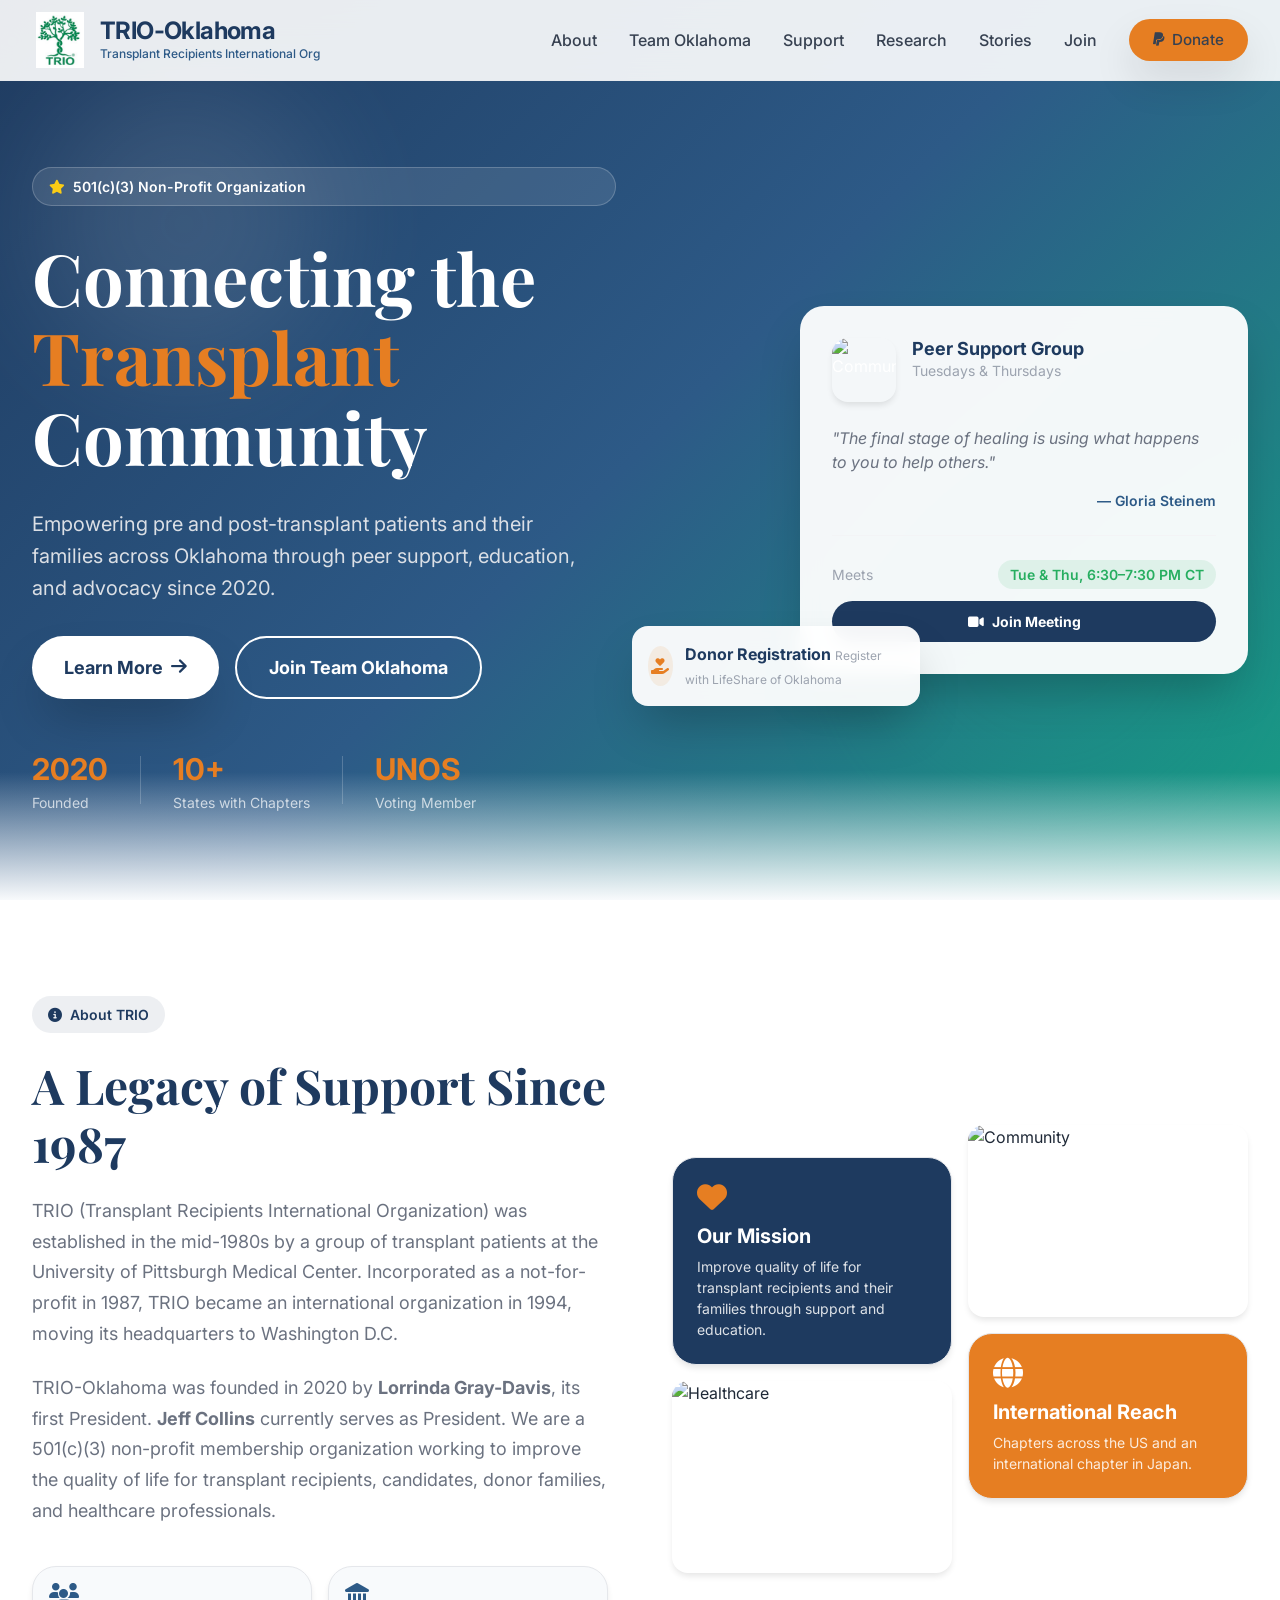
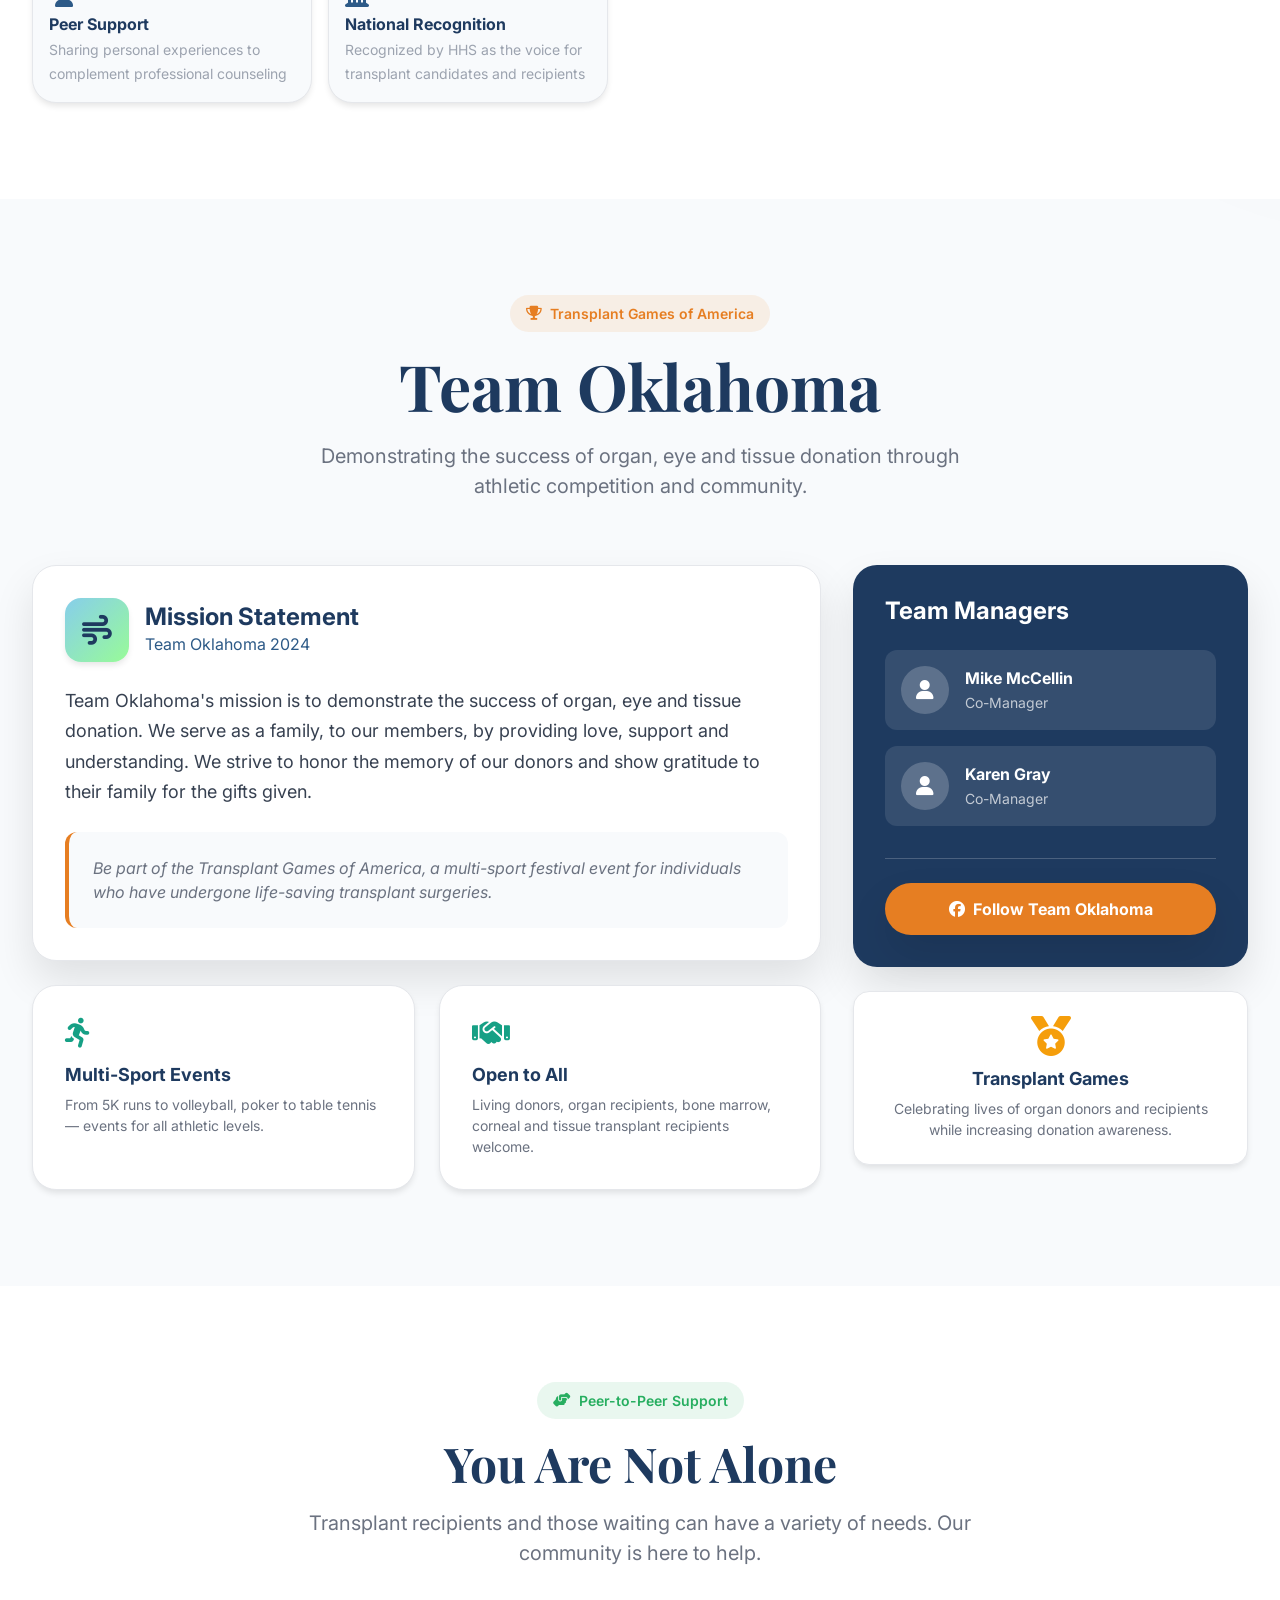
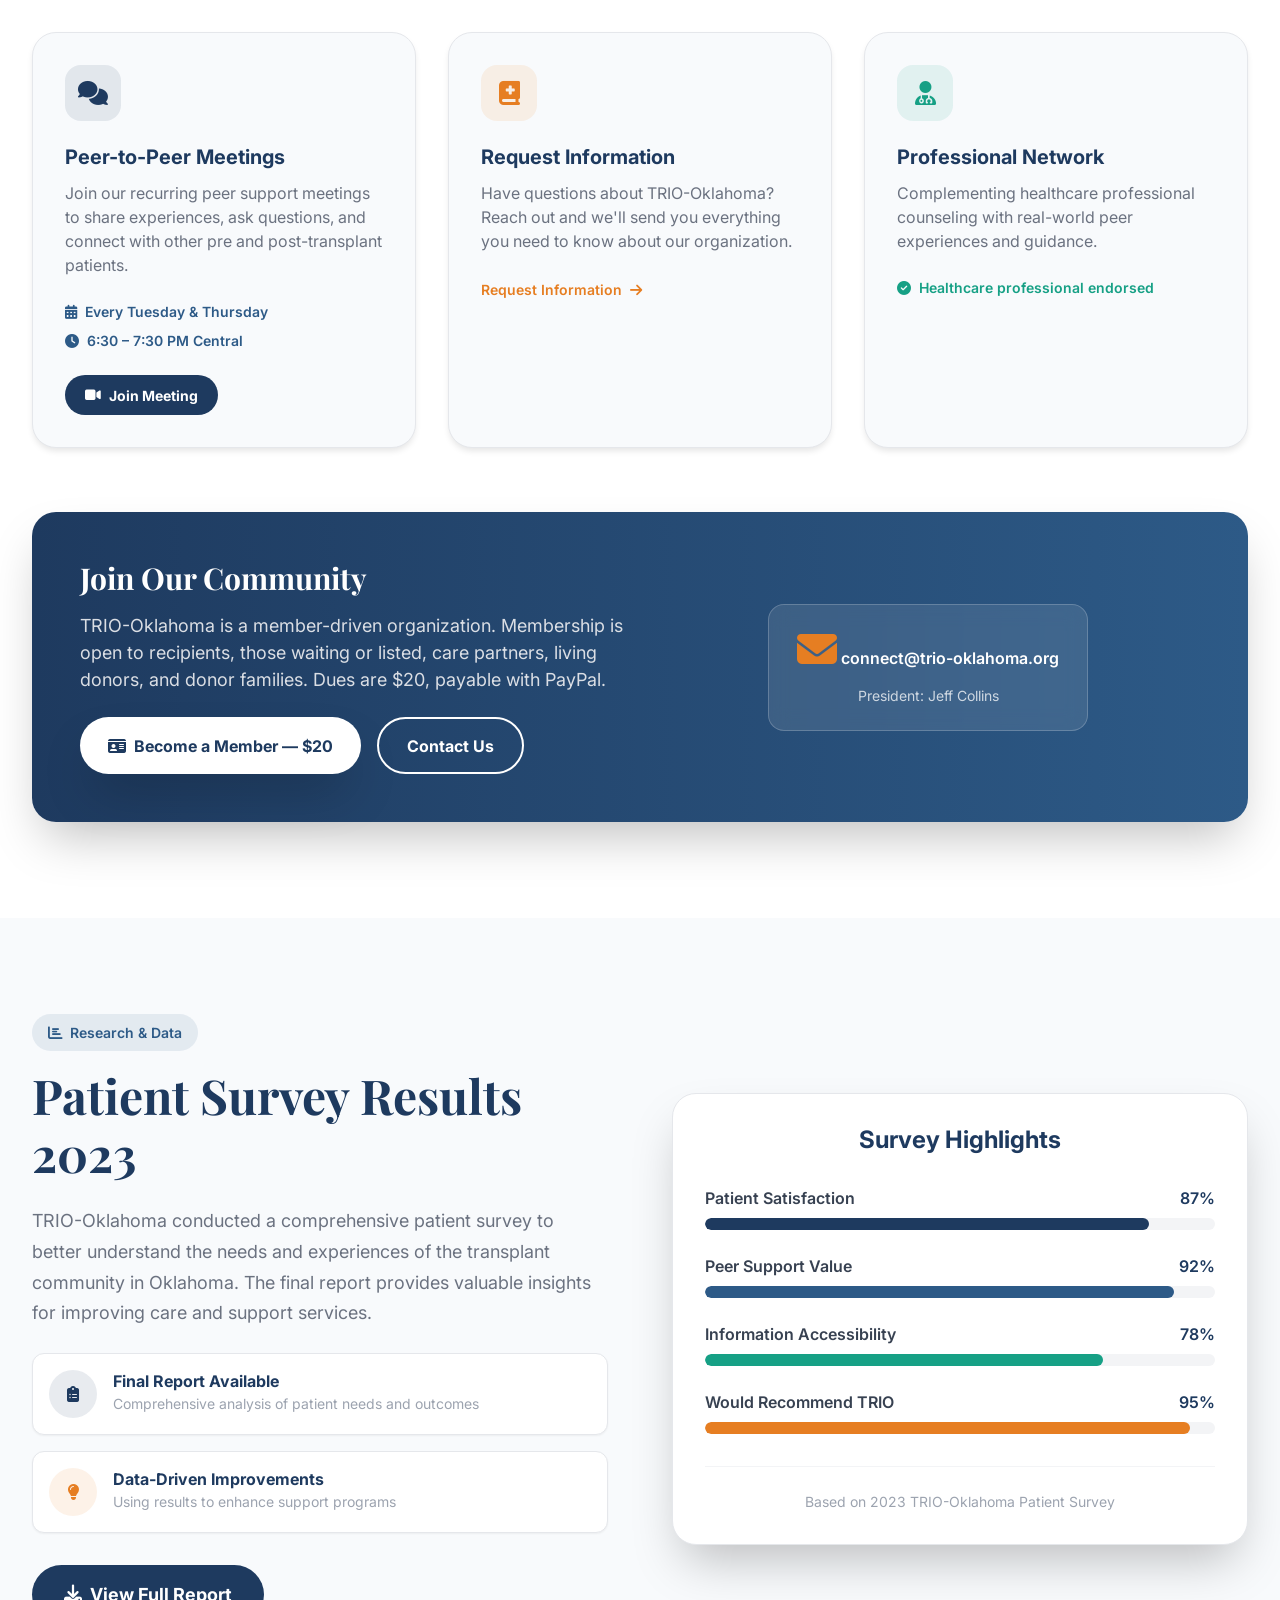
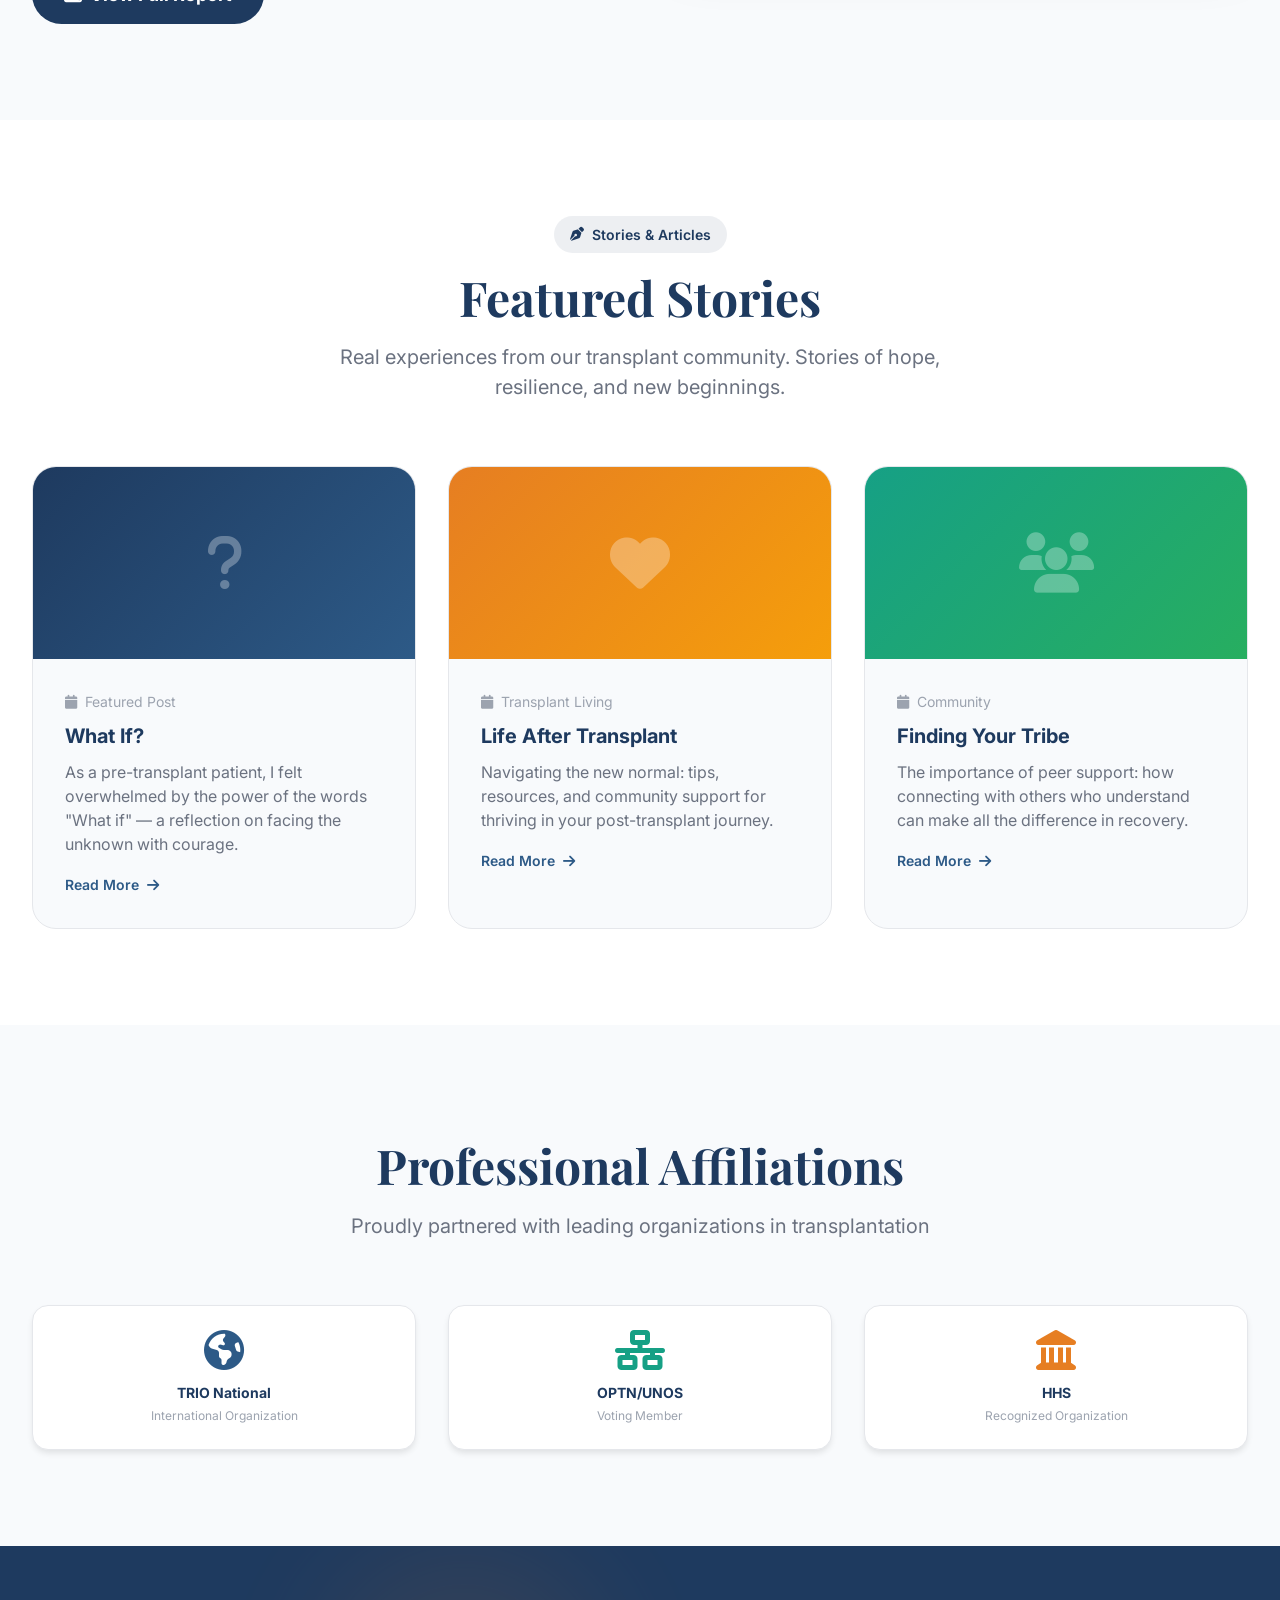
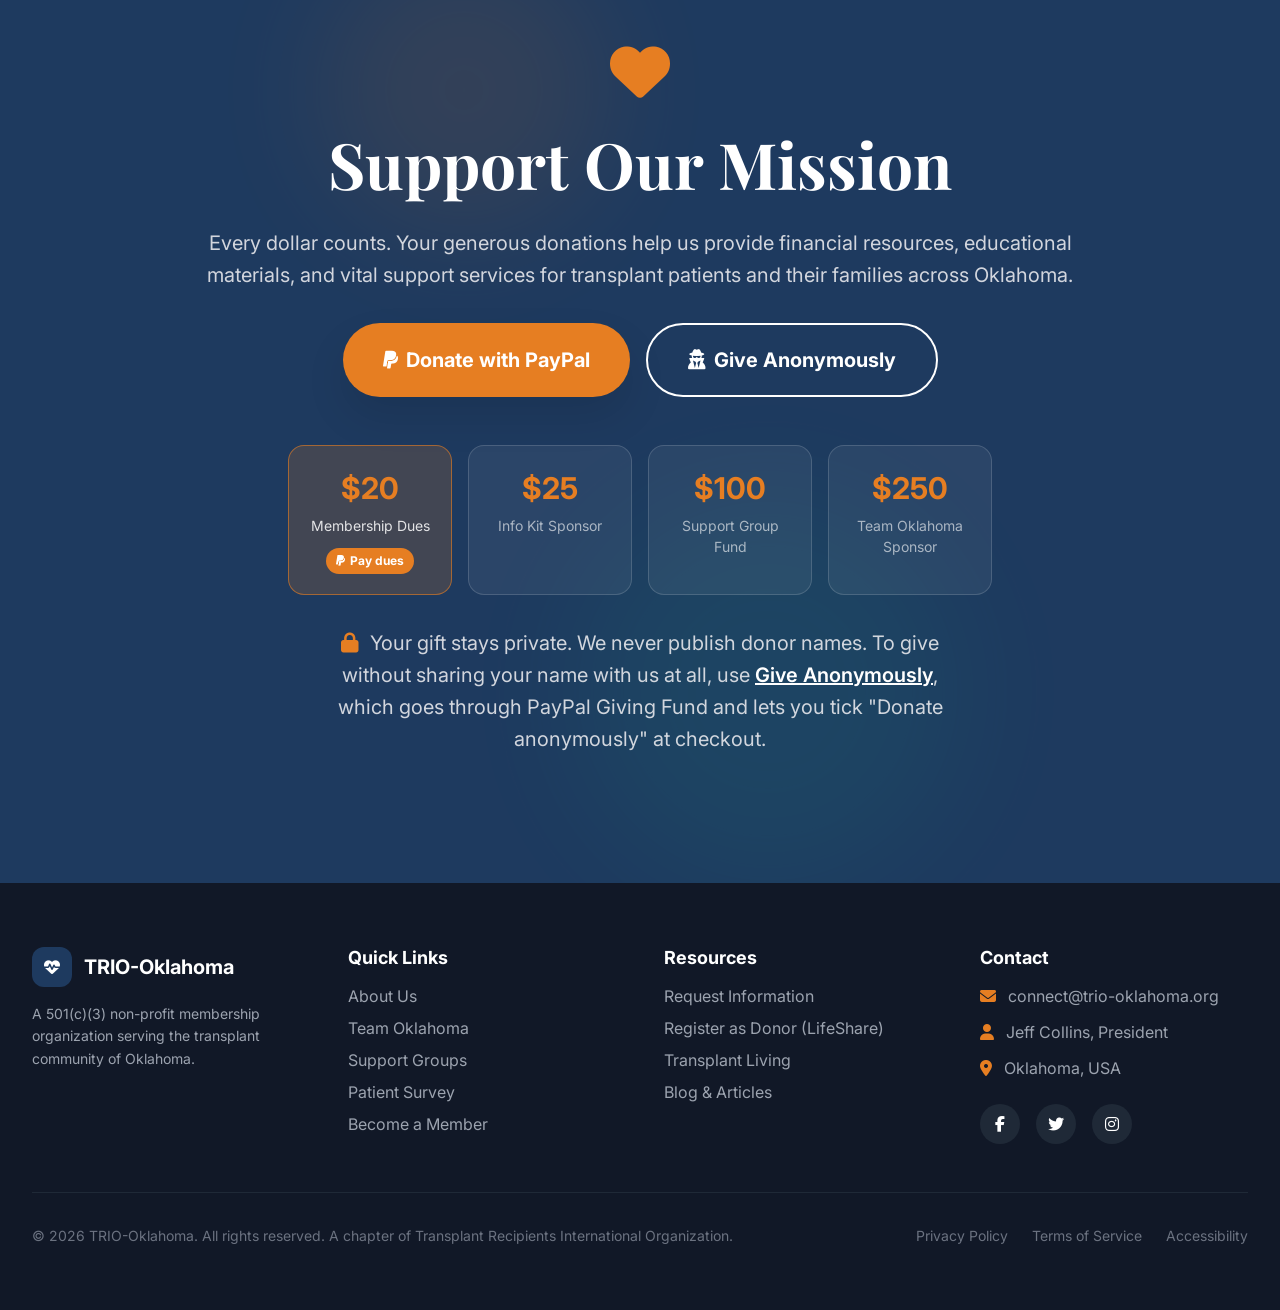
==== index.html @ d54016bc "Add Give Anonymously option via PayPal Giving Fund and a donor privacy note Co-Authored-By: Claude F" ====
<!DOCTYPE html>
<html lang="en">
<head>
    <meta charset="UTF-8">
    <meta name="viewport" content="width=device-width, initial-scale=1.0">
    <title>TRIO-Oklahoma | Transplant Recipients International Organization</title>
    <link rel="stylesheet" href="https://cdnjs.cloudflare.com/ajax/libs/font-awesome/6.4.0/css/all.min.css">
    <link rel="stylesheet" href="https://fonts.googleapis.com/css2?family=Inter:wght@300;400;500;600;700;800&family=Playfair+Display:wght@400;500;600;700&display=swap">
    <link rel="stylesheet" href="styles.css">
</head>
<body>

    <!-- ========== Navigation ========== -->
    <nav class="nav" id="navbar">
        <div class="container nav-inner">
            <div class="nav-brand">
                <img src="photos/trio-logo.jpg" alt="TRIO tree logo">
                <div>
                    <h1>TRIO-Oklahoma</h1>
                    <p>Transplant Recipients International Org</p>
                </div>
            </div>

            <div class="nav-links">
                <a href="#about">About</a>
                <a href="#team-oklahoma">Team Oklahoma</a>
                <a href="#support">Support</a>
                <a href="#survey">Research</a>
                <a href="#blog">Stories</a>
                <a href="join.html">Join</a>
                <a href="https://www.paypal.com/donate/?hosted_button_id=P6LXMA3R5N5AC" target="_blank" rel="noopener" class="btn btn--accent pulse"><i class="fab fa-paypal"></i> Donate</a>
            </div>

            <button class="nav-burger" aria-label="Open menu" onclick="toggleMobileMenu()">
                <i class="fas fa-bars"></i>
            </button>
        </div>

        <div class="nav-mobile" id="mobile-menu">
            <div class="container nav-mobile-inner">
                <a href="#about">About</a>
                <a href="#team-oklahoma">Team Oklahoma</a>
                <a href="#support">Support</a>
                <a href="#survey">Research</a>
                <a href="#blog">Stories</a>
                <a href="join.html">Join TRIO-Oklahoma</a>
                <a href="https://www.paypal.com/donate/?hosted_button_id=P6LXMA3R5N5AC" target="_blank" rel="noopener" class="is-cta"><i class="fab fa-paypal"></i> Donate with PayPal</a>
            </div>
        </div>
    </nav>

    <!-- ========== Hero ========== -->
    <section class="hero">
        <div class="hero-blobs" aria-hidden="true">
            <span class="blob-1"></span>
            <span class="blob-2"></span>
        </div>

        <div class="container">
            <div class="hero-grid">
                <div class="hero-copy">
                    <span class="eyebrow eyebrow--on-dark">
                        <i class="fas fa-star" style="color:#facc15"></i>
                        501(c)(3) Non-Profit Organization
                    </span>

                    <h1>Connecting the <span class="accent">Transplant</span> Community</h1>

                    <p>Empowering pre and post-transplant patients and their families across Oklahoma through peer support, education, and advocacy since 2020.</p>

                    <div class="hero-actions">
                        <a href="#about" class="btn btn--light btn--lg">Learn More <i class="fas fa-arrow-right"></i></a>
                        <a href="#team-oklahoma" class="btn btn--ghost-light btn--lg">Join Team Oklahoma</a>
                    </div>

                    <div class="hero-stats">
                        <div>
                            <div class="stat-value">2020</div>
                            <div class="stat-label">Founded</div>
                        </div>
                        <div class="divider"></div>
                        <div>
                            <div class="stat-value">10+</div>
                            <div class="stat-label">States with Chapters</div>
                        </div>
                        <div class="divider"></div>
                        <div>
                            <div class="stat-value">UNOS</div>
                            <div class="stat-label">Voting Member</div>
                        </div>
                    </div>
                </div>

                <aside class="hero-aside">
                    <div class="float">
                        <div class="card--glass meeting-card">
                            <div class="meeting-head">
                                <img src="https://images.unsplash.com/photo-1576091160550-2173dba999ef?w=100&h=100&fit=crop" alt="Community">
                                <div>
                                    <h3>Peer Support Group</h3>
                                    <p>Tuesdays &amp; Thursdays</p>
                                </div>
                            </div>
                            <blockquote>"The final stage of healing is using what happens to you to help others."</blockquote>
                            <cite>— Gloria Steinem</cite>
                            <div class="meeting-foot">
                                <div class="meeting-when">
                                    <span>Meets</span>
                                    <span class="tag">Tue &amp; Thu, 6:30&ndash;7:30 PM CT</span>
                                </div>
                                <a href="#" target="_blank" rel="noopener" class="btn btn--primary btn--sm btn--block">
                                    <i class="fas fa-video"></i> Join Meeting
                                </a>
                            </div>
                        </div>

                        <a href="https://www.lifeshareoklahoma.org/" target="_blank" rel="noopener" class="donor-pill">
                            <div class="dot"><i class="fas fa-hand-holding-heart"></i></div>
                            <div>
                                <strong>Donor Registration</strong>
                                <small>Register with LifeShare of Oklahoma</small>
                            </div>
                        </a>
                    </div>
                </aside>
            </div>
        </div>

        <div class="hero-fade" aria-hidden="true"></div>
    </section>

    <!-- ========== About ========== -->
    <section id="about" class="section section--white">
        <div class="container">
            <div class="grid grid-2 grid--wide">
                <div class="about-copy section-fade">
                    <span class="eyebrow"><i class="fas fa-info-circle"></i> About TRIO</span>
                    <h2>A Legacy of Support Since 1987</h2>
                    <p>TRIO (Transplant Recipients International Organization) was established in the mid-1980s by a group of transplant patients at the University of Pittsburgh Medical Center. Incorporated as a not-for-profit in 1987, TRIO became an international organization in 1994, moving its headquarters to Washington D.C.</p>
                    <p>TRIO-Oklahoma was founded in 2020 by <strong>Lorrinda Gray-Davis</strong>, its first President. <strong>Jeff Collins</strong> currently serves as President. We are a 501(c)(3) non-profit membership organization working to improve the quality of life for transplant recipients, candidates, donor families, and healthcare professionals.</p>

                    <div class="about-highlights">
                        <div class="card">
                            <i class="fas fa-users"></i>
                            <h4>Peer Support</h4>
                            <p>Sharing personal experiences to complement professional counseling</p>
                        </div>
                        <div class="card">
                            <i class="fas fa-landmark"></i>
                            <h4>National Recognition</h4>
                            <p>Recognized by HHS as the voice for transplant candidates and recipients</p>
                        </div>
                    </div>
                </div>

                <div class="about-gallery section-fade">
                    <div class="col col--offset">
                        <div class="card card--dark">
                            <i class="fas fa-heart"></i>
                            <h3>Our Mission</h3>
                            <p>Improve quality of life for transplant recipients and their families through support and education.</p>
                        </div>
                        <img src="https://images.unsplash.com/photo-1551076805-e1869033e561?w=400&h=300&fit=crop" alt="Healthcare">
                    </div>
                    <div class="col">
                        <img src="https://images.unsplash.com/photo-1576091160399-112ba8d25d1d?w=400&h=300&fit=crop" alt="Community">
                        <div class="card card--accent">
                            <i class="fas fa-globe"></i>
                            <h3>International Reach</h3>
                            <p>Chapters across the US and an international chapter in Japan.</p>
                        </div>
                    </div>
                </div>
            </div>
        </div>
    </section>

    <!-- ========== Team Oklahoma ========== -->
    <section id="team-oklahoma" class="section section--light section--team-ok">
        <div class="container">
            <div class="team-ok-head section-fade">
                <span class="eyebrow eyebrow--accent"><i class="fas fa-trophy"></i> Transplant Games of America</span>
                <h2>Team Oklahoma</h2>
                <p>Demonstrating the success of organ, eye and tissue donation through athletic competition and community.</p>
            </div>

            <div class="team-ok-grid">
                <div class="section-fade">
                    <div class="mission-card">
                        <div class="mission-card-head">
                            <div class="mission-mark"><i class="fas fa-wind"></i></div>
                            <div>
                                <h3>Mission Statement</h3>
                                <p>Team Oklahoma 2024</p>
                            </div>
                        </div>
                        <p>Team Oklahoma's mission is to demonstrate the success of organ, eye and tissue donation. We serve as a family, to our members, by providing love, support and understanding. We strive to honor the memory of our donors and show gratitude to their family for the gifts given.</p>
                        <div class="callout">
                            Be part of the Transplant Games of America, a multi-sport festival event for individuals who have undergone life-saving transplant surgeries.
                        </div>
                    </div>

                    <div class="team-features">
                        <div class="card hover-lift">
                            <i class="fas fa-running"></i>
                            <h4>Multi-Sport Events</h4>
                            <p>From 5K runs to volleyball, poker to table tennis — events for all athletic levels.</p>
                        </div>
                        <div class="card hover-lift">
                            <i class="fas fa-handshake"></i>
                            <h4>Open to All</h4>
                            <p>Living donors, organ recipients, bone marrow, corneal and tissue transplant recipients welcome.</p>
                        </div>
                    </div>
                </div>

                <div class="section-fade">
                    <div class="managers">
                        <h3>Team Managers</h3>
                        <div class="manager">
                            <div class="avatar"><i class="fas fa-user"></i></div>
                            <div>
                                <strong>Mike McCellin</strong><br>
                                <small>Co-Manager</small>
                            </div>
                        </div>
                        <div class="manager">
                            <div class="avatar"><i class="fas fa-user"></i></div>
                            <div>
                                <strong>Karen Gray</strong><br>
                                <small>Co-Manager</small>
                            </div>
                        </div>
                        <div class="managers-foot">
                            <a href="#" class="btn btn--accent btn--block"><i class="fab fa-facebook"></i> Follow Team Oklahoma</a>
                        </div>
                    </div>

                    <div class="tg-badge" style="margin-top:1.5rem;">
                        <i class="fas fa-medal"></i>
                        <h4>Transplant Games</h4>
                        <p>Celebrating lives of organ donors and recipients while increasing donation awareness.</p>
                    </div>
                </div>
            </div>
        </div>
    </section>

    <!-- ========== Support (Peer-to-Peer) ========== -->
    <section id="support" class="section section--white">
        <div class="container">
            <div class="section-head section-fade">
                <span class="eyebrow eyebrow--green"><i class="fas fa-hands-helping"></i> Peer-to-Peer Support</span>
                <h2 class="serif">You Are Not Alone</h2>
                <p>Transplant recipients and those waiting can have a variety of needs. Our community is here to help.</p>
            </div>

            <div class="support-cards">
                <div class="card hover-lift section-fade">
                    <div class="card-icon"><i class="fas fa-comments"></i></div>
                    <h3>Peer-to-Peer Meetings</h3>
                    <p>Join our recurring peer support meetings to share experiences, ask questions, and connect with other pre and post-transplant patients.</p>
                    <div class="meet-info">
                        <div><i class="fas fa-calendar-alt"></i> Every Tuesday &amp; Thursday</div>
                        <div><i class="fas fa-clock"></i> 6:30 &ndash; 7:30 PM Central</div>
                    </div>
                    <a href="#" target="_blank" rel="noopener" class="btn btn--primary btn--sm"><i class="fas fa-video"></i> Join Meeting</a>
                </div>

                <div class="card hover-lift section-fade">
                    <div class="card-icon card-icon--accent"><i class="fas fa-book-medical"></i></div>
                    <h3>Request Information</h3>
                    <p>Have questions about TRIO-Oklahoma? Reach out and we'll send you everything you need to know about our organization.</p>
                    <a href="mailto:connect@trio-oklahoma.org" class="btn-link btn-link--accent">Request Information <i class="fas fa-arrow-right"></i></a>
                </div>

                <div class="card hover-lift section-fade">
                    <div class="card-icon card-icon--teal"><i class="fas fa-user-md"></i></div>
                    <h3>Professional Network</h3>
                    <p>Complementing healthcare professional counseling with real-world peer experiences and guidance.</p>
                    <div class="meet-info" style="color: var(--color-teal); margin-bottom: 0;">
                        <div><i class="fas fa-check-circle"></i> Healthcare professional endorsed</div>
                    </div>
                </div>
            </div>

            <div class="join-community section-fade">
                <div>
                    <h3>Join Our Community</h3>
                    <p>TRIO-Oklahoma is a member-driven organization. Membership is open to recipients, those waiting or listed, care partners, living donors, and donor families. Dues are $20, payable with PayPal.</p>
                    <div class="join-actions">
                        <a href="join.html" class="btn btn--light"><i class="fas fa-id-card"></i> Become a Member &mdash; $20</a>
                        <a href="mailto:connect@trio-oklahoma.org" class="btn btn--ghost-light">Contact Us</a>
                    </div>
                </div>
                <div>
                    <div class="contact-card">
                        <i class="fas fa-envelope"></i>
                        <strong>connect@trio-oklahoma.org</strong>
                        <small>President: Jeff Collins</small>
                    </div>
                </div>
            </div>
        </div>
    </section>

    <!-- ========== Patient Survey ========== -->
    <section id="survey" class="section section--light">
        <div class="container">
            <div class="survey-grid">
                <div class="survey-copy section-fade">
                    <span class="eyebrow eyebrow--secondary"><i class="fas fa-chart-bar"></i> Research &amp; Data</span>
                    <h2>Patient Survey Results 2023</h2>
                    <p>TRIO-Oklahoma conducted a comprehensive patient survey to better understand the needs and experiences of the transplant community in Oklahoma. The final report provides valuable insights for improving care and support services.</p>

                    <div class="survey-bullets">
                        <div class="item">
                            <div class="mark"><i class="fas fa-clipboard-list"></i></div>
                            <div>
                                <h4>Final Report Available</h4>
                                <small>Comprehensive analysis of patient needs and outcomes</small>
                            </div>
                        </div>
                        <div class="item">
                            <div class="mark mark--accent"><i class="fas fa-lightbulb"></i></div>
                            <div>
                                <h4>Data-Driven Improvements</h4>
                                <small>Using results to enhance support programs</small>
                            </div>
                        </div>
                    </div>

                    <a href="#" class="btn btn--primary btn--lg"><i class="fas fa-download"></i> View Full Report</a>
                </div>

                <div class="section-fade">
                    <div class="survey-card">
                        <h3>Survey Highlights</h3>
                        <div class="survey-bars">
                            <div class="survey-bar">
                                <div class="row"><span>Patient Satisfaction</span><span class="pct">87%</span></div>
                                <div class="track"><div class="fill" style="width:87%"></div></div>
                            </div>
                            <div class="survey-bar survey-bar--secondary">
                                <div class="row"><span>Peer Support Value</span><span class="pct">92%</span></div>
                                <div class="track"><div class="fill" style="width:92%"></div></div>
                            </div>
                            <div class="survey-bar survey-bar--teal">
                                <div class="row"><span>Information Accessibility</span><span class="pct">78%</span></div>
                                <div class="track"><div class="fill" style="width:78%"></div></div>
                            </div>
                            <div class="survey-bar survey-bar--accent">
                                <div class="row"><span>Would Recommend TRIO</span><span class="pct">95%</span></div>
                                <div class="track"><div class="fill" style="width:95%"></div></div>
                            </div>
                        </div>
                        <p class="survey-caption">Based on 2023 TRIO-Oklahoma Patient Survey</p>
                    </div>
                </div>
            </div>
        </div>
    </section>

    <!-- ========== Stories ========== -->
    <section id="blog" class="section section--white">
        <div class="container">
            <div class="section-head section-fade">
                <span class="eyebrow"><i class="fas fa-pen-nib"></i> Stories &amp; Articles</span>
                <h2 class="serif">Featured Stories</h2>
                <p>Real experiences from our transplant community. Stories of hope, resilience, and new beginnings.</p>
            </div>

            <div class="stories">
                <article class="story hover-lift section-fade">
                    <div class="story-cover story-cover--primary"><i class="fas fa-question"></i></div>
                    <div class="story-body">
                        <div class="story-meta"><i class="fas fa-calendar"></i><span>Featured Post</span></div>
                        <h3>What If?</h3>
                        <p>As a pre-transplant patient, I felt overwhelmed by the power of the words "What if" — a reflection on facing the unknown with courage.</p>
                        <a href="#" class="btn-link">Read More <i class="fas fa-arrow-right"></i></a>
                    </div>
                </article>

                <article class="story hover-lift section-fade">
                    <div class="story-cover story-cover--accent"><i class="fas fa-heart"></i></div>
                    <div class="story-body">
                        <div class="story-meta"><i class="fas fa-calendar"></i><span>Transplant Living</span></div>
                        <h3>Life After Transplant</h3>
                        <p>Navigating the new normal: tips, resources, and community support for thriving in your post-transplant journey.</p>
                        <a href="#" class="btn-link">Read More <i class="fas fa-arrow-right"></i></a>
                    </div>
                </article>

                <article class="story hover-lift section-fade">
                    <div class="story-cover story-cover--teal"><i class="fas fa-users"></i></div>
                    <div class="story-body">
                        <div class="story-meta"><i class="fas fa-calendar"></i><span>Community</span></div>
                        <h3>Finding Your Tribe</h3>
                        <p>The importance of peer support: how connecting with others who understand can make all the difference in recovery.</p>
                        <a href="#" class="btn-link">Read More <i class="fas fa-arrow-right"></i></a>
                    </div>
                </article>
            </div>
        </div>
    </section>

    <!-- ========== Partners ========== -->
    <section class="section section--light">
        <div class="container">
            <div class="section-head section-fade">
                <h2 class="serif">Professional Affiliations</h2>
                <p>Proudly partnered with leading organizations in transplantation</p>
            </div>

            <div class="partners-grid section-fade">
                <div class="partner hover-lift">
                    <i class="fas fa-globe-americas"></i>
                    <strong>TRIO National</strong>
                    <small>International Organization</small>
                </div>
                <div class="partner partner--teal hover-lift">
                    <i class="fas fa-network-wired"></i>
                    <strong>OPTN/UNOS</strong>
                    <small>Voting Member</small>
                </div>
                <div class="partner partner--accent hover-lift">
                    <i class="fas fa-landmark"></i>
                    <strong>HHS</strong>
                    <small>Recognized Organization</small>
                </div>
            </div>
        </div>
    </section>

    <!-- ========== Donate CTA ========== -->
    <section id="donate" class="section donate">
        <div class="blobs" aria-hidden="true">
            <span class="a"></span>
            <span class="b"></span>
        </div>

        <div class="container">
            <div class="donate-inner section-fade">
                <i class="fas fa-heart"></i>
                <h2>Support Our Mission</h2>
                <p>Every dollar counts. Your generous donations help us provide financial resources, educational materials, and vital support services for transplant patients and their families across Oklahoma.</p>

                <div class="donate-actions">
                    <a href="https://www.paypal.com/donate/?hosted_button_id=P6LXMA3R5N5AC" target="_blank" rel="noopener" class="btn btn--accent btn--xl pulse"><i class="fab fa-paypal"></i> Donate with PayPal</a>
                    <a href="https://www.paypal.com/US/fundraiser/charity/4083041" target="_blank" rel="noopener" class="btn btn--ghost-light btn--xl"><i class="fas fa-user-secret"></i> Give Anonymously</a>
                </div>

                <div class="donate-tiers donate-tiers--4">
                    <a href="https://www.paypal.com/ncp/payment/YP6CEUXRC2M94" target="_blank" rel="noopener" class="tier tier--membership">
                        <div class="amount">$20</div>
                        <small>Membership Dues</small>
                        <span class="tier-tag"><i class="fab fa-paypal"></i> Pay dues</span>
                    </a>
                    <a href="https://www.paypal.com/donate/?hosted_button_id=P6LXMA3R5N5AC&amount=25.00&currency_code=USD" target="_blank" rel="noopener" class="tier">
                        <div class="amount">$25</div>
                        <small>Info Kit Sponsor</small>
                    </a>
                    <a href="https://www.paypal.com/donate/?hosted_button_id=P6LXMA3R5N5AC&amount=100.00&currency_code=USD" target="_blank" rel="noopener" class="tier">
                        <div class="amount">$100</div>
                        <small>Support Group Fund</small>
                    </a>
                    <a href="https://www.paypal.com/donate/?hosted_button_id=P6LXMA3R5N5AC&amount=250.00&currency_code=USD" target="_blank" rel="noopener" class="tier">
                        <div class="amount">$250</div>
                        <small>Team Oklahoma Sponsor</small>
                    </a>
                </div>

                <p class="donate-privacy">
                    <i class="fas fa-lock"></i>
                    Your gift stays private. We never publish donor names. To give without sharing your name with us at all, use
                    <a href="https://www.paypal.com/US/fundraiser/charity/4083041" target="_blank" rel="noopener">Give Anonymously</a>,
                    which goes through PayPal Giving Fund and lets you tick "Donate anonymously" at checkout.
                </p>
            </div>
        </div>
    </section>

    <!-- ========== Footer ========== -->
    <footer class="footer">
        <div class="container">
            <div class="footer-grid">
                <div>
                    <div class="brand">
                        <div class="mark"><i class="fas fa-heart-pulse"></i></div>
                        <h3>TRIO-Oklahoma</h3>
                    </div>
                    <p class="blurb">A 501(c)(3) non-profit membership organization serving the transplant community of Oklahoma.</p>
                </div>

                <div>
                    <h4>Quick Links</h4>
                    <ul class="footer-links">
                        <li><a href="#about">About Us</a></li>
                        <li><a href="#team-oklahoma">Team Oklahoma</a></li>
                        <li><a href="#support">Support Groups</a></li>
                        <li><a href="#survey">Patient Survey</a></li>
                        <li><a href="join.html">Become a Member</a></li>
                    </ul>
                </div>

                <div>
                    <h4>Resources</h4>
                    <ul class="footer-links">
                        <li><a href="mailto:connect@trio-oklahoma.org">Request Information</a></li>
                        <li><a href="https://www.lifeshareoklahoma.org/" target="_blank" rel="noopener">Register as Donor (LifeShare)</a></li>
                        <li><a href="#">Transplant Living</a></li>
                        <li><a href="#">Blog &amp; Articles</a></li>
                    </ul>
                </div>

                <div>
                    <h4>Contact</h4>
                    <ul class="footer-contact">
                        <li><i class="fas fa-envelope"></i><span>connect@trio-oklahoma.org</span></li>
                        <li><i class="fas fa-user"></i><span>Jeff Collins, President</span></li>
                        <li><i class="fas fa-map-marker-alt"></i><span>Oklahoma, USA</span></li>
                    </ul>
                    <div class="socials">
                        <a href="#" aria-label="Facebook"><i class="fab fa-facebook-f"></i></a>
                        <a href="#" aria-label="Twitter"><i class="fab fa-twitter"></i></a>
                        <a href="#" aria-label="Instagram"><i class="fab fa-instagram"></i></a>
                    </div>
                </div>
            </div>

            <div class="footer-bottom">
                <p>© 2026 TRIO-Oklahoma. All rights reserved. A chapter of Transplant Recipients International Organization.</p>
                <nav>
                    <a href="#">Privacy Policy</a>
                    <a href="#">Terms of Service</a>
                    <a href="#">Accessibility</a>
                </nav>
            </div>
        </div>
    </footer>

    <script src="script.js"></script>
</body>
</html>
---- styles.css ----
/* =========================================
   TRIO-Oklahoma site styles
   Design tokens, base styles, components.
   ========================================= */

:root {
    --color-primary: #1e3a5f;
    --color-secondary: #2d5a87;
    --color-accent: #e67e22;
    --color-accent-hover: #d35400;
    --color-green: #27ae60;
    --color-teal: #16a085;
    --color-light: #f8fafc;
    --color-text: #1f2937;
    --color-muted: #6b7280;
    --color-muted-light: #9ca3af;
    --color-border: #e5e7eb;
    --color-white: #ffffff;
    --color-gray-100: #f3f4f6;
    --color-gray-900: #111827;

    --font-sans: 'Inter', system-ui, -apple-system, sans-serif;
    --font-serif: 'Playfair Display', Georgia, serif;

    --radius-sm: 0.75rem;
    --radius-md: 1rem;
    --radius-lg: 1.5rem;
    --radius-full: 9999px;

    --shadow-sm: 0 1px 2px rgba(0, 0, 0, 0.05);
    --shadow-md: 0 4px 6px -1px rgba(0, 0, 0, 0.1);
    --shadow-lg: 0 20px 40px rgba(0, 0, 0, 0.1);
    --shadow-xl: 0 25px 50px -12px rgba(0, 0, 0, 0.25);

    --content-max: 80rem;
}

/* ---------- Reset + base ---------- */
*, *::before, *::after { box-sizing: border-box; }

html {
    scroll-behavior: smooth;
}

body {
    margin: 0;
    font-family: var(--font-sans);
    color: var(--color-text);
    background: var(--color-light);
    -webkit-font-smoothing: antialiased;
    line-height: 1.5;
}

img { max-width: 100%; display: block; }

a { color: inherit; text-decoration: none; }

button {
    font-family: inherit;
    border: 0;
    background: none;
    cursor: pointer;
    color: inherit;
}

h1, h2, h3, h4 { margin: 0; line-height: 1.2; color: var(--color-primary); }

p { margin: 0; }

ul { list-style: none; padding: 0; margin: 0; }

/* ---------- Typography helpers ---------- */
.serif { font-family: var(--font-serif); font-weight: 700; }

.eyebrow {
    display: inline-flex;
    align-items: center;
    gap: 0.5rem;
    padding: 0.5rem 1rem;
    border-radius: var(--radius-full);
    font-size: 0.875rem;
    font-weight: 600;
    background: rgba(30, 58, 95, 0.08);
    color: var(--color-primary);
}
.eyebrow--accent { background: rgba(230, 126, 34, 0.1); color: var(--color-accent); }
.eyebrow--green { background: rgba(39, 174, 96, 0.1); color: var(--color-green); }
.eyebrow--secondary { background: rgba(45, 90, 135, 0.1); color: var(--color-secondary); }
.eyebrow--on-dark { background: rgba(255, 255, 255, 0.1); color: #fff; border: 1px solid rgba(255, 255, 255, 0.2); }

/* ---------- Layout ---------- */
.container {
    max-width: var(--content-max);
    margin: 0 auto;
    padding: 0 1rem;
}
@media (min-width: 640px)  { .container { padding: 0 1.5rem; } }
@media (min-width: 1024px) { .container { padding: 0 2rem; } }

.section { padding: 6rem 0; }
.section--light { background: var(--color-light); }
.section--white { background: var(--color-white); }

.section-head { text-align: center; margin-bottom: 4rem; }
.section-head h2 { font-size: clamp(2rem, 4vw, 3rem); margin: 1rem 0; }
.section-head p { font-size: 1.25rem; color: var(--color-muted); max-width: 42rem; margin: 0 auto; }

.grid { display: grid; gap: 2rem; }
.grid-2 { grid-template-columns: 1fr; }
.grid-3 { grid-template-columns: 1fr; }
.grid-4 { grid-template-columns: 1fr; }
@media (min-width: 768px) {
    .grid-2 { grid-template-columns: 1fr 1fr; }
    .grid-3 { grid-template-columns: repeat(3, 1fr); }
    .grid-4 { grid-template-columns: repeat(4, 1fr); }
}
.grid--wide { gap: 4rem; align-items: center; }

/* ---------- Buttons ---------- */
.btn {
    display: inline-flex;
    align-items: center;
    justify-content: center;
    gap: 0.5rem;
    padding: 0.9rem 1.75rem;
    border-radius: var(--radius-full);
    font-weight: 700;
    font-size: 1rem;
    text-align: center;
    transition: background-color 0.2s, color 0.2s, transform 0.2s, box-shadow 0.2s;
    cursor: pointer;
}
.btn--primary { background: var(--color-primary); color: #fff; }
.btn--primary:hover { background: var(--color-secondary); }
.btn--accent { background: var(--color-accent); color: #fff; box-shadow: var(--shadow-lg); }
.btn--accent:hover { background: var(--color-accent-hover); }
.btn--light { background: #fff; color: var(--color-primary); box-shadow: var(--shadow-xl); }
.btn--light:hover { background: var(--color-gray-100); }
.btn--ghost-light { background: transparent; color: #fff; border: 2px solid #fff; }
.btn--ghost-light:hover { background: rgba(255, 255, 255, 0.1); }
.btn--lg { padding: 1rem 2rem; font-size: 1.125rem; }
.btn--xl { padding: 1.25rem 2.5rem; font-size: 1.25rem; }
.btn--sm { padding: 0.6rem 1.25rem; font-size: 0.875rem; }
.btn--block { display: flex; width: 100%; }

.btn-link {
    display: inline-flex;
    align-items: center;
    gap: 0.5rem;
    font-weight: 600;
    color: var(--color-secondary);
    font-size: 0.875rem;
    transition: color 0.2s;
}
.btn-link:hover { color: var(--color-primary); }
.btn-link--accent { color: var(--color-accent); }
.btn-link--accent:hover { text-decoration: underline; }

.pulse { animation: pulse 2s infinite; }
@keyframes pulse {
    0%, 100% { box-shadow: 0 0 0 0 rgba(230, 126, 34, 0.4); }
    50% { box-shadow: 0 0 0 15px rgba(230, 126, 34, 0); }
}

/* ---------- Cards ---------- */
.card {
    background: var(--color-white);
    border: 1px solid var(--color-border);
    border-radius: var(--radius-lg);
    padding: 2rem;
    box-shadow: var(--shadow-md);
}
.card--light { background: var(--color-light); }
.card--dark { background: var(--color-primary); color: #fff; }
.card--accent { background: var(--color-accent); color: #fff; }
.card--glass {
    background: rgba(255, 255, 255, 0.95);
    backdrop-filter: blur(10px);
    border-radius: var(--radius-lg);
    padding: 2rem;
    box-shadow: var(--shadow-xl);
}

.card-icon {
    width: 3.5rem;
    height: 3.5rem;
    border-radius: var(--radius-md);
    display: flex;
    align-items: center;
    justify-content: center;
    margin-bottom: 1.5rem;
    background: rgba(30, 58, 95, 0.1);
    color: var(--color-primary);
    font-size: 1.5rem;
}
.card-icon--accent { background: rgba(230, 126, 34, 0.1); color: var(--color-accent); }
.card-icon--teal   { background: rgba(22, 160, 133, 0.1); color: var(--color-teal); }

.hover-lift { transition: transform 0.3s, box-shadow 0.3s; }
.hover-lift:hover { transform: translateY(-5px); box-shadow: var(--shadow-lg); }

/* ---------- Navigation ---------- */
.nav {
    position: fixed;
    top: 0; left: 0; right: 0;
    z-index: 50;
    background: rgba(255, 255, 255, 0.9);
    backdrop-filter: blur(20px);
    border-bottom: 1px solid rgba(229, 231, 235, 0.5);
    transition: box-shadow 0.3s;
}
.nav--scrolled { box-shadow: var(--shadow-md); }

.nav-inner {
    display: flex;
    justify-content: space-between;
    align-items: center;
    height: 5rem;
}

.nav-brand { display: flex; align-items: center; gap: 0.75rem; }
.nav-brand img { width: 3.5rem; height: 3.5rem; object-fit: contain; mix-blend-mode: multiply; }
.nav-brand h1 { font-size: 1.5rem; font-weight: 700; letter-spacing: -0.025em; }
.nav-brand p  { font-size: 0.75rem; color: var(--color-secondary); font-weight: 500; }

.nav-links { display: none; align-items: center; gap: 2rem; }
.nav-links a { color: #374151; font-weight: 500; transition: color 0.2s; }
.nav-links a:hover { color: var(--color-primary); }
.nav-links .btn { padding: 0.625rem 1.5rem; font-size: 0.95rem; }

.nav-burger {
    display: inline-flex;
    font-size: 1.5rem;
    color: #374151;
}

.nav-mobile { display: none; background: #fff; border-top: 1px solid var(--color-gray-100); }
.nav-mobile.is-open { display: block; }
.nav-mobile-inner { padding: 1rem; display: flex; flex-direction: column; gap: 0.5rem; }
.nav-mobile a { padding: 0.5rem 0; color: #374151; font-weight: 500; }
.nav-mobile a.is-cta { color: var(--color-accent); font-weight: 700; }

@media (min-width: 768px) {
    .nav-links { display: flex; }
    .nav-burger { display: none; }
    .nav-mobile { display: none !important; }
}

/* ---------- Hero ---------- */
.hero {
    position: relative;
    min-height: 100vh;
    display: flex;
    align-items: center;
    padding-top: 5rem;
    overflow: hidden;
    color: #fff;
    background: linear-gradient(135deg, #1e3a5f 0%, #2d5a87 50%, #16a085 100%);
}
.hero-blobs { position: absolute; inset: 0; opacity: 0.1; pointer-events: none; }
.hero-blobs span {
    position: absolute;
    border-radius: 50%;
    filter: blur(60px);
}
.hero-blobs .blob-1 { top: 5rem; left: 2.5rem; width: 18rem; height: 18rem; background: #fff; }
.hero-blobs .blob-2 { bottom: 5rem; right: 2.5rem; width: 24rem; height: 24rem; background: var(--color-teal); }

.hero-grid { display: grid; grid-template-columns: 1fr; gap: 3rem; align-items: center; position: relative; z-index: 1; }
@media (min-width: 1024px) { .hero-grid { grid-template-columns: 1fr 1fr; } }

.hero-copy { display: flex; flex-direction: column; gap: 2rem; }
.hero-copy h1 { font-family: var(--font-serif); color: #fff; font-size: clamp(2.5rem, 6vw, 4.5rem); line-height: 1.1; font-weight: 700; }
.hero-copy h1 .accent { color: var(--color-accent); }
.hero-copy p { font-size: 1.25rem; color: rgba(229, 231, 235, 0.95); max-width: 36rem; line-height: 1.6; }
.hero-actions { display: flex; flex-wrap: wrap; gap: 1rem; }

.hero-stats { display: flex; align-items: center; gap: 2rem; padding-top: 1rem; }
.hero-stats .stat-value { font-size: 1.875rem; font-weight: 700; color: var(--color-accent); }
.hero-stats .stat-label { font-size: 0.875rem; color: rgba(255, 255, 255, 0.7); }
.hero-stats .divider { width: 1px; height: 3rem; background: rgba(255, 255, 255, 0.2); }

.hero-aside { display: none; position: relative; }
@media (min-width: 1024px) { .hero-aside { display: block; } }

.float { animation: float 6s ease-in-out infinite; }
@keyframes float {
    0%, 100% { transform: translateY(0); }
    50% { transform: translateY(-20px); }
}

.meeting-card { max-width: 28rem; margin-left: auto; }
.meeting-card .meeting-head { display: flex; gap: 1rem; margin-bottom: 1.5rem; }
.meeting-card .meeting-head img { width: 4rem; height: 4rem; border-radius: var(--radius-md); object-fit: cover; box-shadow: var(--shadow-md); }
.meeting-card .meeting-head h3 { font-size: 1.125rem; color: var(--color-primary); }
.meeting-card .meeting-head p { color: var(--color-muted-light); font-size: 0.875rem; }
.meeting-card blockquote { margin: 0 0 1rem; color: var(--color-muted); font-style: italic; }
.meeting-card cite { display: block; text-align: right; font-size: 0.875rem; font-weight: 600; color: var(--color-secondary); font-style: normal; }
.meeting-card .meeting-foot {
    margin-top: 1.5rem;
    padding-top: 1.5rem;
    border-top: 1px solid var(--color-gray-100);
    display: flex;
    flex-direction: column;
    gap: 0.75rem;
}
.meeting-card .meeting-when { display: flex; align-items: center; justify-content: space-between; }
.meeting-card .meeting-when span:first-child { color: var(--color-muted-light); font-size: 0.875rem; }
.meeting-card .meeting-when .tag {
    background: rgba(39, 174, 96, 0.1);
    color: var(--color-green);
    padding: 0.25rem 0.75rem;
    border-radius: var(--radius-full);
    font-size: 0.875rem;
    font-weight: 600;
}

.donor-pill {
    position: absolute;
    bottom: -2rem;
    left: -2rem;
    background: rgba(255, 255, 255, 0.95);
    backdrop-filter: blur(10px);
    border-radius: var(--radius-md);
    padding: 1rem;
    box-shadow: var(--shadow-xl);
    max-width: 18rem;
    display: flex;
    align-items: center;
    gap: 0.75rem;
}
.donor-pill .dot {
    width: 2.5rem;
    height: 2.5rem;
    background: rgba(230, 126, 34, 0.1);
    color: var(--color-accent);
    border-radius: 50%;
    display: flex;
    align-items: center;
    justify-content: center;
}
.donor-pill strong { color: var(--color-primary); }
.donor-pill small { color: var(--color-muted-light); font-size: 0.75rem; }

.hero-fade {
    position: absolute;
    left: 0; right: 0; bottom: 0;
    height: 8rem;
    background: linear-gradient(to top, var(--color-light), transparent);
    pointer-events: none;
}

/* ---------- About ---------- */
.about-copy > * + * { margin-top: 1.5rem; }
.about-copy h2 { font-family: var(--font-serif); font-size: clamp(2rem, 4vw, 3rem); }
.about-copy p { font-size: 1.125rem; color: var(--color-muted); line-height: 1.7; }

.about-highlights { display: grid; grid-template-columns: 1fr 1fr; gap: 1rem; padding-top: 1rem; }
.about-highlights .card { padding: 1rem; background: var(--color-light); }
.about-highlights i { font-size: 1.5rem; color: var(--color-secondary); margin-bottom: 0.5rem; }
.about-highlights h4 { font-size: 1rem; margin-bottom: 0.25rem; }
.about-highlights p { font-size: 0.875rem; color: var(--color-muted-light); }

.about-gallery { display: grid; grid-template-columns: 1fr 1fr; gap: 1rem; }
.about-gallery .col { display: flex; flex-direction: column; gap: 1rem; }
.about-gallery .col--offset { margin-top: 2rem; }
.about-gallery img { border-radius: var(--radius-md); height: 12rem; object-fit: cover; box-shadow: var(--shadow-md); width: 100%; }
.about-gallery .card--dark, .about-gallery .card--accent { padding: 1.5rem; }
.about-gallery .card i { font-size: 1.875rem; margin-bottom: 0.75rem; }
.about-gallery .card--dark i { color: var(--color-accent); }
.about-gallery .card h3 { color: #fff; font-size: 1.25rem; margin-bottom: 0.5rem; }
.about-gallery .card p { color: rgba(255, 255, 255, 0.85); font-size: 0.875rem; }

/* ---------- Team Oklahoma ---------- */
.section--team-ok { position: relative; overflow: hidden; }
.section--team-ok::after {
    content: '';
    position: absolute;
    top: -50%;
    right: -25%;
    width: 30rem;
    height: 30rem;
    border-radius: 50%;
    background: rgba(30, 58, 95, 0.05);
    filter: blur(60px);
    z-index: 0;
}
.section--team-ok .container { position: relative; z-index: 1; }

.team-ok-head { text-align: center; margin-bottom: 4rem; }
.team-ok-head h2 { font-family: var(--font-serif); font-size: clamp(2.5rem, 6vw, 4rem); margin: 1rem 0; }
.team-ok-head p { color: var(--color-muted); font-size: 1.25rem; max-width: 42rem; margin: 0 auto; }

.team-ok-grid { display: grid; grid-template-columns: 1fr; gap: 2rem; }
@media (min-width: 1024px) { .team-ok-grid { grid-template-columns: 2fr 1fr; } }

.mission-card { padding: 2rem; box-shadow: var(--shadow-lg); border-radius: var(--radius-lg); background: #fff; border: 1px solid var(--color-border); }
.mission-card-head { display: flex; align-items: center; gap: 1rem; margin-bottom: 1.5rem; }
.mission-card-head .mission-mark {
    width: 4rem; height: 4rem; border-radius: var(--radius-md);
    display: flex; align-items: center; justify-content: center;
    font-size: 1.875rem; color: var(--color-primary);
    background: linear-gradient(135deg, #87CEEB, #98FB98);
    box-shadow: var(--shadow-md);
}
.mission-card-head h3 { font-size: 1.5rem; }
.mission-card-head p  { color: var(--color-secondary); }
.mission-card > p { font-size: 1.125rem; color: #374151; line-height: 1.7; margin-bottom: 1.5rem; }
.callout {
    background: var(--color-light);
    border-left: 4px solid var(--color-accent);
    border-radius: var(--radius-sm);
    padding: 1.5rem;
    color: var(--color-muted);
    font-style: italic;
}

.team-features { display: grid; grid-template-columns: 1fr; gap: 1.5rem; margin-top: 1.5rem; }
@media (min-width: 768px) { .team-features { grid-template-columns: 1fr 1fr; } }
.team-features .card i { font-size: 1.875rem; color: var(--color-teal); margin-bottom: 1rem; }
.team-features .card h4 { font-size: 1.125rem; margin-bottom: 0.5rem; }
.team-features .card p { color: var(--color-muted); font-size: 0.875rem; }

.managers { background: var(--color-primary); color: #fff; border-radius: var(--radius-lg); padding: 2rem; box-shadow: var(--shadow-lg); }
.managers h3 { color: #fff; font-size: 1.5rem; margin-bottom: 1.5rem; }
.manager { display: flex; align-items: center; gap: 1rem; background: rgba(255,255,255,0.1); padding: 1rem; border-radius: var(--radius-sm); }
.manager + .manager { margin-top: 1rem; }
.manager .avatar {
    width: 3rem; height: 3rem; border-radius: 50%;
    background: rgba(255, 255, 255, 0.2);
    display: flex; align-items: center; justify-content: center;
    font-size: 1.25rem;
}
.manager strong { font-weight: 700; }
.manager small { color: rgba(255, 255, 255, 0.7); font-size: 0.875rem; }
.managers-foot { margin-top: 2rem; padding-top: 1.5rem; border-top: 1px solid rgba(255,255,255,0.2); }

.tg-badge { text-align: center; padding: 1.5rem; background: #fff; border-radius: var(--radius-md); border: 1px solid var(--color-border); box-shadow: var(--shadow-md); }
.tg-badge i { font-size: 2.5rem; color: #f59e0b; margin-bottom: 0.75rem; }
.tg-badge h4 { font-size: 1.125rem; }
.tg-badge p { font-size: 0.875rem; color: var(--color-muted); margin-top: 0.5rem; }

/* ---------- Support (peer to peer) ---------- */
.support-cards { display: grid; grid-template-columns: 1fr; gap: 2rem; }
@media (min-width: 768px) { .support-cards { grid-template-columns: repeat(3, 1fr); } }
.support-cards .card { background: var(--color-light); padding: 2rem; }
.support-cards h3 { font-size: 1.25rem; margin-bottom: 0.75rem; }
.support-cards > .card > p { color: var(--color-muted); margin-bottom: 1.5rem; }

.meet-info { display: flex; flex-direction: column; gap: 0.5rem; margin-bottom: 1.5rem; font-size: 0.875rem; font-weight: 600; color: var(--color-secondary); }
.meet-info div { display: flex; align-items: center; gap: 0.5rem; }

.join-community {
    margin-top: 4rem;
    background: linear-gradient(to right, var(--color-primary), var(--color-secondary));
    color: #fff;
    border-radius: var(--radius-lg);
    padding: 3rem;
    box-shadow: var(--shadow-xl);
    display: grid;
    grid-template-columns: 1fr;
    gap: 2rem;
    align-items: center;
}
@media (min-width: 1024px) { .join-community { grid-template-columns: 1fr 1fr; } }
.join-community h3 { font-family: var(--font-serif); color: #fff; font-size: 1.875rem; margin-bottom: 1rem; }
.join-community p { color: rgba(229, 231, 235, 0.95); font-size: 1.125rem; margin-bottom: 1.5rem; }
.join-actions { display: flex; flex-wrap: wrap; gap: 1rem; }

.contact-card {
    background: rgba(255, 255, 255, 0.1);
    backdrop-filter: blur(10px);
    border: 1px solid rgba(255, 255, 255, 0.2);
    border-radius: var(--radius-md);
    padding: 1.5rem;
    text-align: center;
    max-width: 20rem;
    margin: 0 auto;
}
.contact-card i { font-size: 2.5rem; color: var(--color-accent); margin-bottom: 0.75rem; }
.contact-card strong { color: #fff; font-weight: 600; }
.contact-card small { display: block; color: rgba(255, 255, 255, 0.75); font-size: 0.875rem; margin-top: 0.25rem; }

/* ---------- Survey ---------- */
.survey-grid { display: grid; grid-template-columns: 1fr; gap: 4rem; align-items: center; }
@media (min-width: 1024px) { .survey-grid { grid-template-columns: 1fr 1fr; } }

.survey-copy h2 { font-family: var(--font-serif); font-size: clamp(2rem, 4vw, 3rem); margin: 1rem 0 1.5rem; }
.survey-copy > p { font-size: 1.125rem; color: var(--color-muted); line-height: 1.7; margin-bottom: 1.5rem; }

.survey-bullets { display: flex; flex-direction: column; gap: 1rem; margin-bottom: 2rem; }
.survey-bullets .item { display: flex; align-items: center; gap: 1rem; background: #fff; padding: 1rem; border-radius: var(--radius-sm); border: 1px solid var(--color-border); box-shadow: var(--shadow-sm); }
.survey-bullets .item .mark {
    width: 3rem; height: 3rem; border-radius: 50%;
    background: rgba(30, 58, 95, 0.1); color: var(--color-primary);
    display: flex; align-items: center; justify-content: center;
    flex-shrink: 0;
}
.survey-bullets .item .mark--accent { background: rgba(230, 126, 34, 0.1); color: var(--color-accent); }
.survey-bullets h4 { font-size: 1rem; }
.survey-bullets small { color: var(--color-muted-light); font-size: 0.875rem; }

.survey-card { background: #fff; border: 1px solid var(--color-border); border-radius: var(--radius-lg); padding: 2rem; box-shadow: var(--shadow-xl); }
.survey-card h3 { text-align: center; font-size: 1.5rem; margin-bottom: 2rem; }
.survey-bars { display: flex; flex-direction: column; gap: 1.5rem; }
.survey-bar .row { display: flex; justify-content: space-between; margin-bottom: 0.5rem; font-weight: 600; color: #374151; }
.survey-bar .row .pct { color: var(--color-primary); }
.survey-bar .track { height: 0.75rem; background: var(--color-gray-100); border-radius: var(--radius-full); overflow: hidden; }
.survey-bar .fill { height: 100%; border-radius: var(--radius-full); background: var(--color-primary); }
.survey-bar--secondary .fill { background: var(--color-secondary); } .survey-bar--secondary .pct { color: var(--color-secondary); }
.survey-bar--teal      .fill { background: var(--color-teal); }      .survey-bar--teal .pct { color: var(--color-teal); }
.survey-bar--accent    .fill { background: var(--color-accent); }    .survey-bar--accent .pct { color: var(--color-accent); }
.survey-caption { margin-top: 2rem; padding-top: 1.5rem; border-top: 1px solid var(--color-gray-100); text-align: center; font-size: 0.875rem; color: var(--color-muted-light); }

/* ---------- Blog ---------- */
.stories { display: grid; grid-template-columns: 1fr; gap: 2rem; }
@media (min-width: 768px) { .stories { grid-template-columns: repeat(3, 1fr); } }

.story {
    background: var(--color-light);
    border: 1px solid var(--color-border);
    border-radius: var(--radius-lg);
    overflow: hidden;
}
.story-cover { height: 12rem; display: flex; align-items: center; justify-content: center; color: rgba(255, 255, 255, 0.3); font-size: 3.75rem; }
.story-cover--primary { background: linear-gradient(135deg, var(--color-primary), var(--color-secondary)); }
.story-cover--accent  { background: linear-gradient(135deg, var(--color-accent), #f59e0b); }
.story-cover--teal    { background: linear-gradient(135deg, var(--color-teal), var(--color-green)); }
.story-body { padding: 2rem; }
.story-meta { display: flex; align-items: center; gap: 0.5rem; font-size: 0.875rem; color: var(--color-muted-light); margin-bottom: 0.75rem; }
.story h3 { font-size: 1.25rem; margin-bottom: 0.75rem; }
.story p { color: var(--color-muted); margin-bottom: 1rem; }

/* ---------- Partners ---------- */
.partners-grid { display: grid; grid-template-columns: 1fr; gap: 2rem; align-items: center; justify-items: center; }
@media (min-width: 768px) { .partners-grid { grid-template-columns: repeat(3, 1fr); } }
.partner {
    width: 100%;
    text-align: center;
    background: #fff;
    border: 1px solid var(--color-border);
    border-radius: var(--radius-md);
    padding: 1.5rem;
    box-shadow: var(--shadow-md);
}
.partner i { font-size: 2.5rem; margin-bottom: 0.75rem; color: var(--color-secondary); }
.partner--teal i   { color: var(--color-teal); }
.partner--accent i { color: var(--color-accent); }
.partner strong { display: block; color: var(--color-primary); font-size: 0.875rem; }
.partner small { display: block; color: var(--color-muted-light); font-size: 0.75rem; margin-top: 0.25rem; }

/* ---------- Donate ---------- */
.donate {
    position: relative;
    background: var(--color-primary);
    color: #fff;
    overflow: hidden;
}
.donate .blobs { position: absolute; inset: 0; opacity: 0.1; }
.donate .blobs span { position: absolute; border-radius: 50%; filter: blur(60px); }
.donate .blobs .a { top: 0; left: 25%; width: 18rem; height: 18rem; background: var(--color-accent); }
.donate .blobs .b { bottom: 0; right: 25%; width: 24rem; height: 24rem; background: var(--color-teal); }

.donate-inner { position: relative; z-index: 1; max-width: 56rem; margin: 0 auto; text-align: center; }
.donate-inner > i { font-size: 3.75rem; color: var(--color-accent); margin-bottom: 1.5rem; animation: heartbeat 1.4s ease-in-out infinite; }
@keyframes heartbeat { 0%, 100% { transform: scale(1); } 50% { transform: scale(1.1); } }
.donate-inner h2 { font-family: var(--font-serif); color: #fff; font-size: clamp(2.5rem, 6vw, 4rem); margin-bottom: 1.5rem; }
.donate-inner > p { font-size: 1.25rem; color: rgba(229, 231, 235, 0.9); line-height: 1.6; margin-bottom: 2rem; }

.donate-actions { display: flex; flex-direction: column; gap: 1rem; justify-content: center; margin-bottom: 3rem; }
@media (min-width: 640px) { .donate-actions { flex-direction: row; } }

.donate-tiers { display: grid; grid-template-columns: repeat(3, 1fr); gap: 2rem; max-width: 32rem; margin: 0 auto; text-align: center; }
.donate-tiers .amount { font-size: 1.875rem; font-weight: 700; color: var(--color-accent); }
.donate-tiers small { display: block; font-size: 0.875rem; color: rgba(255, 255, 255, 0.6); }

/* ---------- Footer ---------- */
.footer { background: var(--color-gray-900); color: #fff; padding: 4rem 0; }
.footer-grid { display: grid; grid-template-columns: 1fr; gap: 3rem; margin-bottom: 3rem; }
@media (min-width: 768px) { .footer-grid { grid-template-columns: repeat(4, 1fr); } }

.footer h3, .footer h4 { color: #fff; }
.footer h3 { font-size: 1.25rem; }
.footer h4 { font-size: 1.125rem; margin-bottom: 1rem; }

.footer .brand { display: flex; align-items: center; gap: 0.75rem; margin-bottom: 1rem; }
.footer .brand .mark { width: 2.5rem; height: 2.5rem; background: var(--color-primary); border-radius: var(--radius-sm); display: flex; align-items: center; justify-content: center; }
.footer .blurb { color: #9ca3af; font-size: 0.875rem; line-height: 1.6; }

.footer-links li + li { margin-top: 0.5rem; }
.footer-links a { color: #9ca3af; transition: color 0.2s; }
.footer-links a:hover { color: #fff; }

.footer-contact li { display: flex; align-items: center; gap: 0.75rem; color: #9ca3af; }
.footer-contact li + li { margin-top: 0.75rem; }
.footer-contact i { color: var(--color-accent); }

.socials { display: flex; gap: 1rem; margin-top: 1.5rem; }
.socials a {
    width: 2.5rem; height: 2.5rem; border-radius: 50%;
    background: #1f2937; display: flex; align-items: center; justify-content: center;
    transition: background 0.2s;
}
.socials a:hover { background: var(--color-primary); }

.footer-bottom {
    border-top: 1px solid #1f2937;
    padding-top: 2rem;
    display: flex;
    flex-direction: column;
    gap: 1rem;
    justify-content: space-between;
    align-items: center;
    font-size: 0.875rem;
    color: #6b7280;
}
@media (min-width: 768px) { .footer-bottom { flex-direction: row; } }
.footer-bottom nav { display: flex; gap: 1.5rem; }
.footer-bottom a:hover { color: #fff; }

/* ---------- Scroll fade ---------- */
.section-fade {
    opacity: 0;
    transform: translateY(30px);
    transition: opacity 0.8s ease, transform 0.8s ease;
}
.section-fade.is-visible {
    opacity: 1;
    transform: translateY(0);
}

/* =========================================
   Membership / Join page
   ========================================= */
.nav-brand { color: inherit; }
.nav-links a.is-active { color: var(--color-primary); font-weight: 700; }

.hero--compact { min-height: auto; padding: 9rem 0 7rem; }
.join-hero { position: relative; z-index: 1; max-width: 46rem; display: flex; flex-direction: column; align-items: flex-start; gap: 1.5rem; }
.join-hero h1 { font-family: var(--font-serif); color: #fff; font-size: clamp(2.5rem, 6vw, 4rem); line-height: 1.1; font-weight: 700; }
.join-hero h1 .accent { color: var(--color-accent); }
.join-hero > p { font-size: 1.2rem; color: rgba(229, 231, 235, 0.95); line-height: 1.6; }

.join-steps { display: flex; flex-wrap: wrap; gap: 0.75rem 1.5rem; padding-top: 0.5rem; }
.join-step { display: flex; align-items: center; gap: 0.6rem; color: rgba(255, 255, 255, 0.9); font-weight: 500; font-size: 0.95rem; }
.join-step .num {
    width: 1.9rem; height: 1.9rem; border-radius: 50%;
    background: var(--color-accent); color: #fff; font-weight: 700; font-size: 0.85rem;
    display: inline-flex; align-items: center; justify-content: center;
}

.section--join { padding-top: 4rem; }
.join-layout { display: grid; grid-template-columns: 1fr; gap: 2rem; align-items: start; }
@media (min-width: 1024px) { .join-layout { grid-template-columns: minmax(0, 2fr) minmax(0, 1fr); gap: 3rem; } }

.join-form-wrap {
    background: #fff; border: 1px solid var(--color-border);
    border-radius: var(--radius-lg); box-shadow: var(--shadow-lg);
    padding: 1.5rem;
}
@media (min-width: 640px) { .join-form-wrap { padding: 2.5rem; } }

.join-form-head { margin-bottom: 2rem; }
.join-form-head h2 { font-family: var(--font-serif); font-size: 2rem; margin: 0.75rem 0 0.5rem; }
.join-form-head p { color: var(--color-muted); }
.req { color: var(--color-accent); font-weight: 700; }

.join-form fieldset { border: 0; padding: 0; margin: 0 0 2rem; min-width: 0; }
.join-form legend {
    display: flex; align-items: center; gap: 0.5rem;
    font-weight: 700; color: var(--color-primary); font-size: 1.05rem;
    padding: 0; margin-bottom: 1rem; width: 100%;
    border-bottom: 2px solid var(--color-gray-100); padding-bottom: 0.5rem;
}
.join-form legend i { color: var(--color-secondary); }

.form-grid { display: grid; grid-template-columns: 1fr; gap: 1rem; }
@media (min-width: 640px) { .form-grid { grid-template-columns: 1fr 1fr; } .field--full { grid-column: 1 / -1; } }
.form-grid[hidden] { display: none; }

.field { display: flex; flex-direction: column; gap: 0.4rem; margin-top: 0.25rem; }
.field + .field { margin-top: 1rem; }
.field label, .field-label { font-weight: 600; font-size: 0.9rem; color: #374151; }
.field label small { color: var(--color-muted-light); font-weight: 500; }
.field--split { display: grid; grid-template-columns: 1fr 1.5fr; gap: 1rem; }
.field--split > div { display: flex; flex-direction: column; gap: 0.4rem; }

.join-form input[type="text"],
.join-form input[type="email"],
.join-form input[type="tel"],
.join-form input[type="date"],
.join-form textarea {
    width: 100%; font: inherit; color: var(--color-text);
    padding: 0.8rem 1rem; border: 1.5px solid var(--color-border);
    border-radius: var(--radius-sm); background: var(--color-light);
    transition: border-color 0.2s, box-shadow 0.2s, background 0.2s;
}
.join-form input:focus, .join-form textarea:focus {
    outline: none; border-color: var(--color-secondary); background: #fff;
    box-shadow: 0 0 0 4px rgba(45, 90, 135, 0.15);
}
.join-form textarea { resize: vertical; min-height: 5rem; }
.join-form.was-validated input:invalid, .join-form.was-validated textarea:invalid { border-color: #dc2626; }

.choice-grid { display: grid; grid-template-columns: 1fr 1fr; gap: 0.75rem; }
@media (min-width: 640px) { .choice-grid { grid-template-columns: repeat(3, 1fr); } }
.choice-grid--2 { grid-template-columns: 1fr 1fr; max-width: 20rem; }
.choice { position: relative; display: block; cursor: pointer; }
.choice input { position: absolute; opacity: 0; width: 0; height: 0; }
.choice span {
    display: flex; align-items: center; justify-content: center; gap: 0.5rem;
    padding: 0.8rem 0.75rem; border: 1.5px solid var(--color-border);
    border-radius: var(--radius-sm); background: var(--color-light);
    font-weight: 600; font-size: 0.9rem; color: #374151; text-align: center;
    transition: all 0.2s;
}
.choice span i { color: var(--color-secondary); }
.choice:hover span { border-color: var(--color-secondary); background: #fff; }
.choice input:checked + span { background: var(--color-primary); border-color: var(--color-primary); color: #fff; box-shadow: var(--shadow-md); }
.choice input:checked + span i { color: var(--color-accent); }
.choice input:focus-visible + span { box-shadow: 0 0 0 4px rgba(45, 90, 135, 0.25); }

.hp { position: absolute; left: -9999px; top: -9999px; height: 0; overflow: hidden; }

.form-alert { padding: 1rem 1.25rem; border-radius: var(--radius-sm); font-weight: 500; margin-bottom: 1.5rem; }
.form-alert--error { background: #fef2f2; color: #991b1b; border: 1px solid #fecaca; }
.form-alert--success { background: #ecfdf5; color: #065f46; border: 1px solid #a7f3d0; }

.join-form-foot {
    display: flex; flex-direction: column; gap: 1.25rem;
    padding-top: 1.5rem; border-top: 1px solid var(--color-gray-100);
}
@media (min-width: 640px) { .join-form-foot { flex-direction: row; align-items: center; justify-content: space-between; } }
.dues { display: flex; align-items: center; gap: 0.75rem; }
.dues-amount { font-size: 2.25rem; font-weight: 800; color: var(--color-accent); letter-spacing: -0.03em; }
.dues-label { font-weight: 600; color: var(--color-primary); line-height: 1.2; }
.dues-label small { color: var(--color-muted-light); font-weight: 500; }

.btn--outline { background: #fff; color: var(--color-primary); border: 2px solid var(--color-primary); }
.btn--outline:hover { background: var(--color-primary); color: #fff; }
.btn:disabled { opacity: 0.6; cursor: wait; transform: none; }

.join-panel { text-align: center; padding: 1rem 0; }
.join-panel[hidden] { display: none; }
.join-panel-icon {
    width: 4.5rem; height: 4.5rem; border-radius: 50%; margin: 0 auto 1.25rem;
    background: rgba(39, 174, 96, 0.12); color: var(--color-green);
    display: flex; align-items: center; justify-content: center; font-size: 2rem;
}
.join-panel-icon--accent { background: rgba(230, 126, 34, 0.12); color: var(--color-accent); }
.join-panel h2 { font-family: var(--font-serif); font-size: 2rem; margin: 0.75rem 0 1rem; }
.join-panel p { color: var(--color-muted); font-size: 1.1rem; max-width: 34rem; margin: 0 auto 1.5rem; line-height: 1.6; }
.join-panel-actions { display: flex; flex-direction: column; gap: 1rem; align-items: center; margin-bottom: 1.25rem; }
.join-fine-print { font-size: 0.875rem !important; color: var(--color-muted-light) !important; }
.join-fine-print a { color: var(--color-secondary); text-decoration: underline; }

.join-aside { display: flex; flex-direction: column; gap: 1.5rem; }
.join-benefits { padding: 2rem; }
.join-benefits > i { font-size: 2rem; color: var(--color-accent); margin-bottom: 1rem; }
.join-benefits h3 { color: #fff; font-size: 1.4rem; margin-bottom: 1rem; }
.join-benefits li { display: flex; gap: 0.75rem; align-items: flex-start; color: rgba(255, 255, 255, 0.9); font-size: 0.95rem; line-height: 1.5; }
.join-benefits li + li { margin-top: 0.75rem; }
.join-benefits li i { color: var(--color-accent); margin-top: 0.2rem; }
.join-who, .join-help { padding: 1.5rem; }
.join-who h4, .join-help h4 { font-size: 1.1rem; margin-bottom: 0.5rem; }
.join-who p { color: var(--color-muted); font-size: 0.95rem; line-height: 1.6; }
.join-help p { display: flex; align-items: center; gap: 0.6rem; color: var(--color-muted); font-size: 0.95rem; }
.join-help p + p { margin-top: 0.5rem; }
.join-help i { color: var(--color-accent); }
.join-help a { color: var(--color-secondary); font-weight: 600; }

/* Microsoft Forms embed mode */
.forms-embed[hidden] { display: none; }
.forms-frame { border: 1.5px solid var(--color-border); border-radius: var(--radius-md); overflow: hidden; background: var(--color-light); }
.forms-frame iframe { display: block; width: 100%; height: 1500px; border: 0; }
@media (max-width: 639px) { .forms-frame iframe { height: 1700px; } }
.forms-pay {
    margin-top: 2rem; padding: 2rem; text-align: center;
    background: var(--color-light); border: 1px solid var(--color-border); border-radius: var(--radius-md);
    display: flex; flex-direction: column; align-items: center; gap: 1.25rem;
}
.forms-pay h3 { font-family: var(--font-serif); font-size: 1.6rem; margin: 0.75rem 0 0.5rem; }
.forms-pay p { color: var(--color-muted); max-width: 32rem; margin: 0 auto; line-height: 1.6; }
.forms-pay .join-fine-print { margin: 0; }
.legend-note { margin-left: auto; font-size: 0.75rem; font-weight: 600; color: var(--color-muted-light); text-transform: uppercase; letter-spacing: 0.05em; }

/* Donate tiers as PayPal links (amount pre-filled) */
.donate-tiers--4 { grid-template-columns: repeat(2, 1fr); max-width: 44rem; gap: 1rem; }
@media (min-width: 768px) { .donate-tiers--4 { grid-template-columns: repeat(4, 1fr); } }
.donate-tiers .tier {
    display: flex; flex-direction: column; align-items: center; gap: 0.25rem;
    padding: 1.25rem 1rem; border-radius: var(--radius-md);
    background: rgba(255, 255, 255, 0.06); border: 1px solid rgba(255, 255, 255, 0.15);
    transition: transform 0.2s, background 0.2s, border-color 0.2s;
}
.donate-tiers .tier:hover { transform: translateY(-4px); background: rgba(255, 255, 255, 0.12); border-color: rgba(255, 255, 255, 0.35); }
.donate-tiers .tier--membership { background: rgba(230, 126, 34, 0.18); border-color: rgba(230, 126, 34, 0.6); }
.donate-tiers .tier--membership:hover { background: rgba(230, 126, 34, 0.28); }
.donate-tiers .tier--membership small { color: rgba(255, 255, 255, 0.85); }
.tier-tag {
    margin-top: 0.5rem; font-size: 0.75rem; font-weight: 700; color: #fff;
    background: var(--color-accent); padding: 0.25rem 0.6rem; border-radius: var(--radius-full);
    display: inline-flex; align-items: center; gap: 0.35rem;
}
.paypal-button { width: 100%; max-width: 22rem; }
.paypal-button[hidden] { display: none; }
.donate-privacy { margin: 2rem auto 0; max-width: 40rem; font-size: 0.9rem; color: rgba(255, 255, 255, 0.7); line-height: 1.6; text-align: center; }
.donate-privacy i { color: var(--color-accent); margin-right: 0.35rem; }
.donate-privacy a { color: #fff; text-decoration: underline; font-weight: 600; }
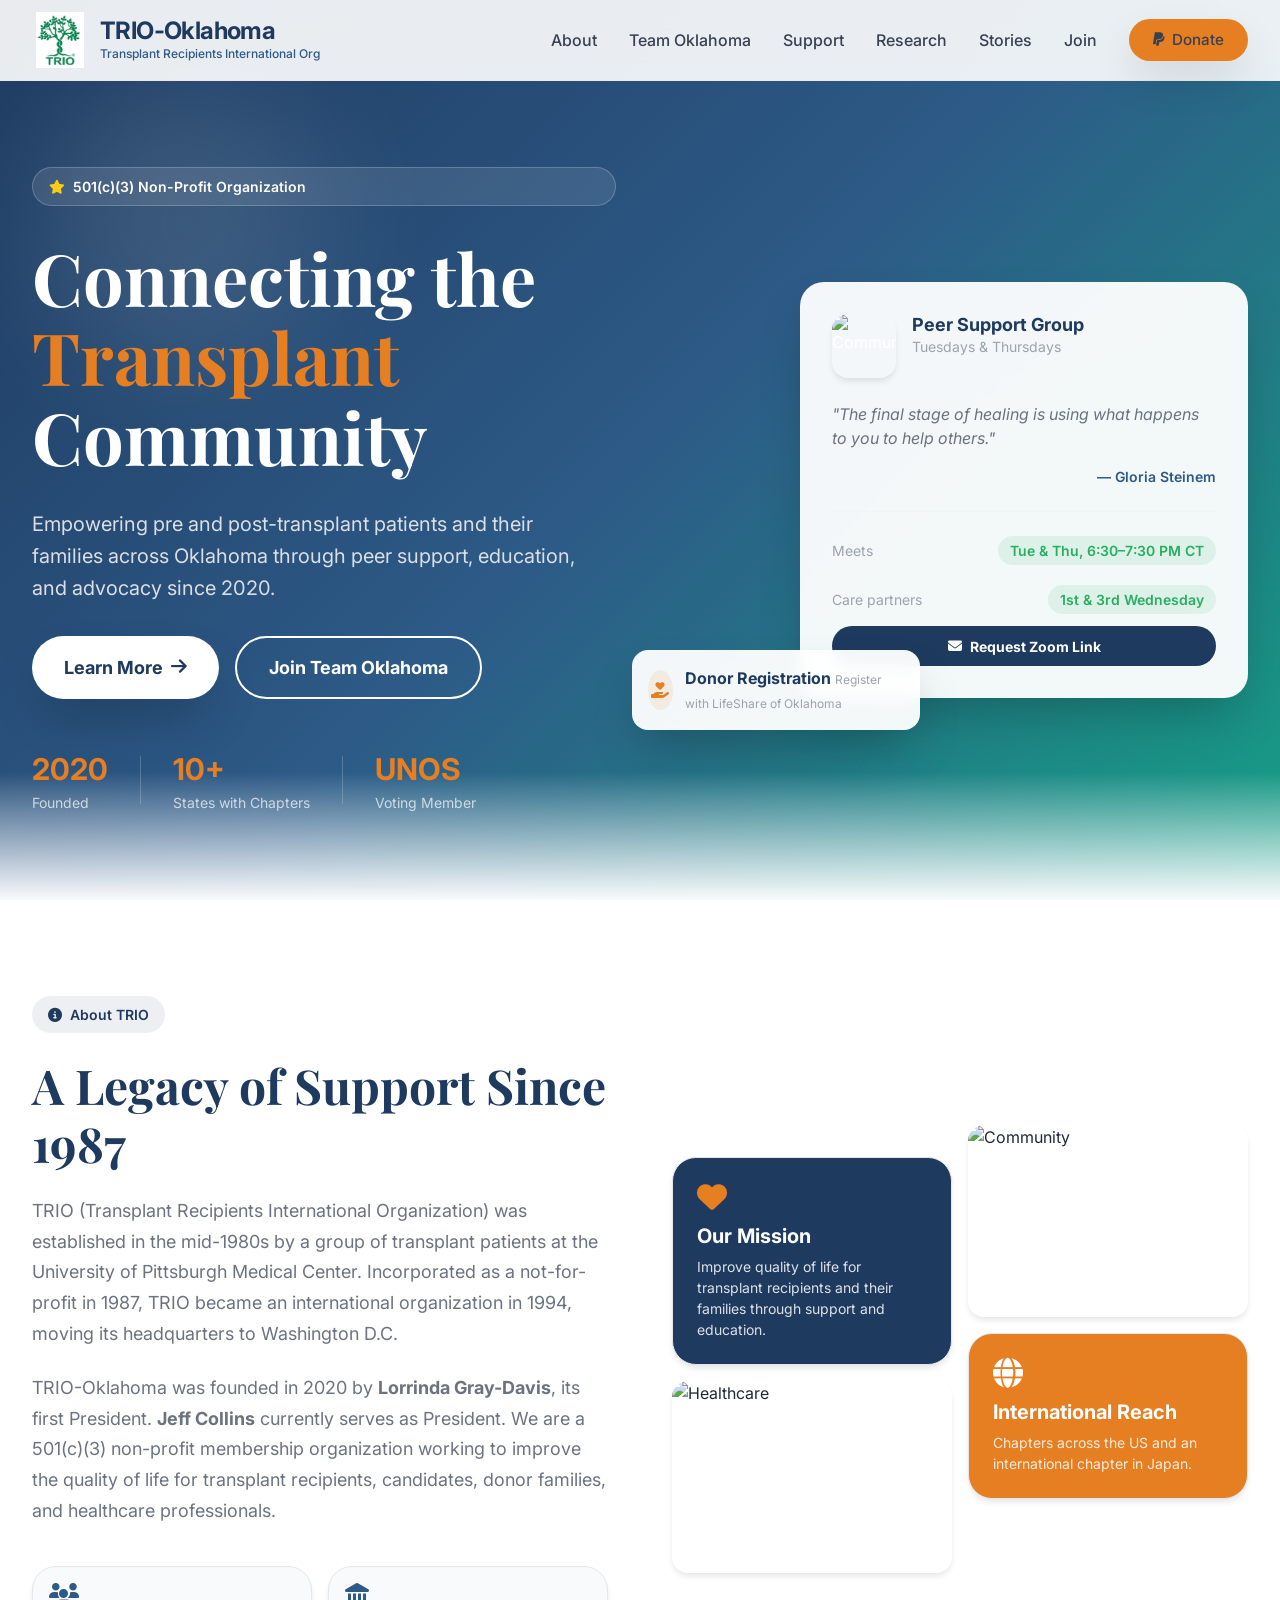
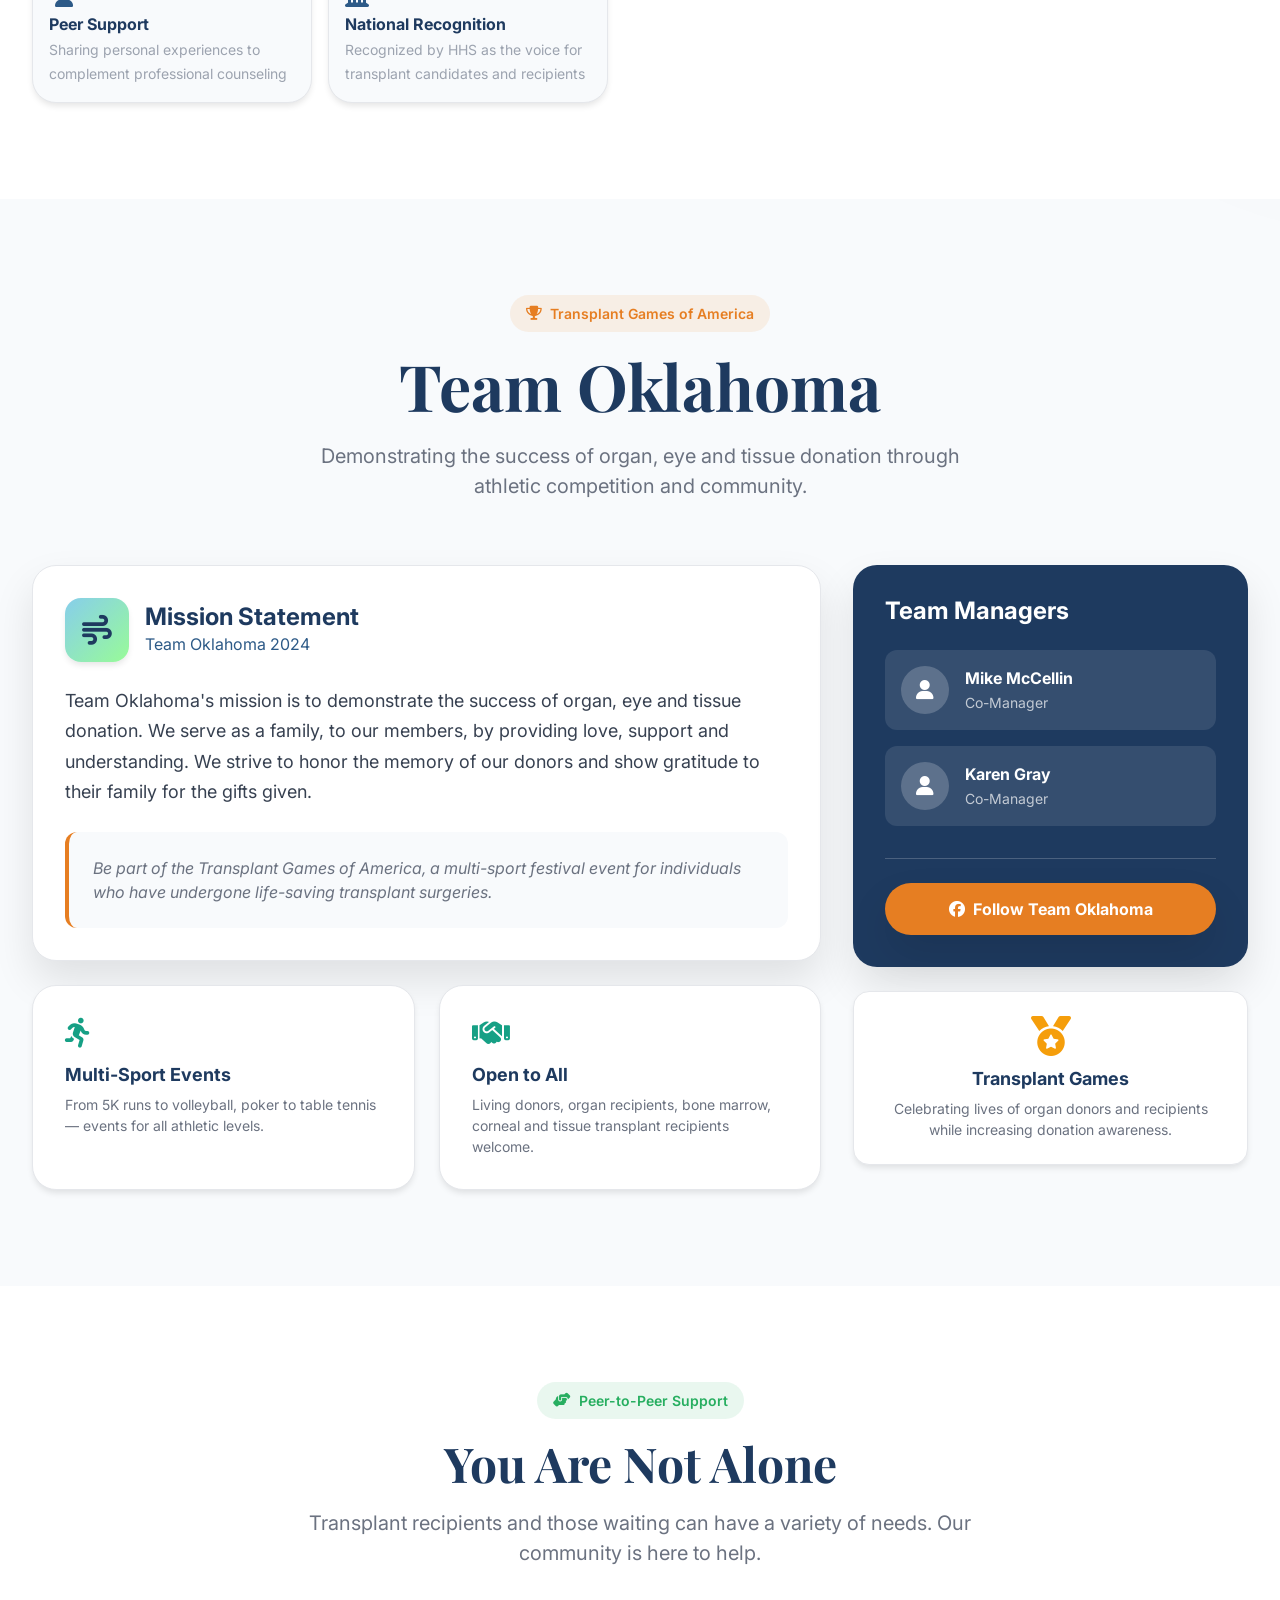
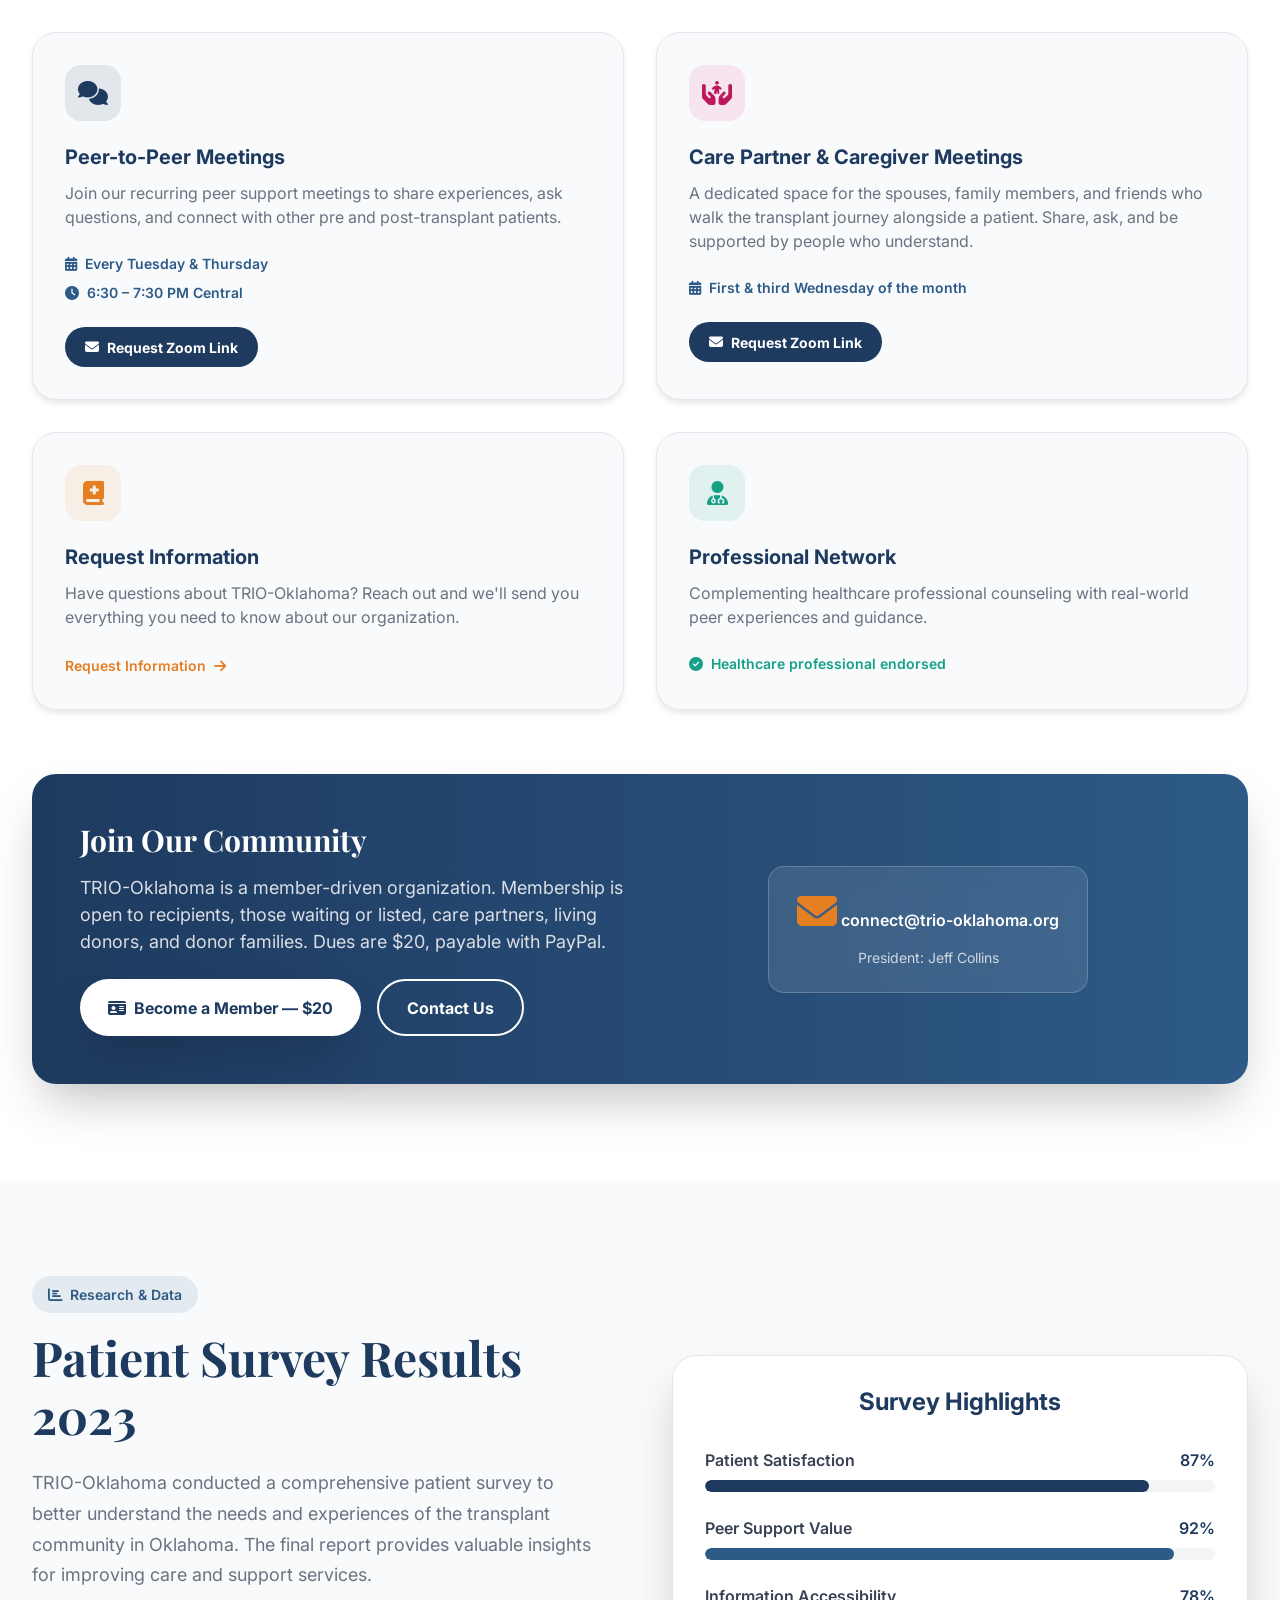
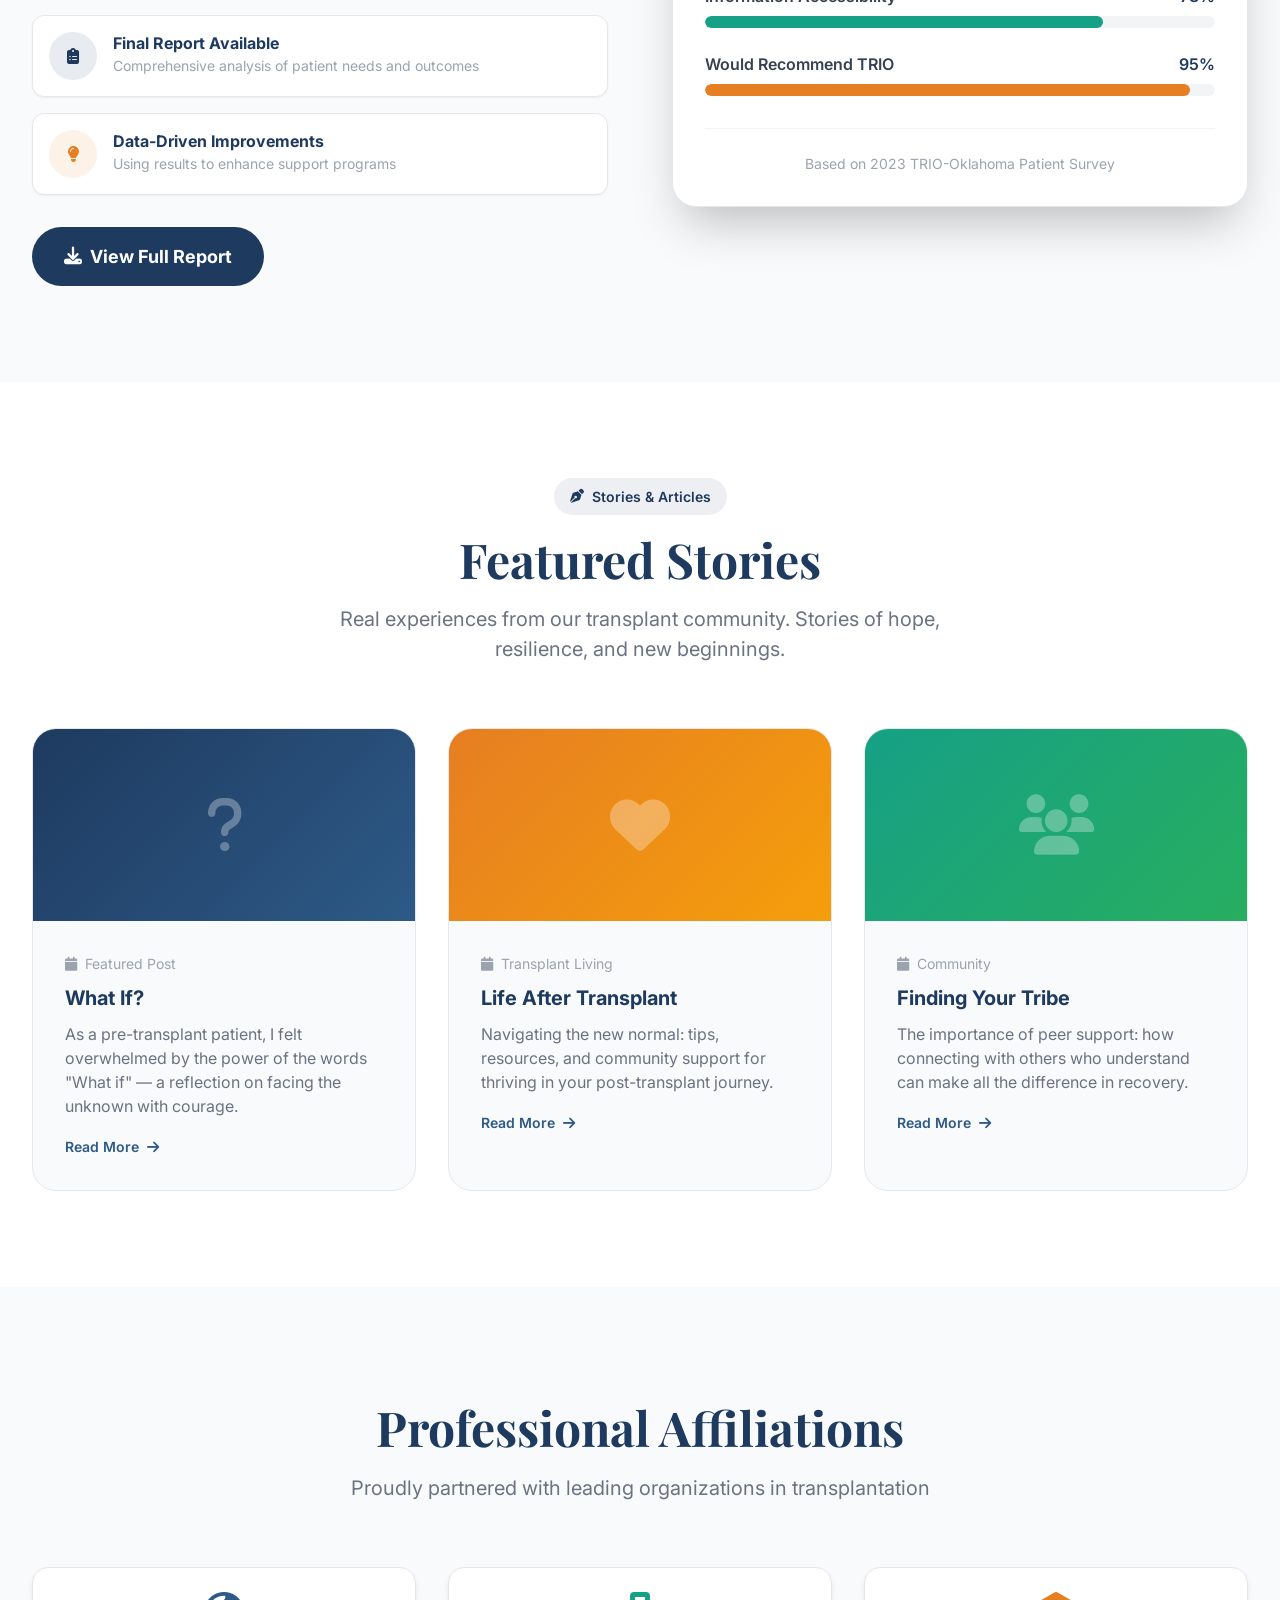
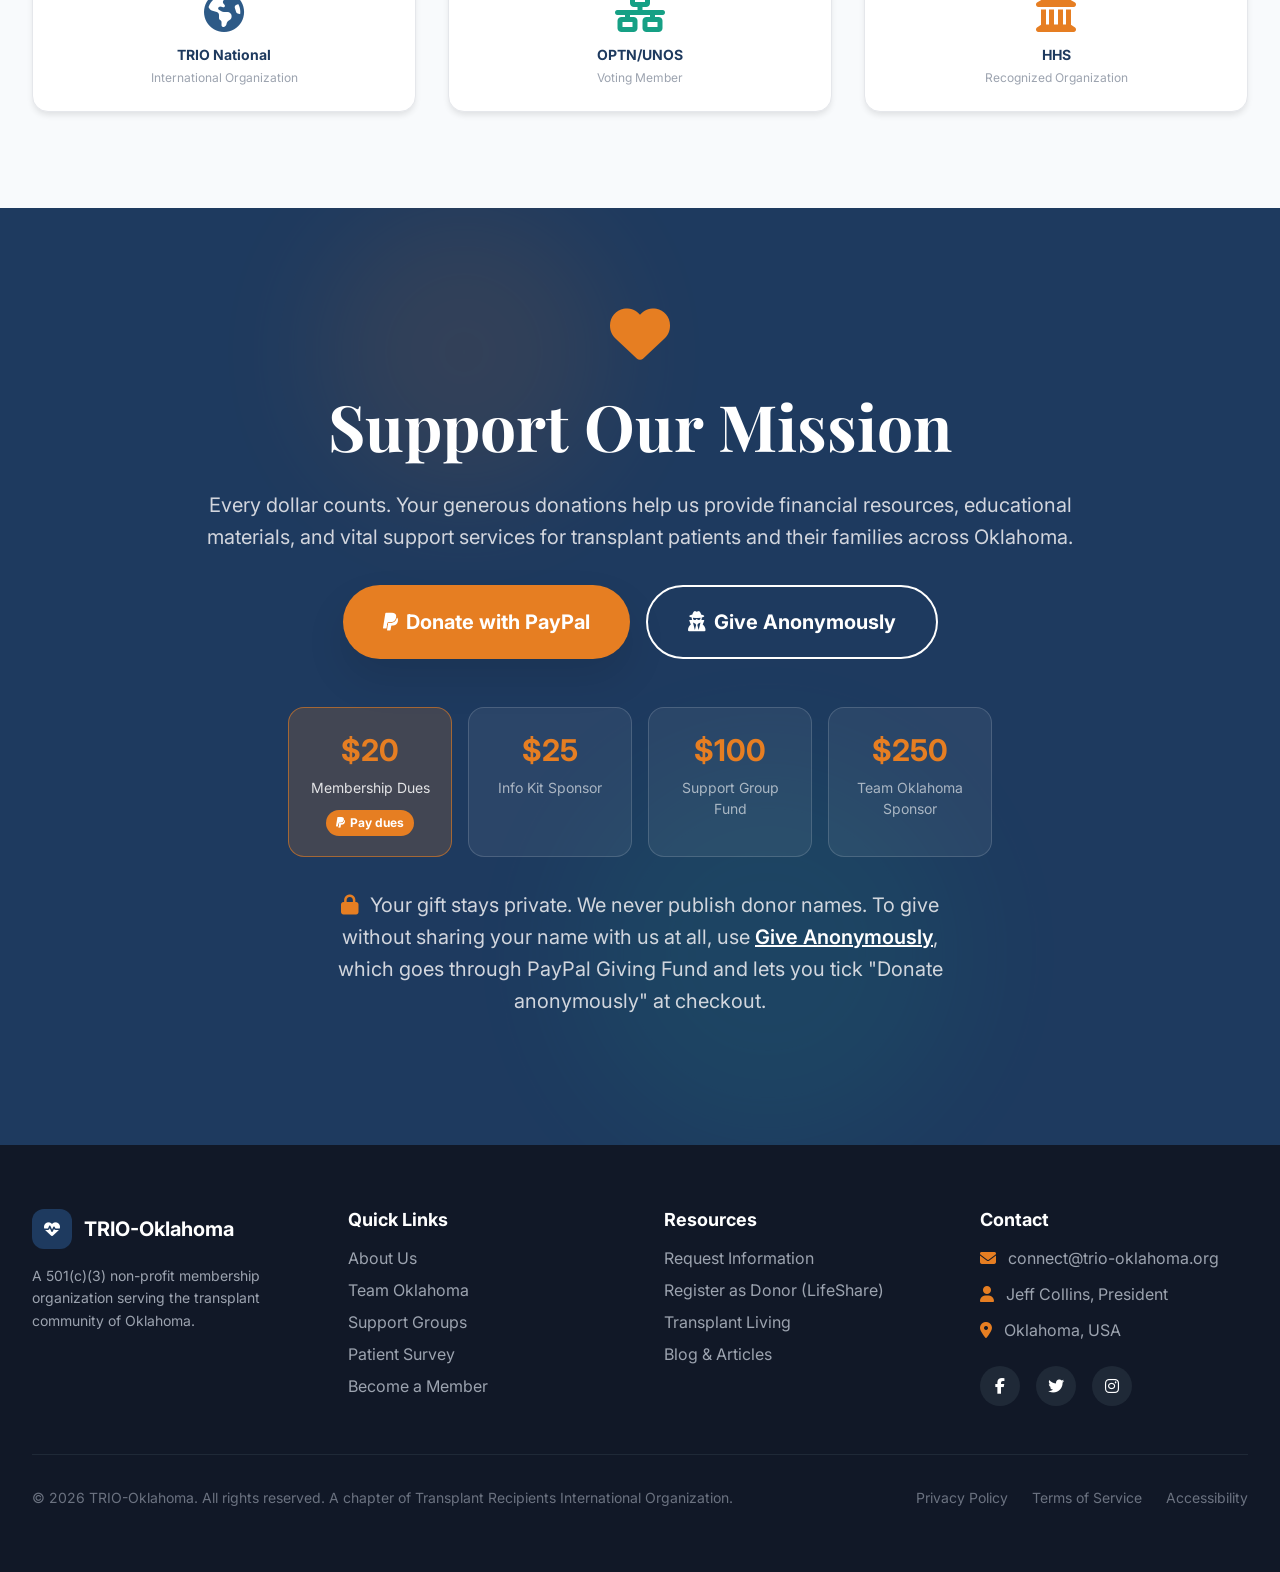
==== commit 2916f2cb: "Wire Join Meeting buttons to a Zoom config and add Care Partner meetings - script.js: MEETINGS setti" ====
--- a/index.html
+++ b/index.html
@@ -108,7 +108,11 @@
                                     <span>Meets</span>
                                     <span class="tag">Tue &amp; Thu, 6:30&ndash;7:30 PM CT</span>
                                 </div>
-                                <a href="#" target="_blank" rel="noopener" class="btn btn--primary btn--sm btn--block">
+                                <div class="meeting-when">
+                                    <span>Care partners</span>
+                                    <span class="tag">1st &amp; 3rd Wednesday</span>
+                                </div>
+                                <a href="#support" class="btn btn--primary btn--sm btn--block" data-meeting="peer">
                                     <i class="fas fa-video"></i> Join Meeting
                                 </a>
                             </div>
@@ -263,8 +267,21 @@
                     <div class="meet-info">
                         <div><i class="fas fa-calendar-alt"></i> Every Tuesday &amp; Thursday</div>
                         <div><i class="fas fa-clock"></i> 6:30 &ndash; 7:30 PM Central</div>
-                    </div>
-                    <a href="#" target="_blank" rel="noopener" class="btn btn--primary btn--sm"><i class="fas fa-video"></i> Join Meeting</a>
+                        <div class="meet-id" data-meeting-id="peer" hidden><i class="fas fa-hashtag"></i> <span></span></div>
+                    </div>
+                    <a href="#" class="btn btn--primary btn--sm" data-meeting="peer"><i class="fas fa-video"></i> Join Meeting</a>
+                </div>
+
+                <div class="card hover-lift section-fade">
+                    <div class="card-icon card-icon--rose"><i class="fas fa-hands-holding-child"></i></div>
+                    <h3>Care Partner &amp; Caregiver Meetings</h3>
+                    <p>A dedicated space for the spouses, family members, and friends who walk the transplant journey alongside a patient. Share, ask, and be supported by people who understand.</p>
+                    <div class="meet-info">
+                        <div><i class="fas fa-calendar-alt"></i> First &amp; third Wednesday of the month</div>
+                        <div data-meeting-time="carepartner" hidden><i class="fas fa-clock"></i> <span></span></div>
+                        <div class="meet-id" data-meeting-id="carepartner" hidden><i class="fas fa-hashtag"></i> <span></span></div>
+                    </div>
+                    <a href="#" class="btn btn--primary btn--sm" data-meeting="carepartner"><i class="fas fa-video"></i> Join Meeting</a>
                 </div>
 
                 <div class="card hover-lift section-fade">
--- a/styles.css
+++ b/styles.css
@@ -195,6 +195,7 @@
 }
 .card-icon--accent { background: rgba(230, 126, 34, 0.1); color: var(--color-accent); }
 .card-icon--teal   { background: rgba(22, 160, 133, 0.1); color: var(--color-teal); }
+.card-icon--rose   { background: rgba(219, 39, 119, 0.1); color: #be185d; }
 
 .hover-lift { transition: transform 0.3s, box-shadow 0.3s; }
 .hover-lift:hover { transform: translateY(-5px); box-shadow: var(--shadow-lg); }
@@ -442,7 +443,7 @@
 
 /* ---------- Support (peer to peer) ---------- */
 .support-cards { display: grid; grid-template-columns: 1fr; gap: 2rem; }
-@media (min-width: 768px) { .support-cards { grid-template-columns: repeat(3, 1fr); } }
+@media (min-width: 768px) { .support-cards { grid-template-columns: repeat(2, 1fr); } }
 .support-cards .card { background: var(--color-light); padding: 2rem; }
 .support-cards h3 { font-size: 1.25rem; margin-bottom: 0.75rem; }
 .support-cards > .card > p { color: var(--color-muted); margin-bottom: 1.5rem; }
@@ -807,3 +808,7 @@
 .donate-privacy { margin: 2rem auto 0; max-width: 40rem; font-size: 0.9rem; color: rgba(255, 255, 255, 0.7); line-height: 1.6; text-align: center; }
 .donate-privacy i { color: var(--color-accent); margin-right: 0.35rem; }
 .donate-privacy a { color: #fff; text-decoration: underline; font-weight: 600; }
+
+.meet-info [hidden] { display: none; }
+.meet-info .meet-id { color: var(--color-muted); font-weight: 500; }
+.meeting-card .meeting-when + .meeting-when { margin-top: 0.5rem; }
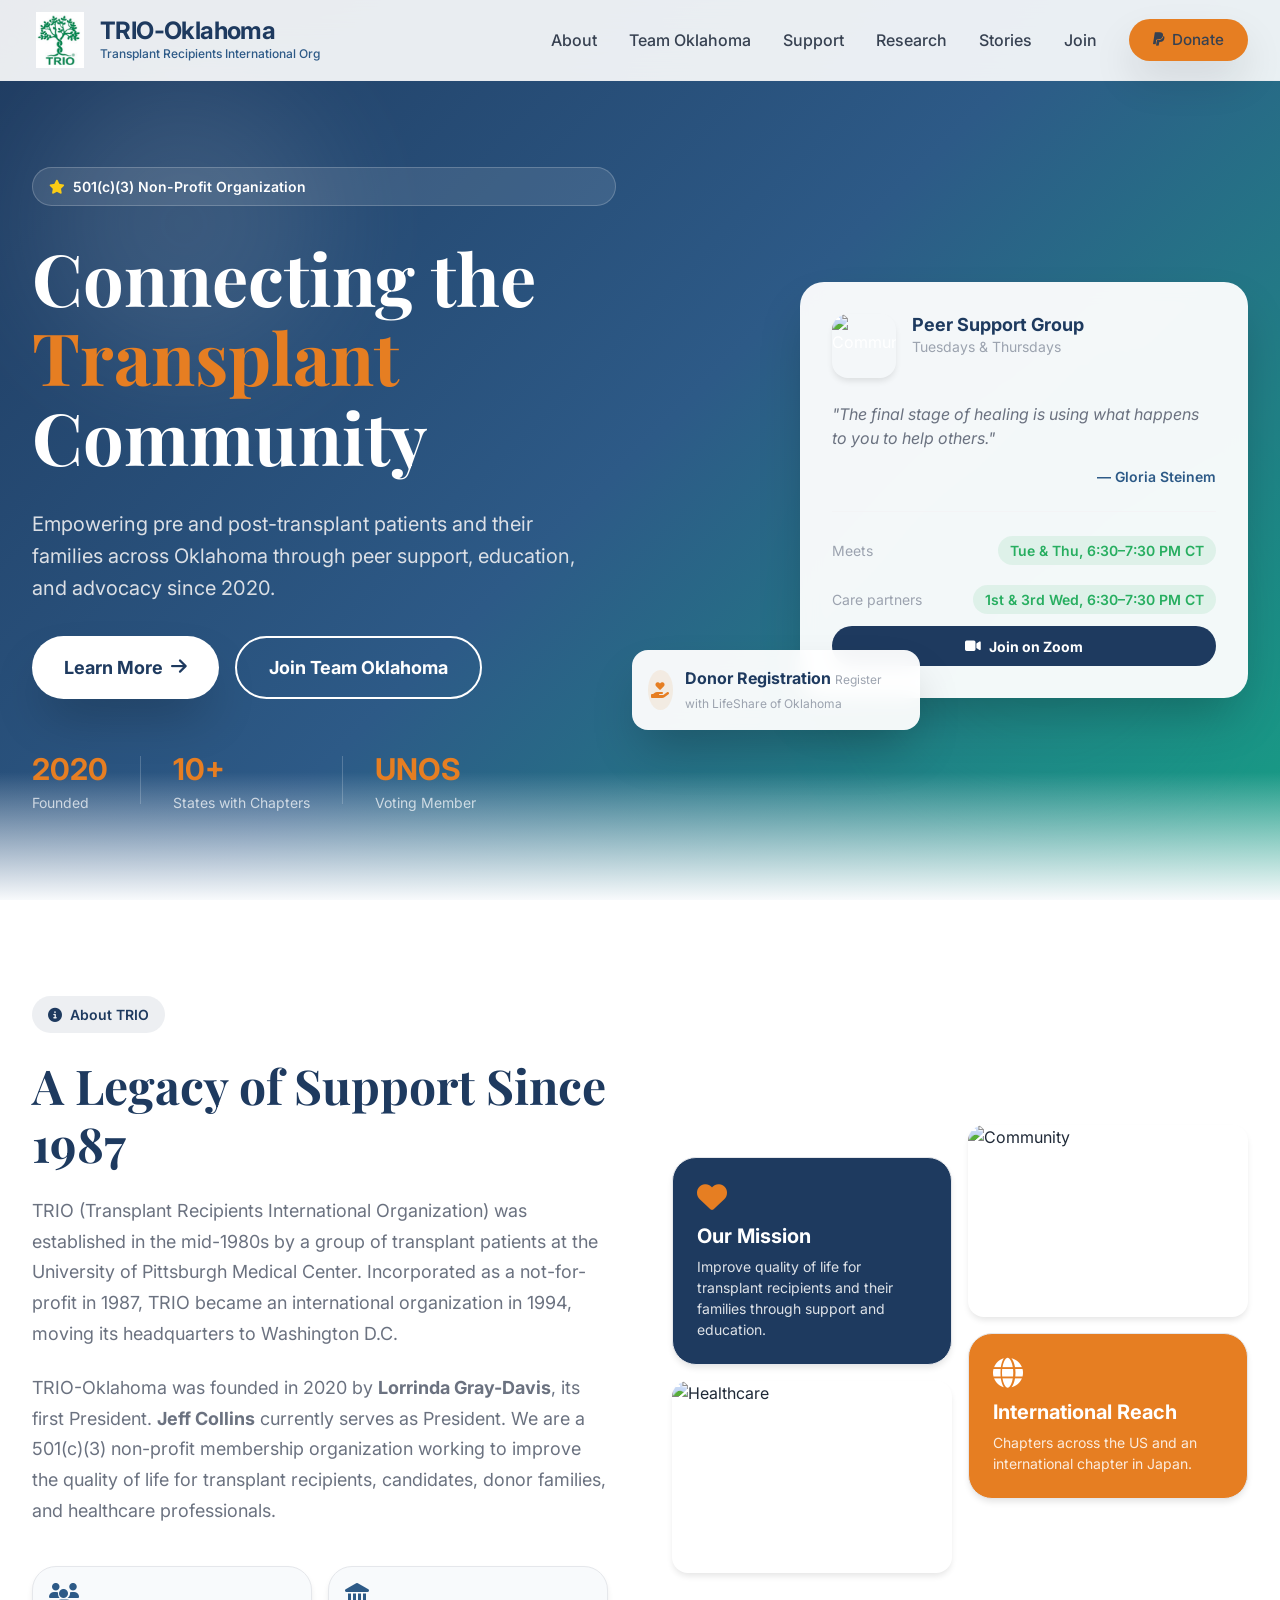
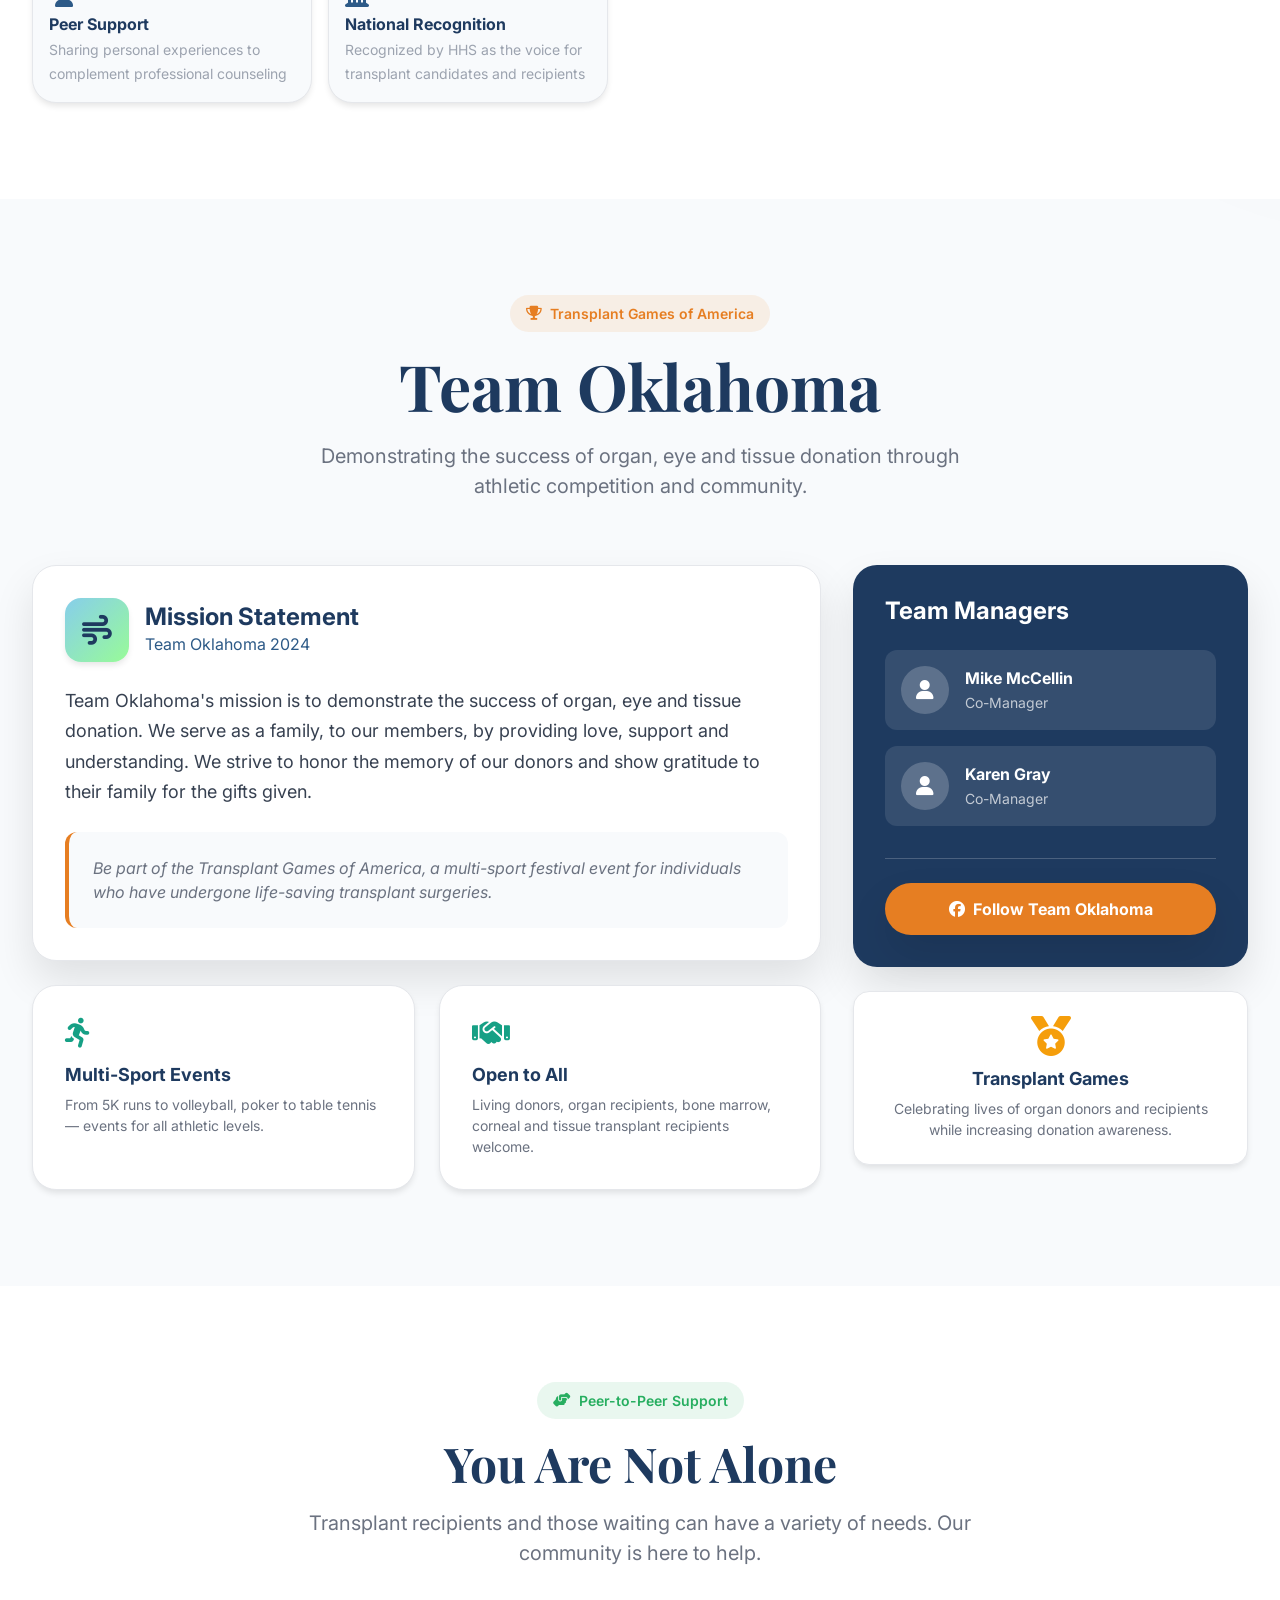
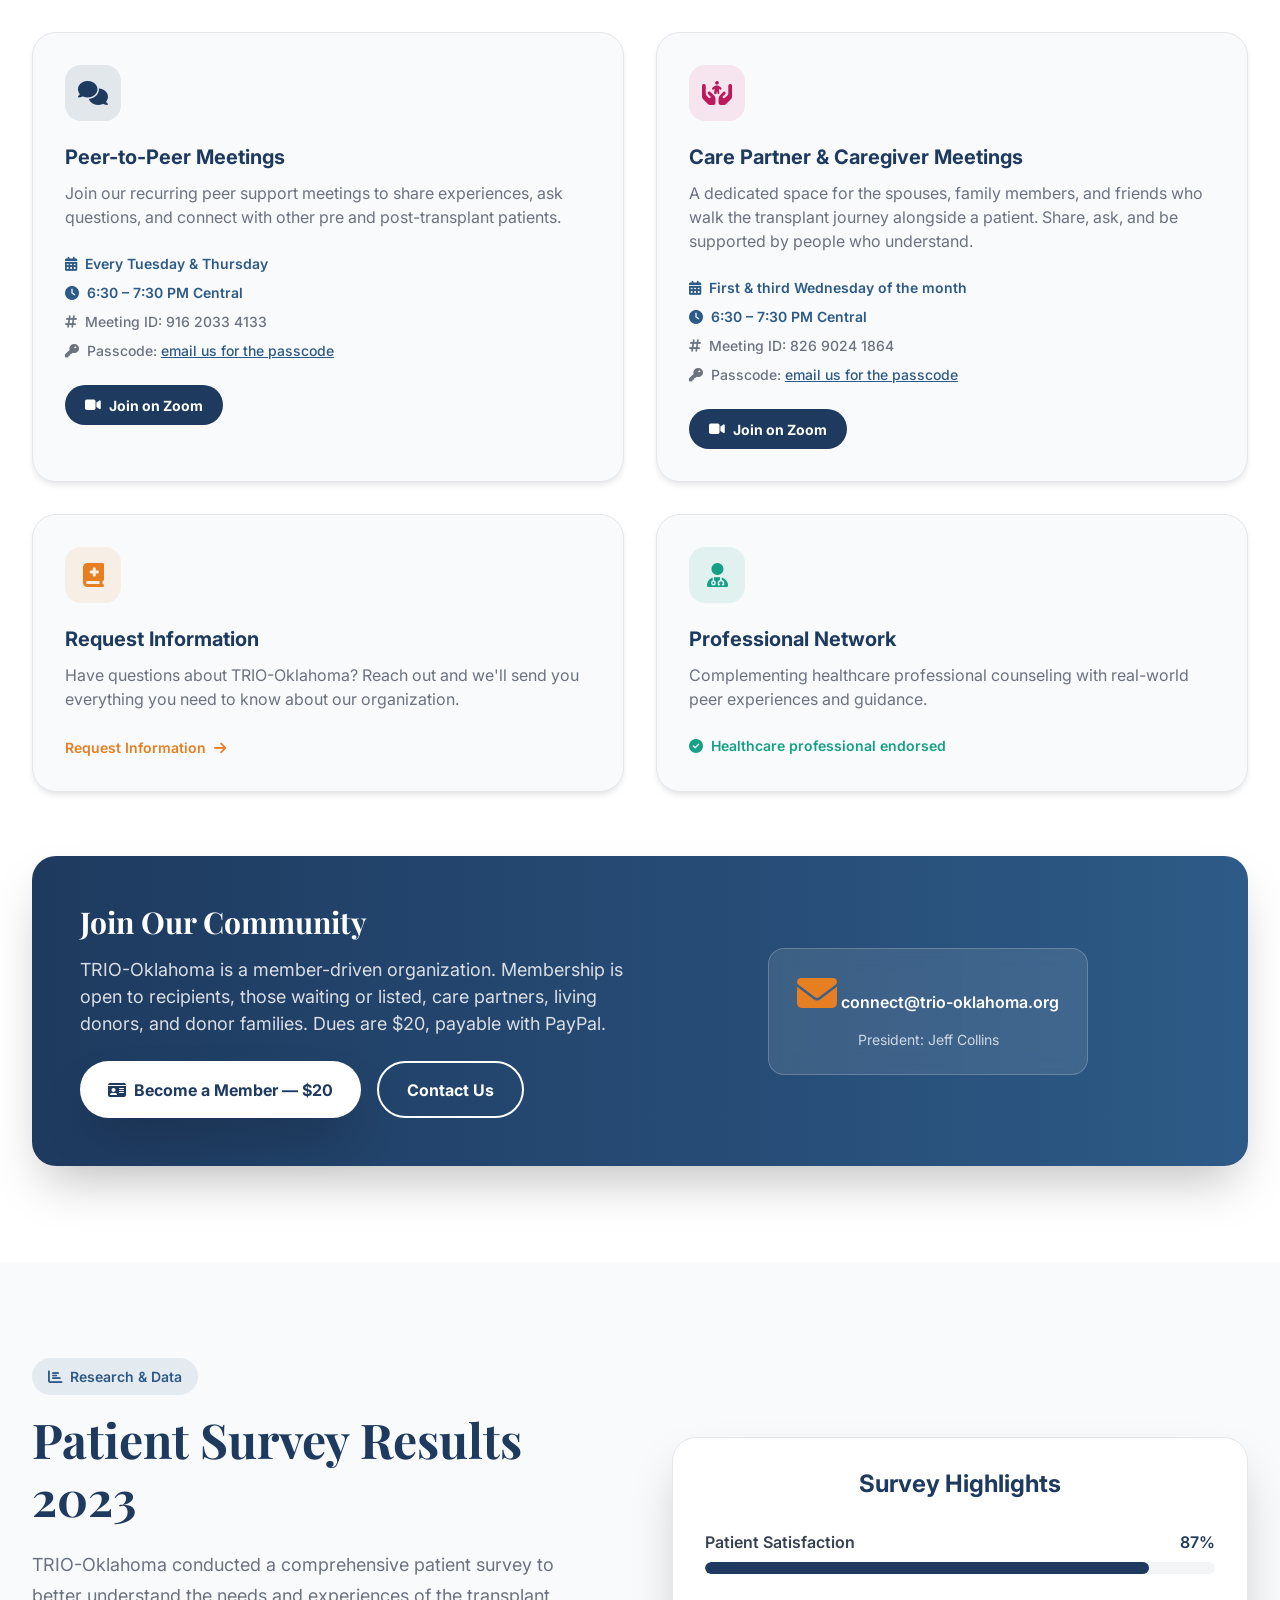
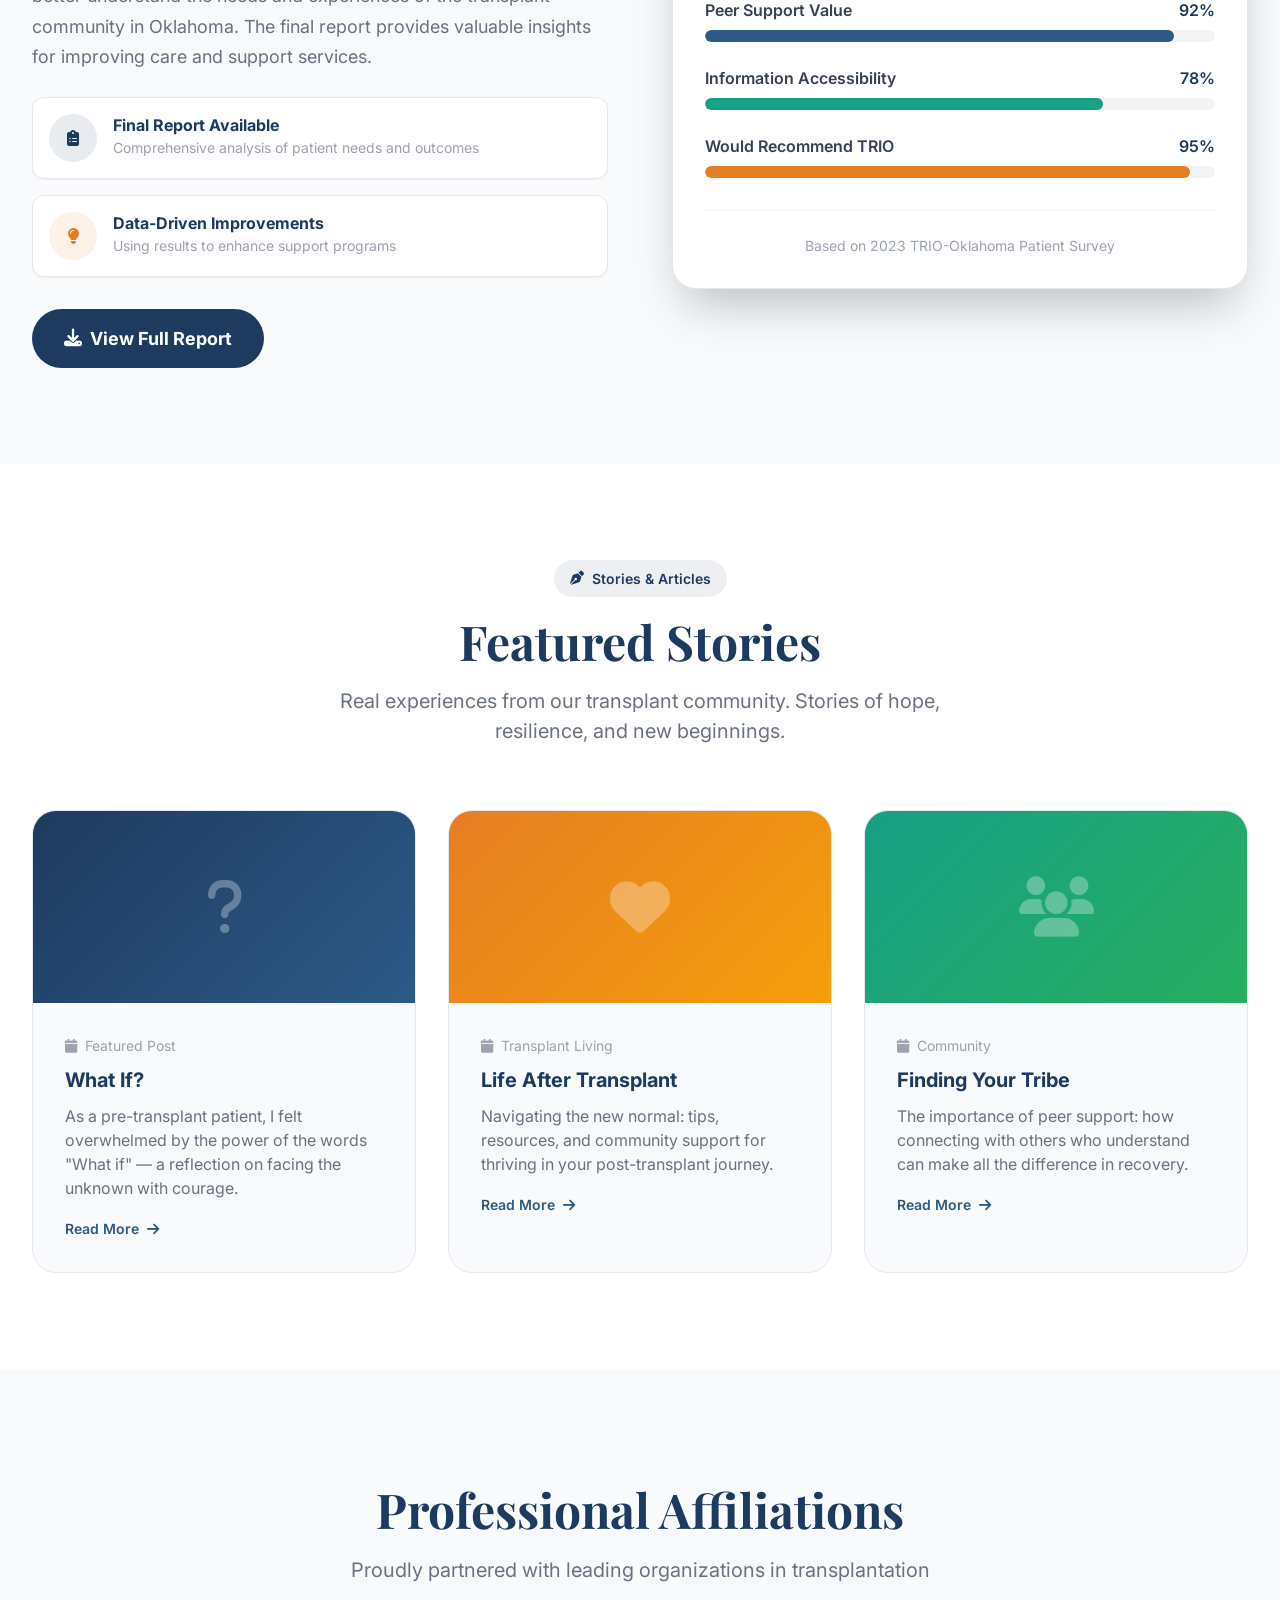
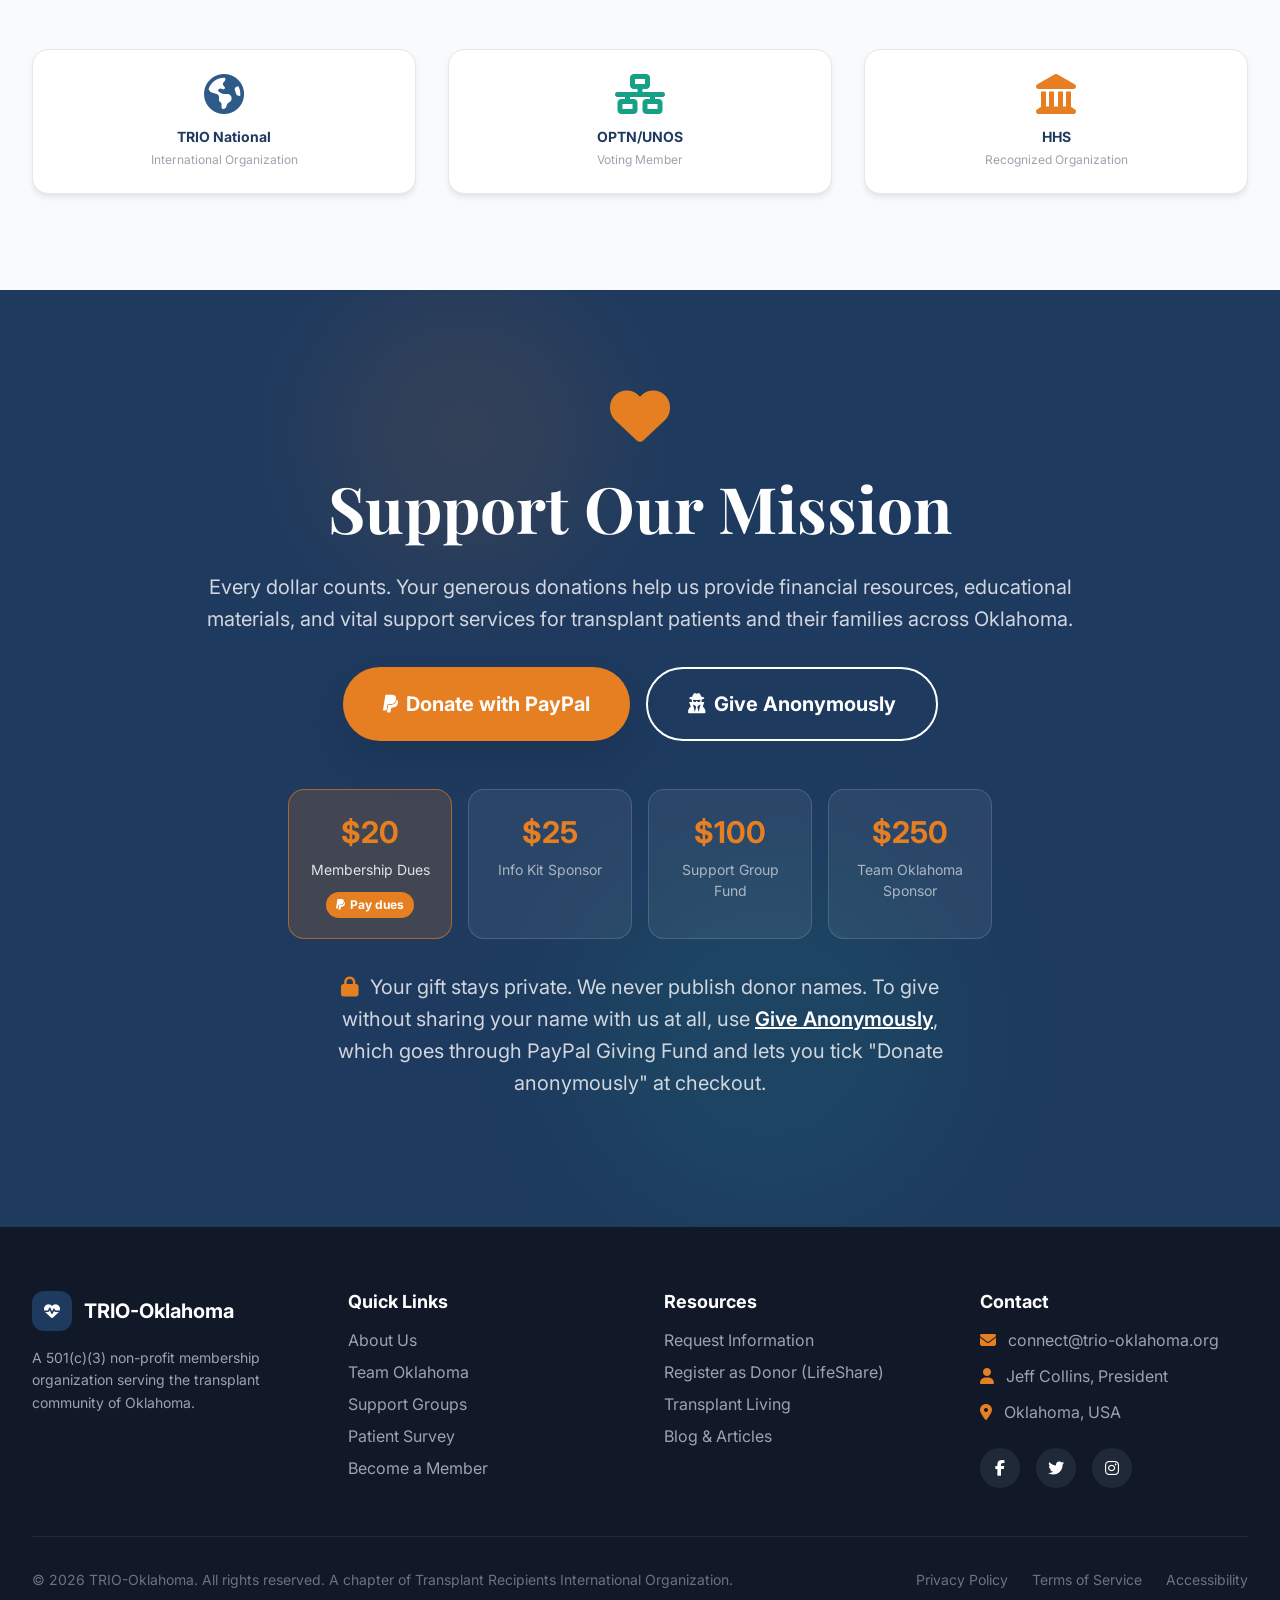
==== commit 9226b998: "Add meeting times and an email-for-passcode line to the support meetings Co-Authored-By: Claude Fabl" ====
--- a/index.html
+++ b/index.html
@@ -110,7 +110,7 @@
                                 </div>
                                 <div class="meeting-when">
                                     <span>Care partners</span>
-                                    <span class="tag">1st &amp; 3rd Wednesday</span>
+                                    <span class="tag">1st &amp; 3rd Wed, 6:30&ndash;7:30 PM CT</span>
                                 </div>
                                 <a href="#support" class="btn btn--primary btn--sm btn--block" data-meeting="peer">
                                     <i class="fas fa-video"></i> Join Meeting
@@ -268,6 +268,7 @@
                         <div><i class="fas fa-calendar-alt"></i> Every Tuesday &amp; Thursday</div>
                         <div><i class="fas fa-clock"></i> 6:30 &ndash; 7:30 PM Central</div>
                         <div class="meet-id" data-meeting-id="peer" hidden><i class="fas fa-hashtag"></i> <span></span></div>
+                        <div class="meet-id" data-meeting-passcode="peer"><i class="fas fa-key"></i> <span></span></div>
                     </div>
                     <a href="#" class="btn btn--primary btn--sm" data-meeting="peer"><i class="fas fa-video"></i> Join Meeting</a>
                 </div>
@@ -280,6 +281,7 @@
                         <div><i class="fas fa-calendar-alt"></i> First &amp; third Wednesday of the month</div>
                         <div data-meeting-time="carepartner" hidden><i class="fas fa-clock"></i> <span></span></div>
                         <div class="meet-id" data-meeting-id="carepartner" hidden><i class="fas fa-hashtag"></i> <span></span></div>
+                        <div class="meet-id" data-meeting-passcode="carepartner"><i class="fas fa-key"></i> <span></span></div>
                     </div>
                     <a href="#" class="btn btn--primary btn--sm" data-meeting="carepartner"><i class="fas fa-video"></i> Join Meeting</a>
                 </div>
--- a/styles.css
+++ b/styles.css
@@ -812,3 +812,4 @@
 .meet-info [hidden] { display: none; }
 .meet-info .meet-id { color: var(--color-muted); font-weight: 500; }
 .meeting-card .meeting-when + .meeting-when { margin-top: 0.5rem; }
+.meet-info .meet-id a { color: var(--color-secondary); text-decoration: underline; }
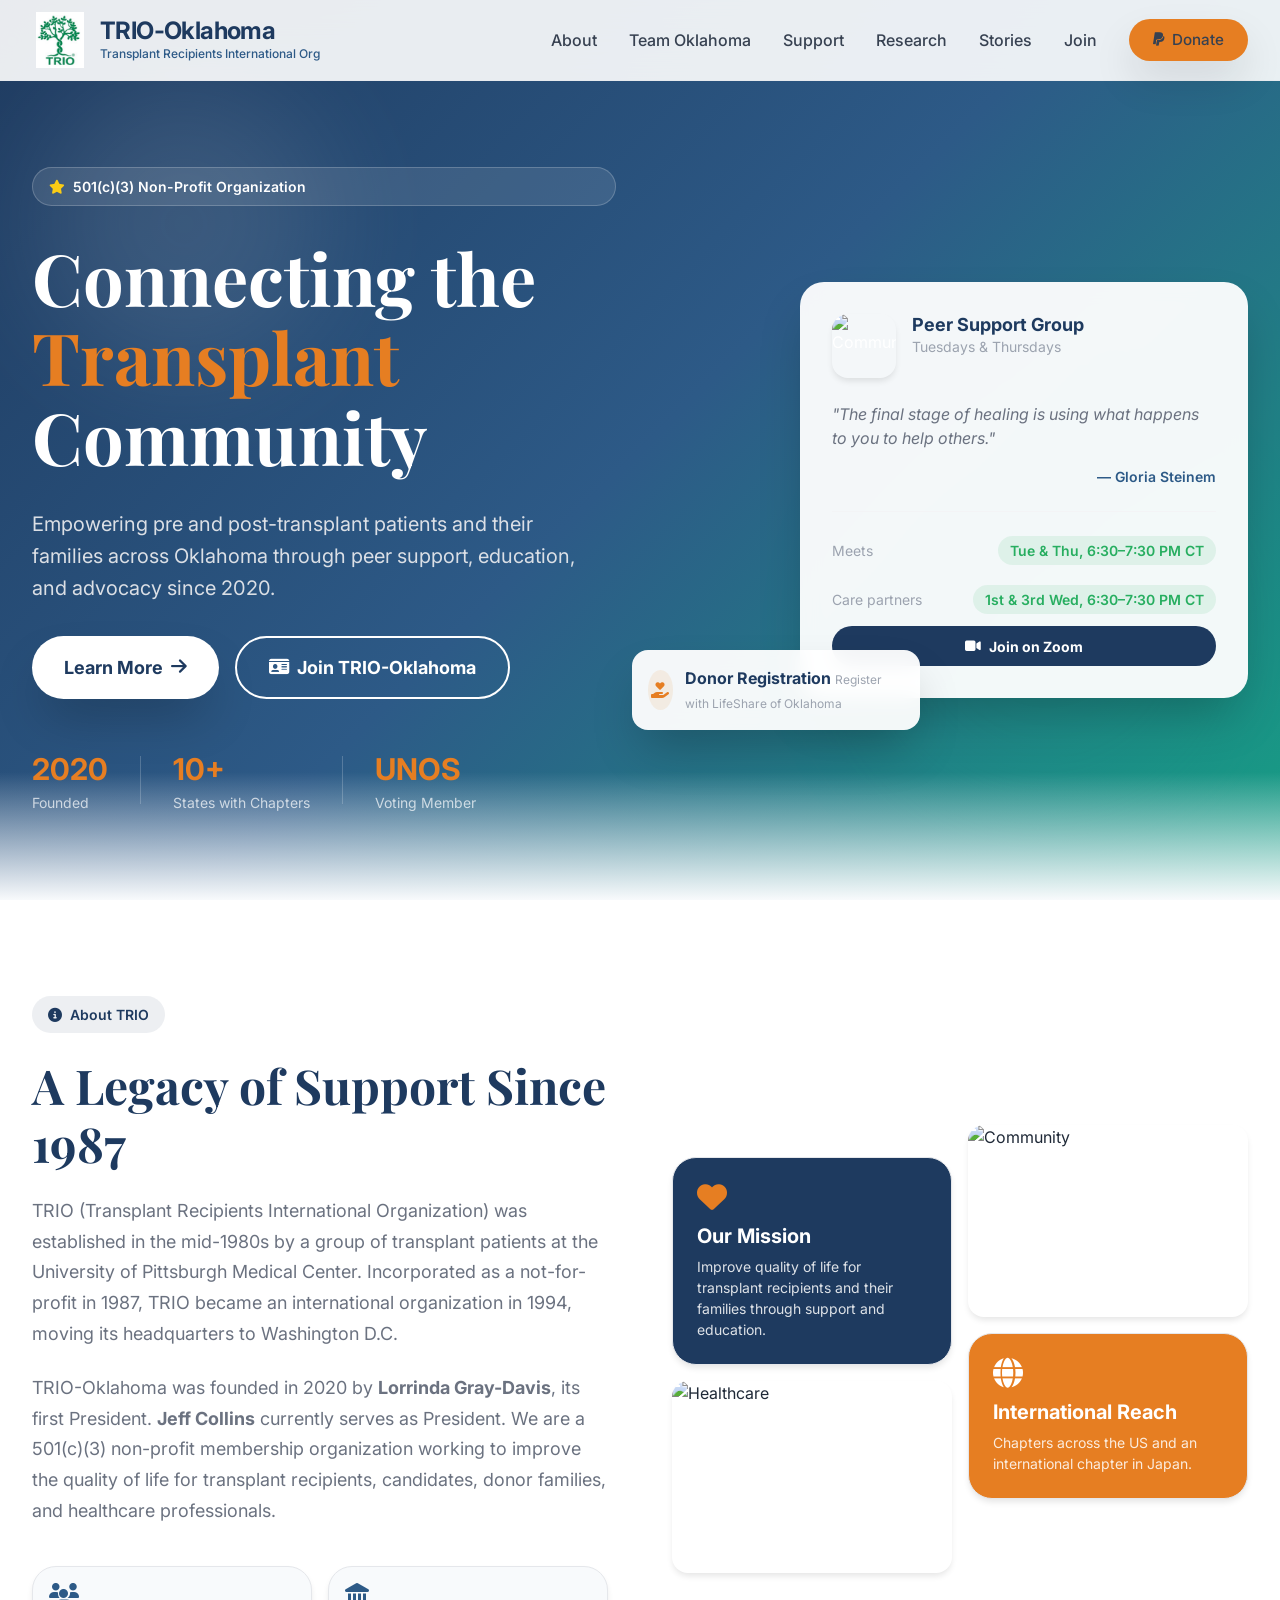
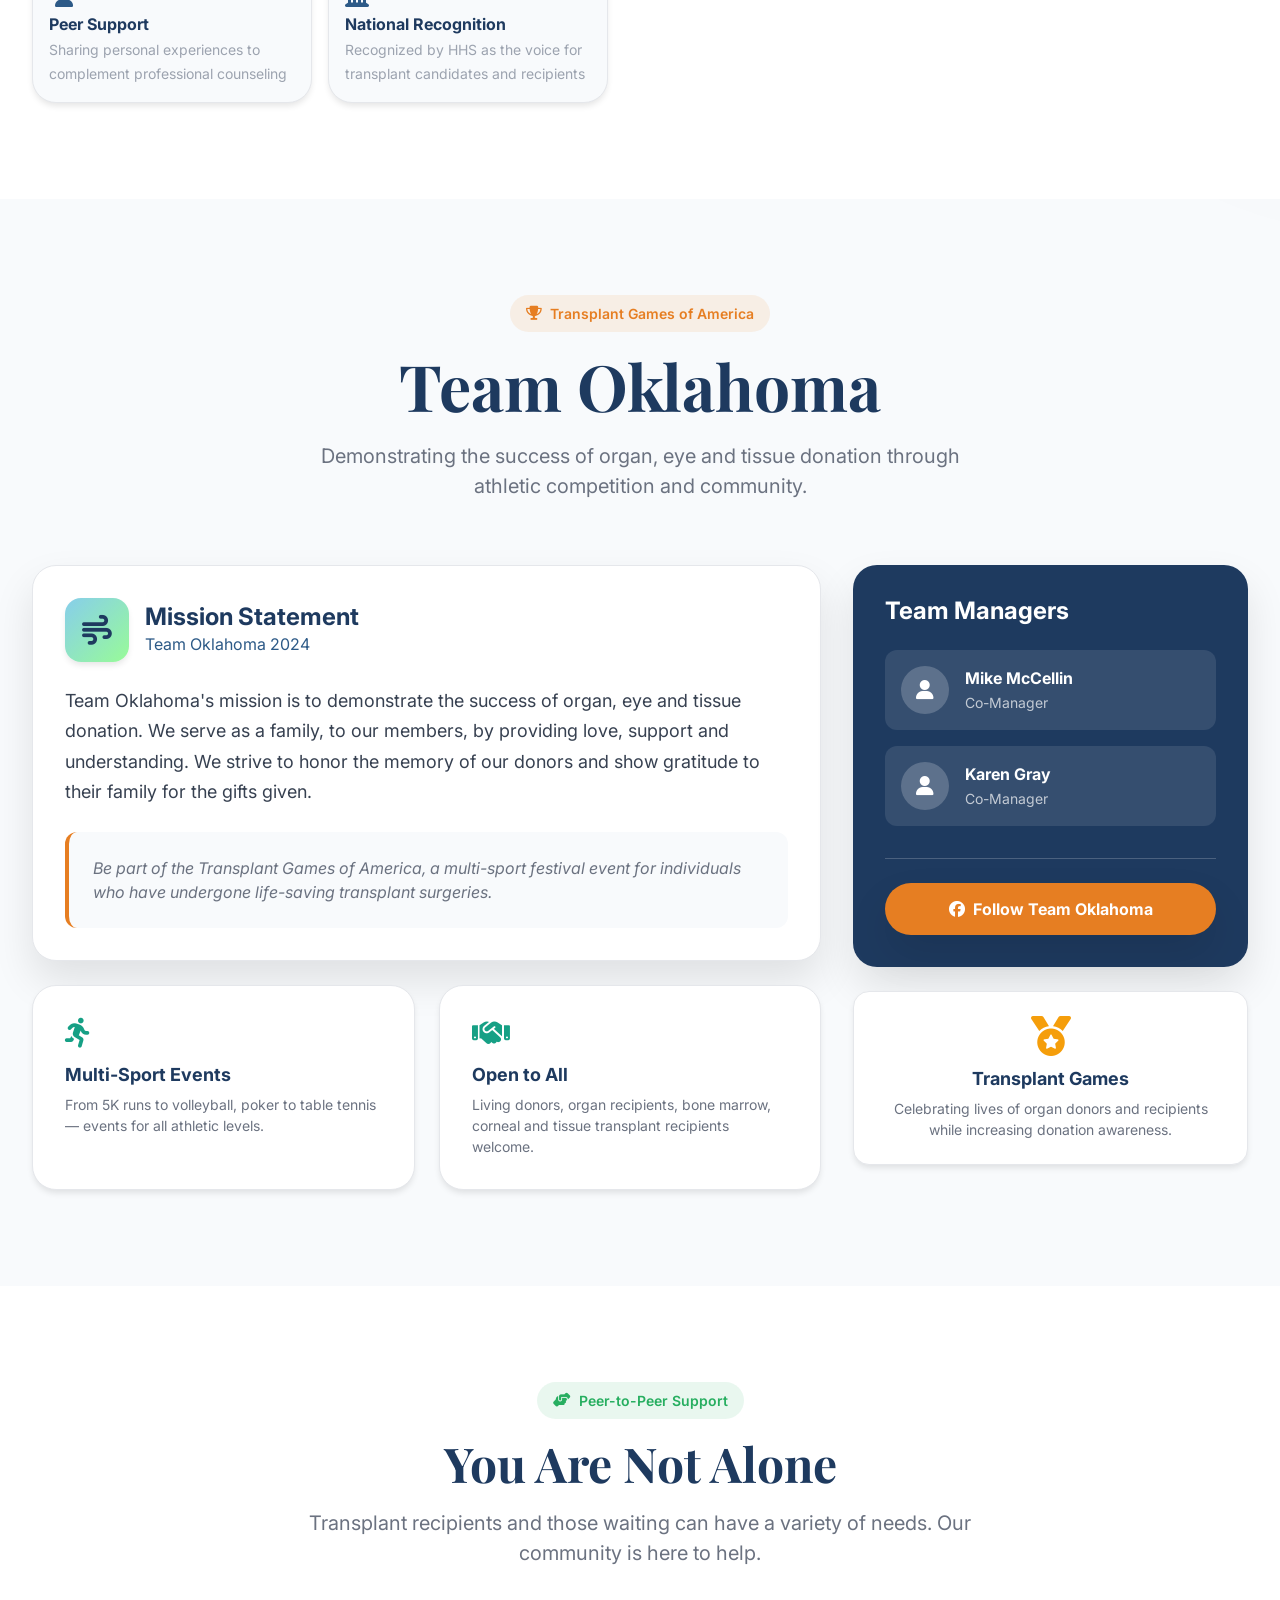
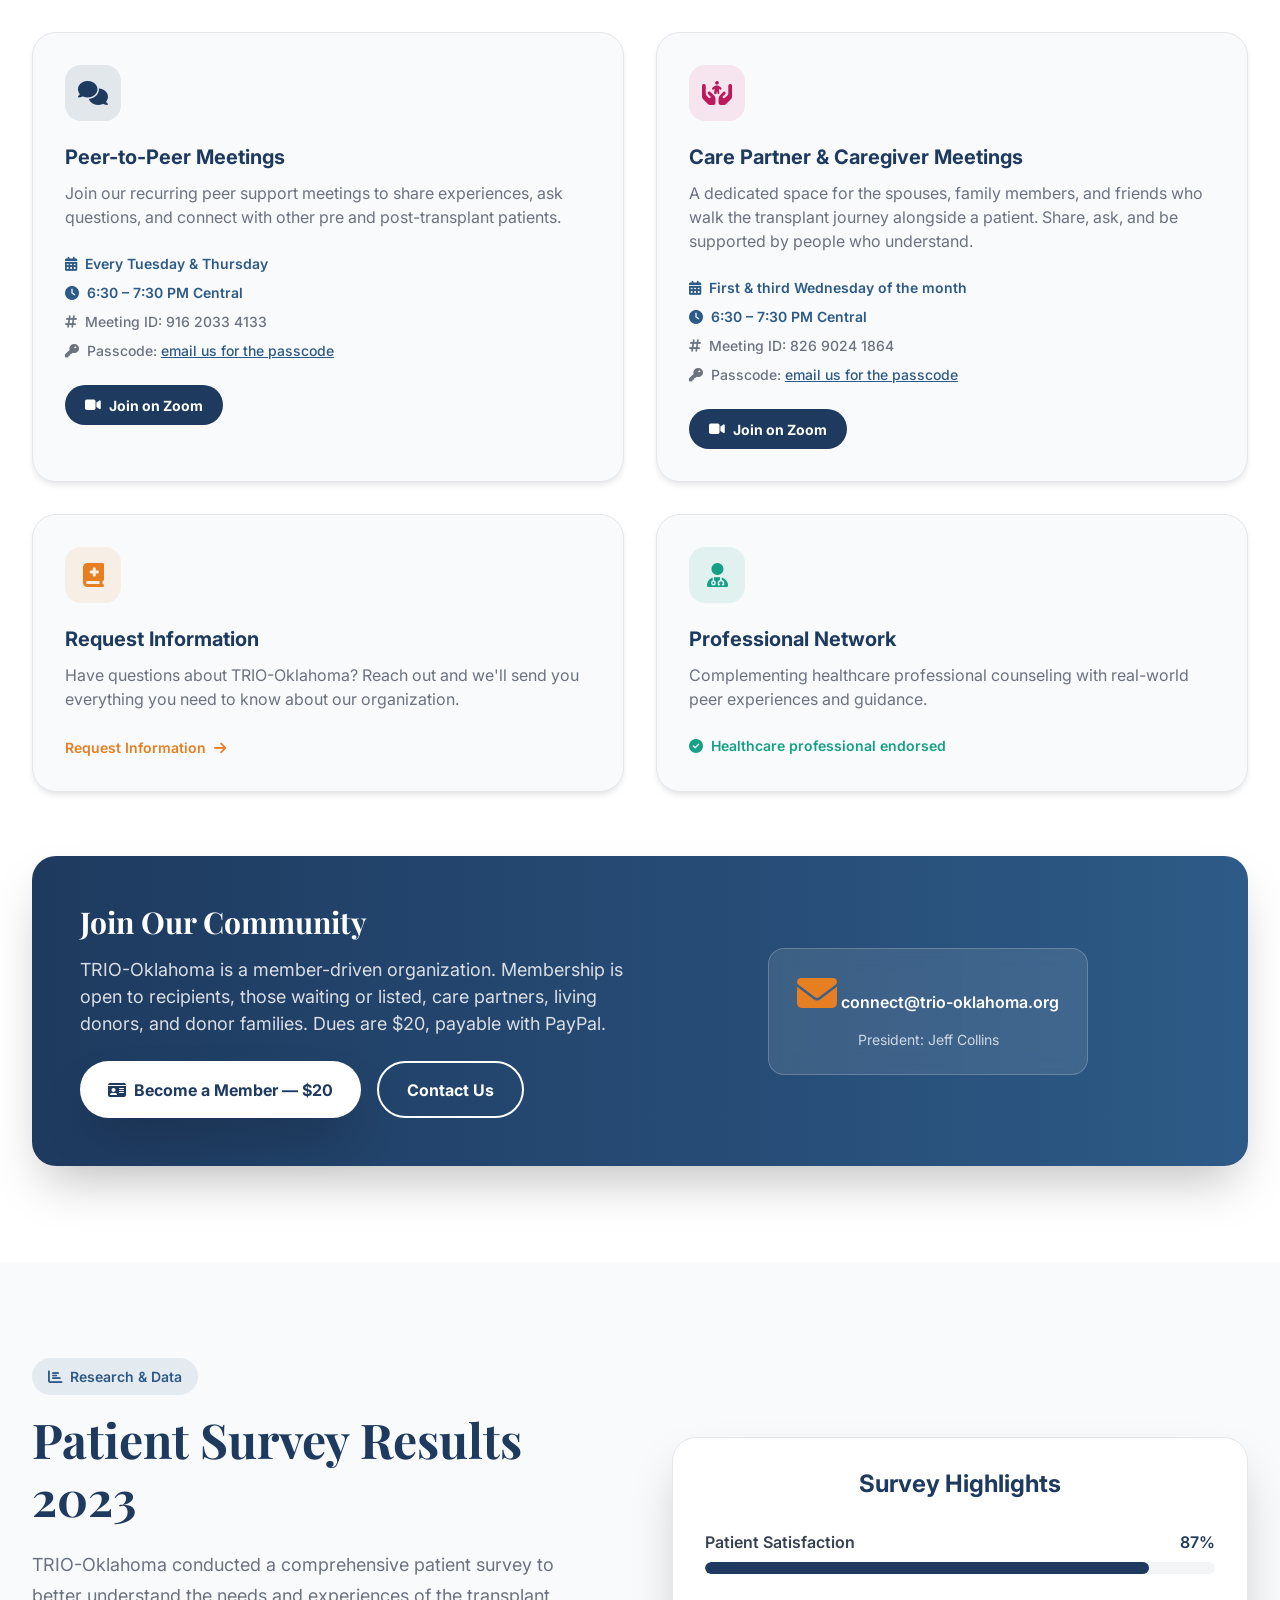
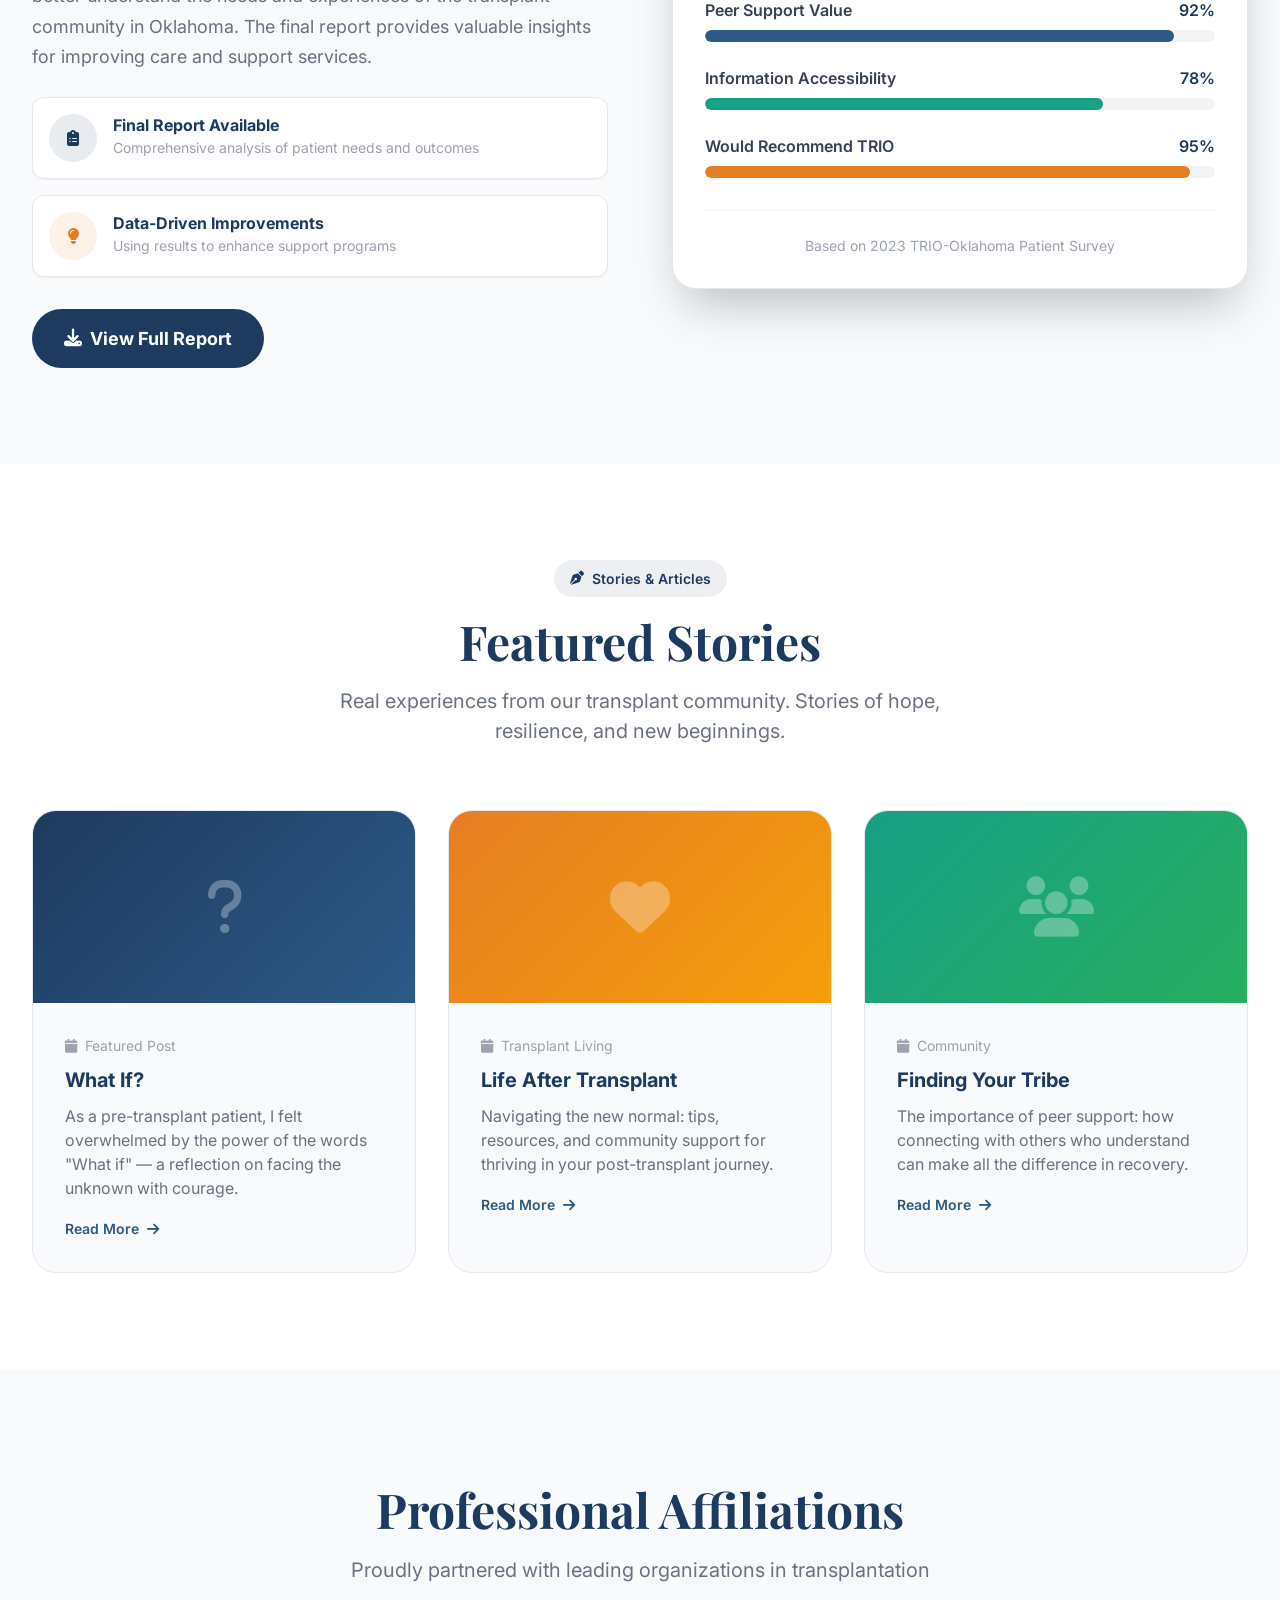
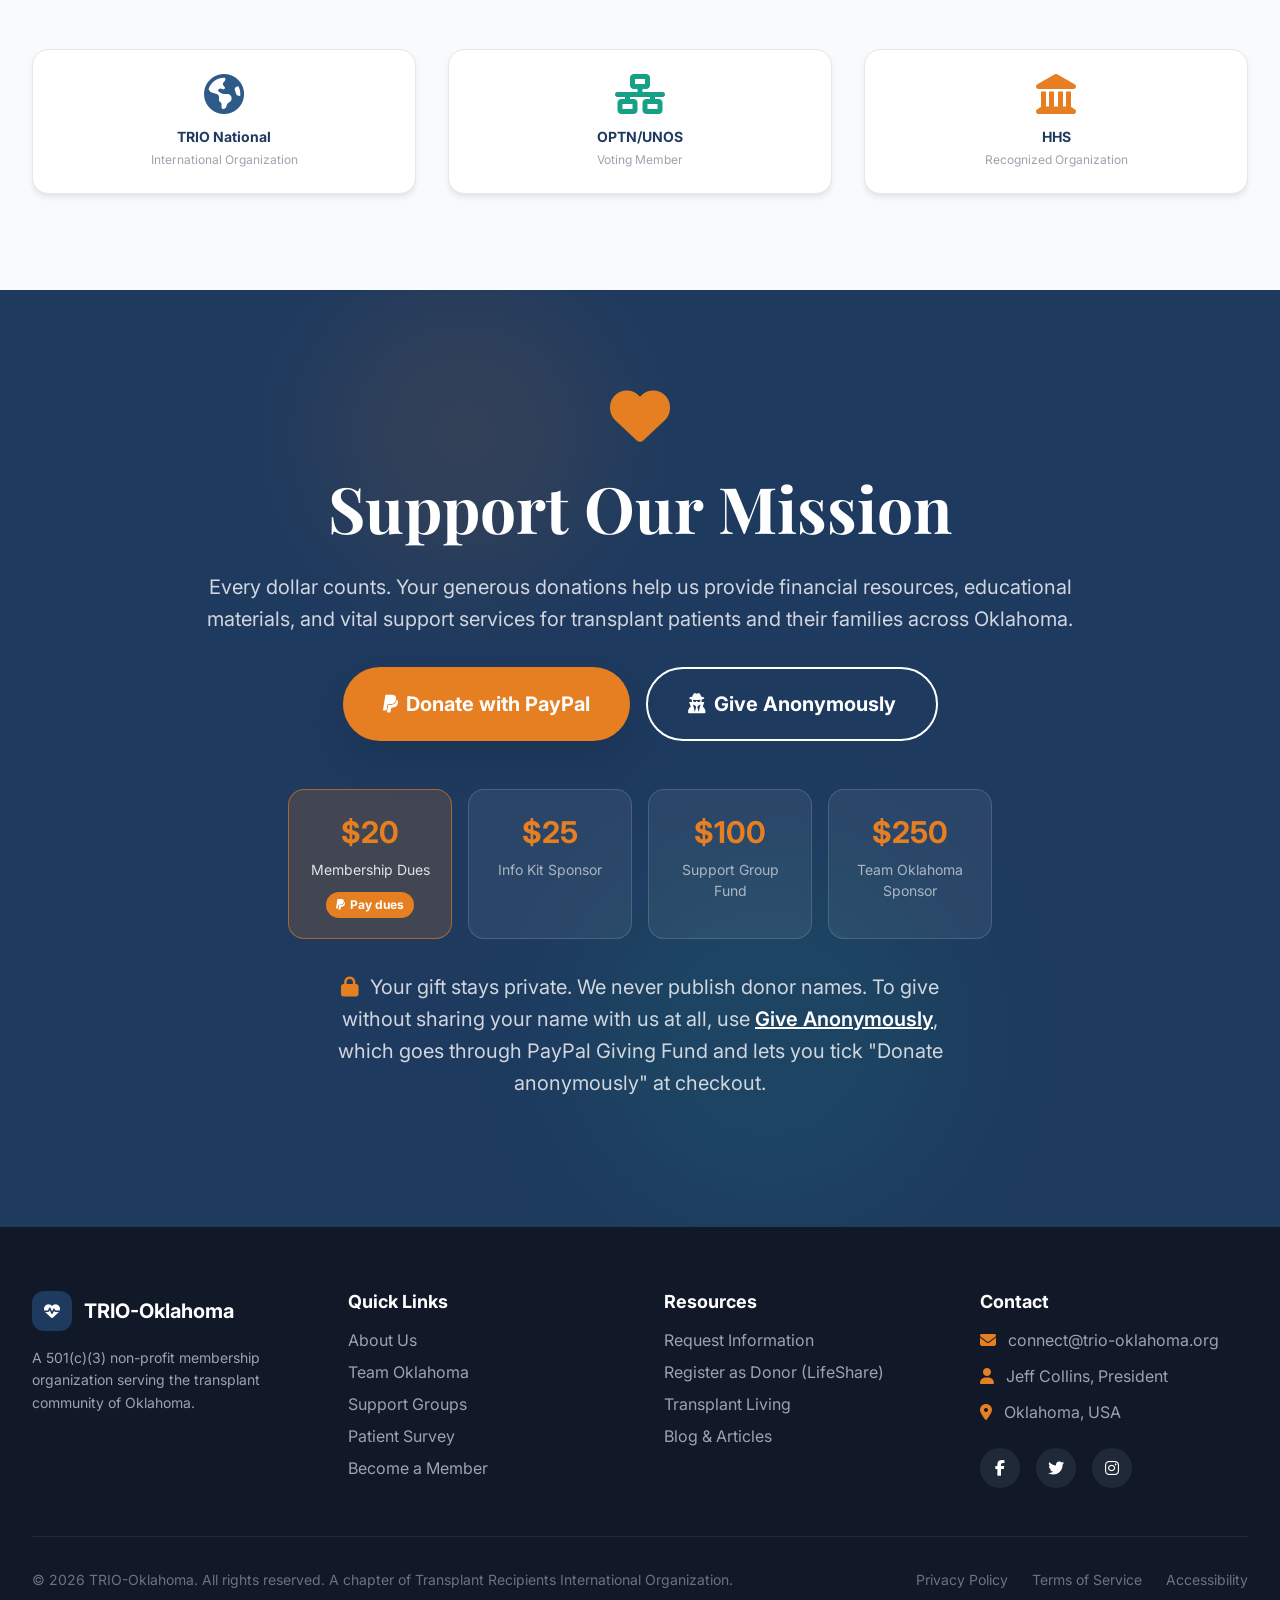
==== commit 5072190c: "Hero button: Join TRIO-Oklahoma linking to the membership page Co-Authored-By: Claude Fable 5.1 <nor" ====
--- a/index.html
+++ b/index.html
@@ -70,7 +70,7 @@
 
                     <div class="hero-actions">
                         <a href="#about" class="btn btn--light btn--lg">Learn More <i class="fas fa-arrow-right"></i></a>
-                        <a href="#team-oklahoma" class="btn btn--ghost-light btn--lg">Join Team Oklahoma</a>
+                        <a href="join.html" class="btn btn--ghost-light btn--lg"><i class="fas fa-id-card"></i> Join TRIO-Oklahoma</a>
                     </div>
 
                     <div class="hero-stats">
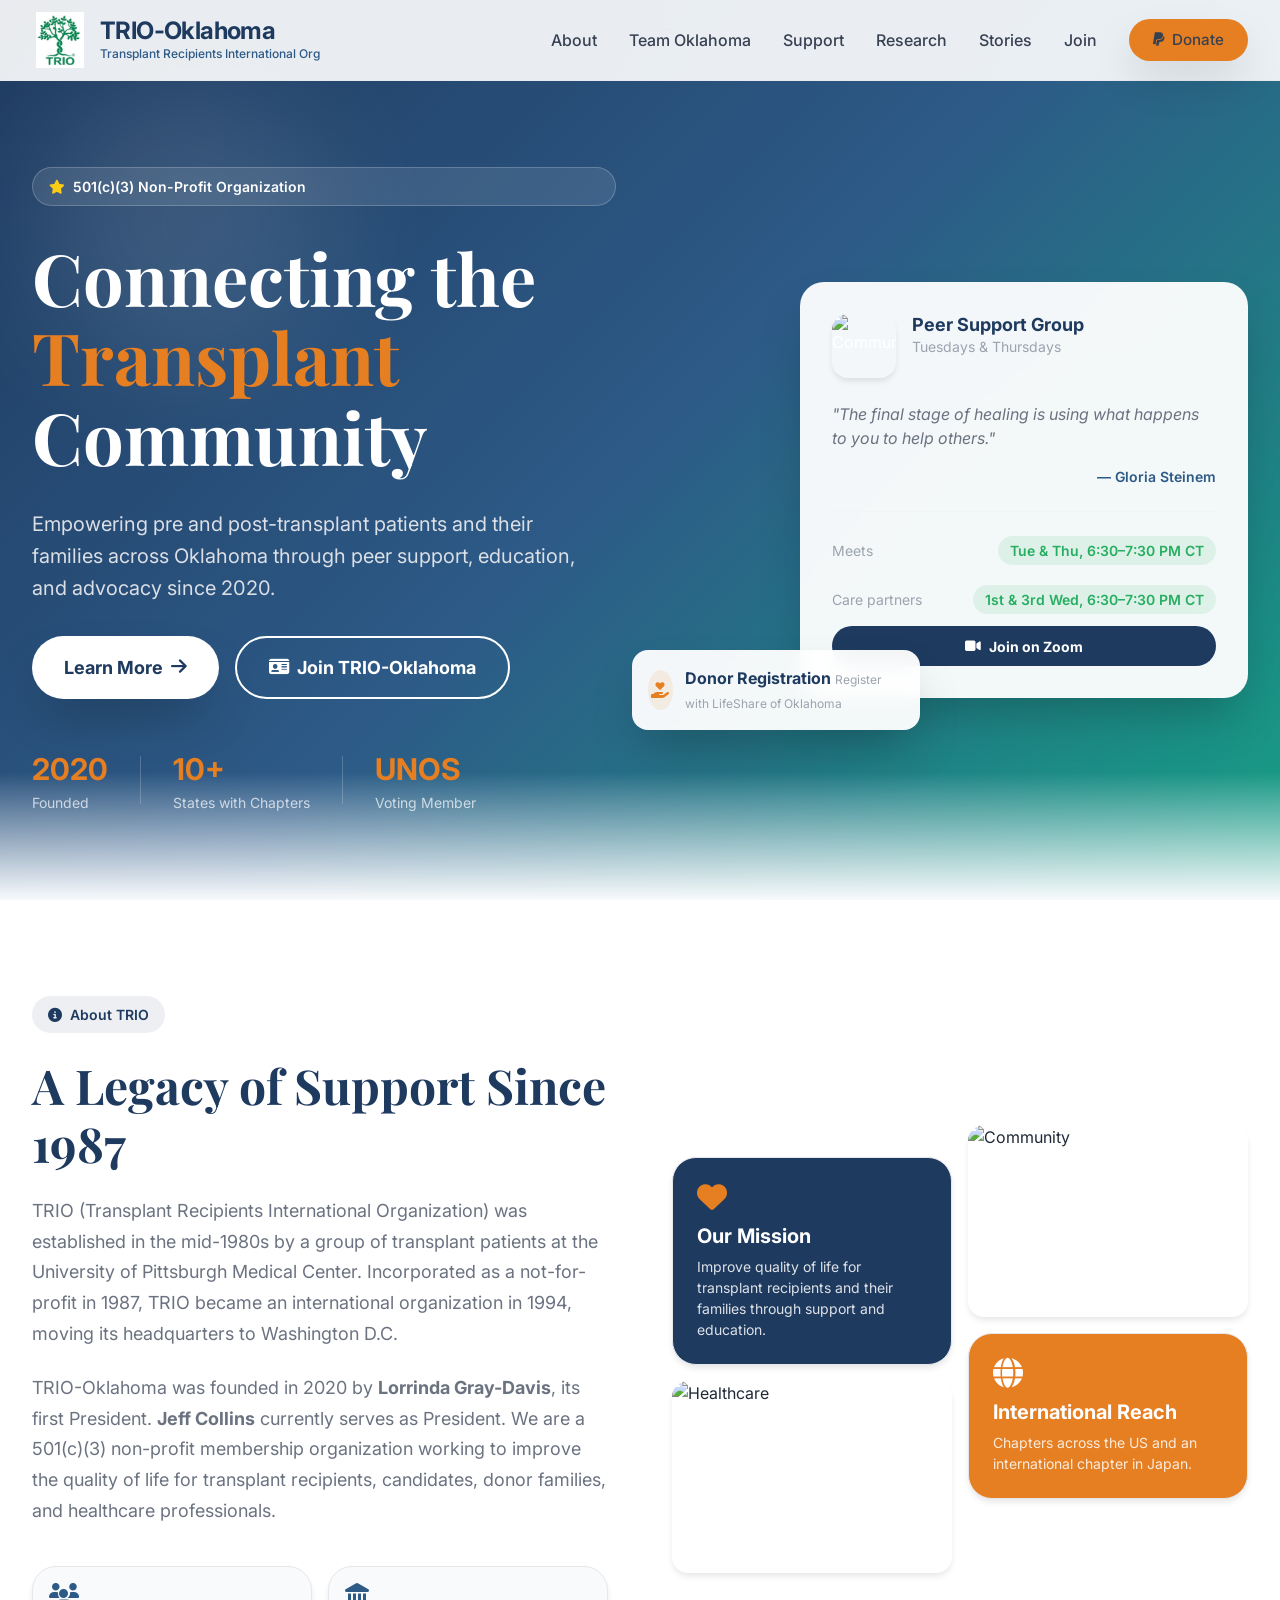
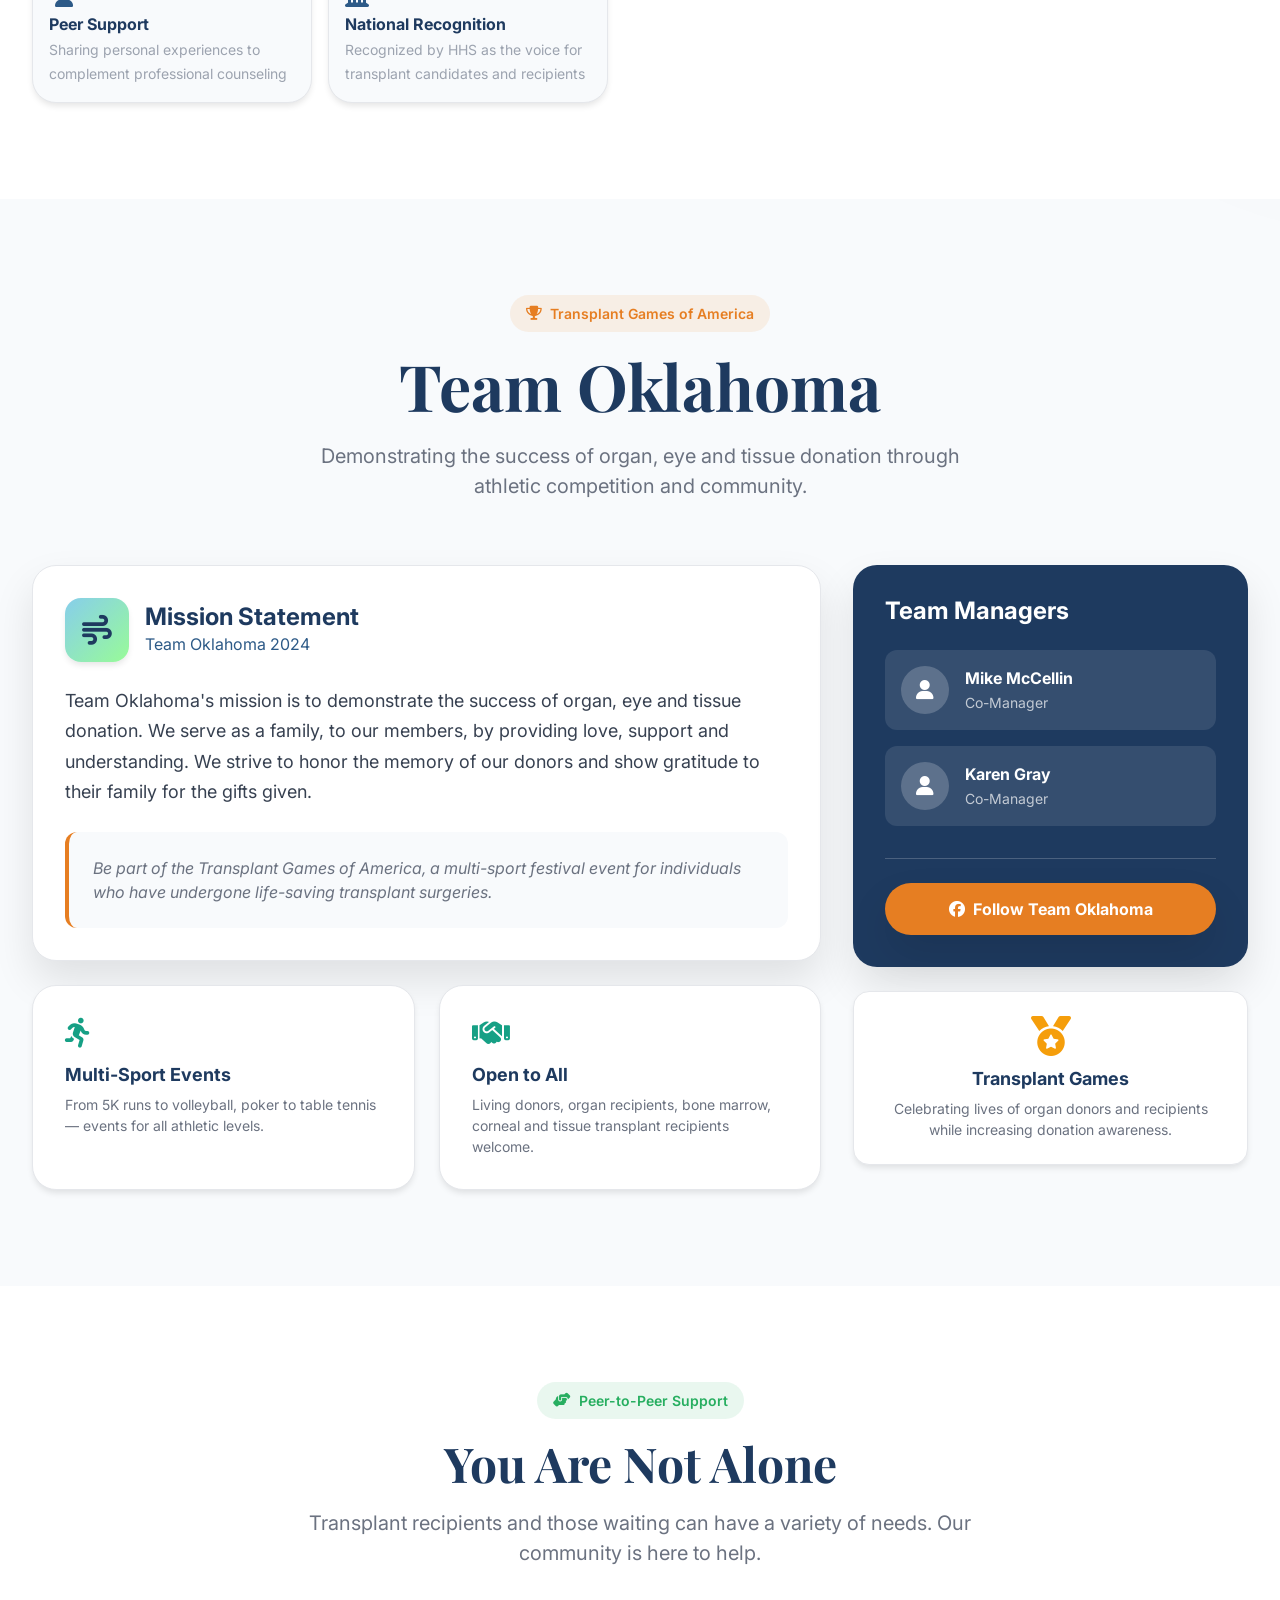
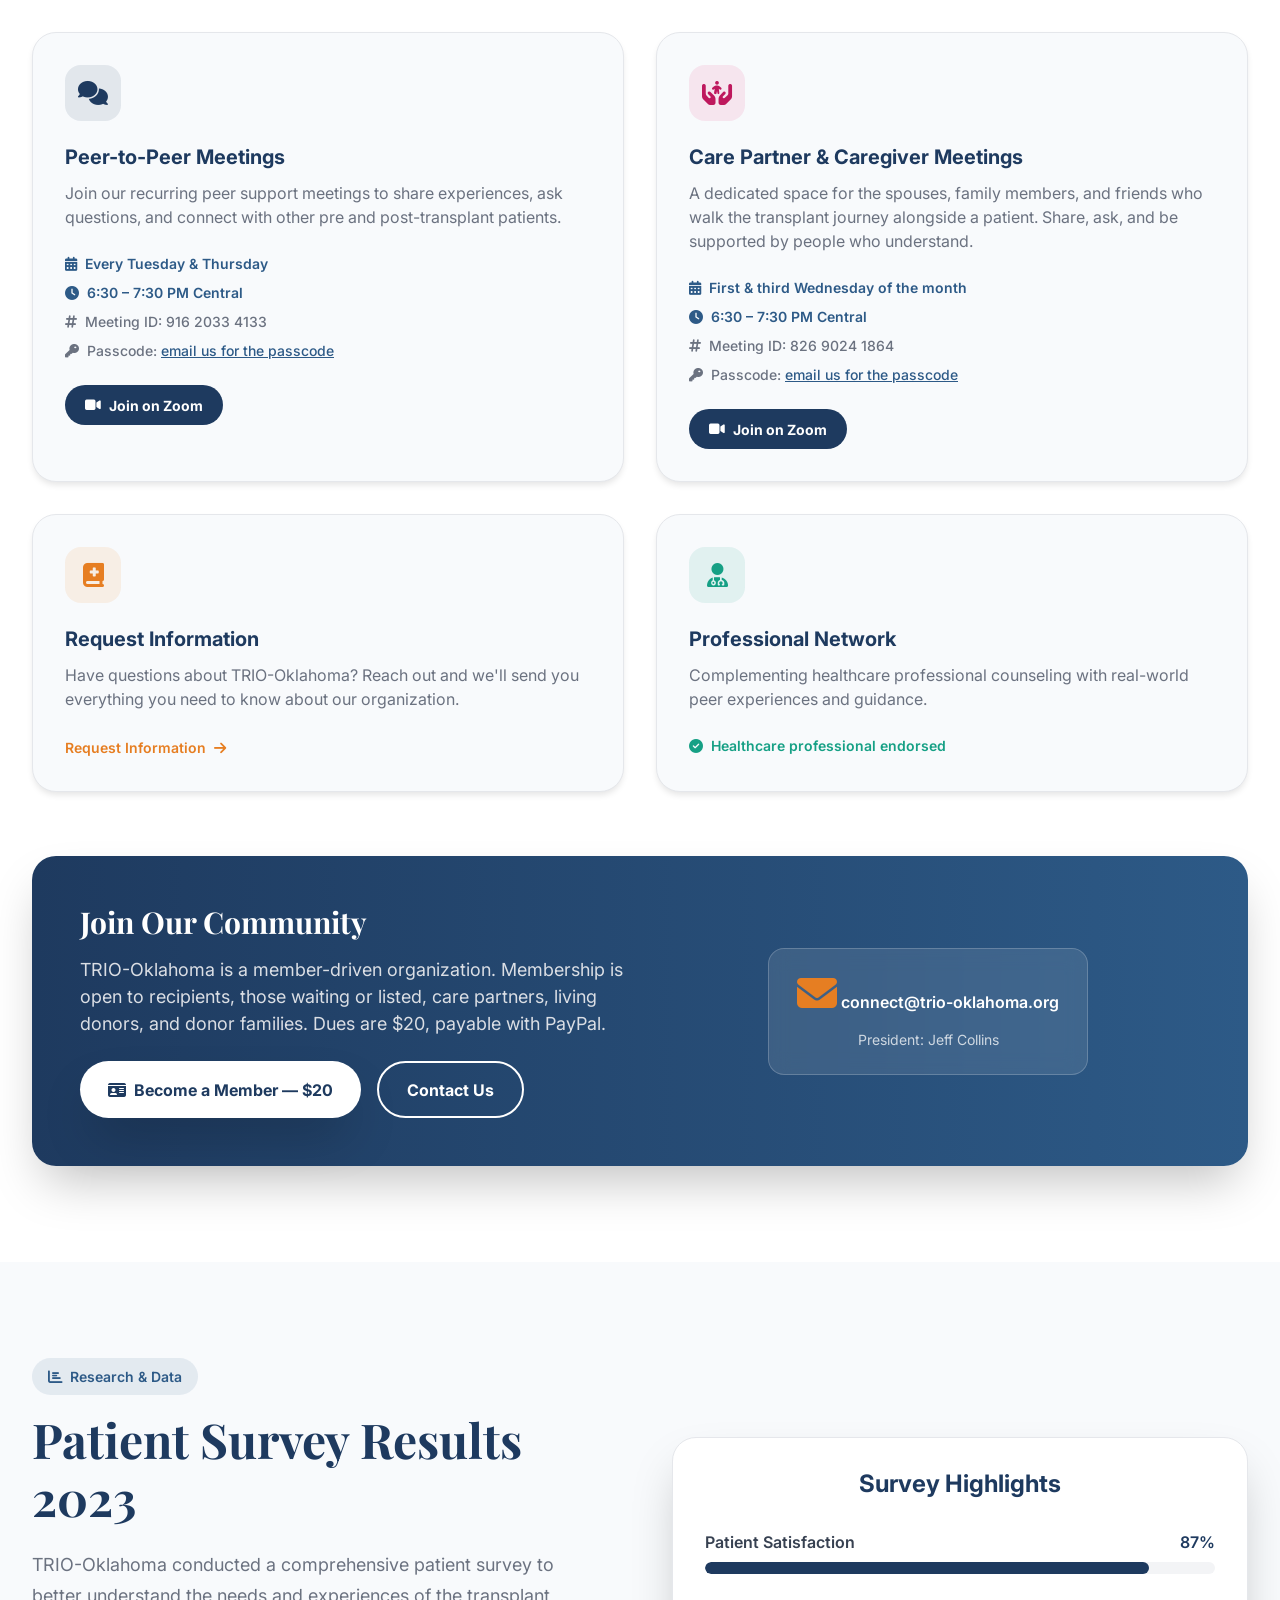
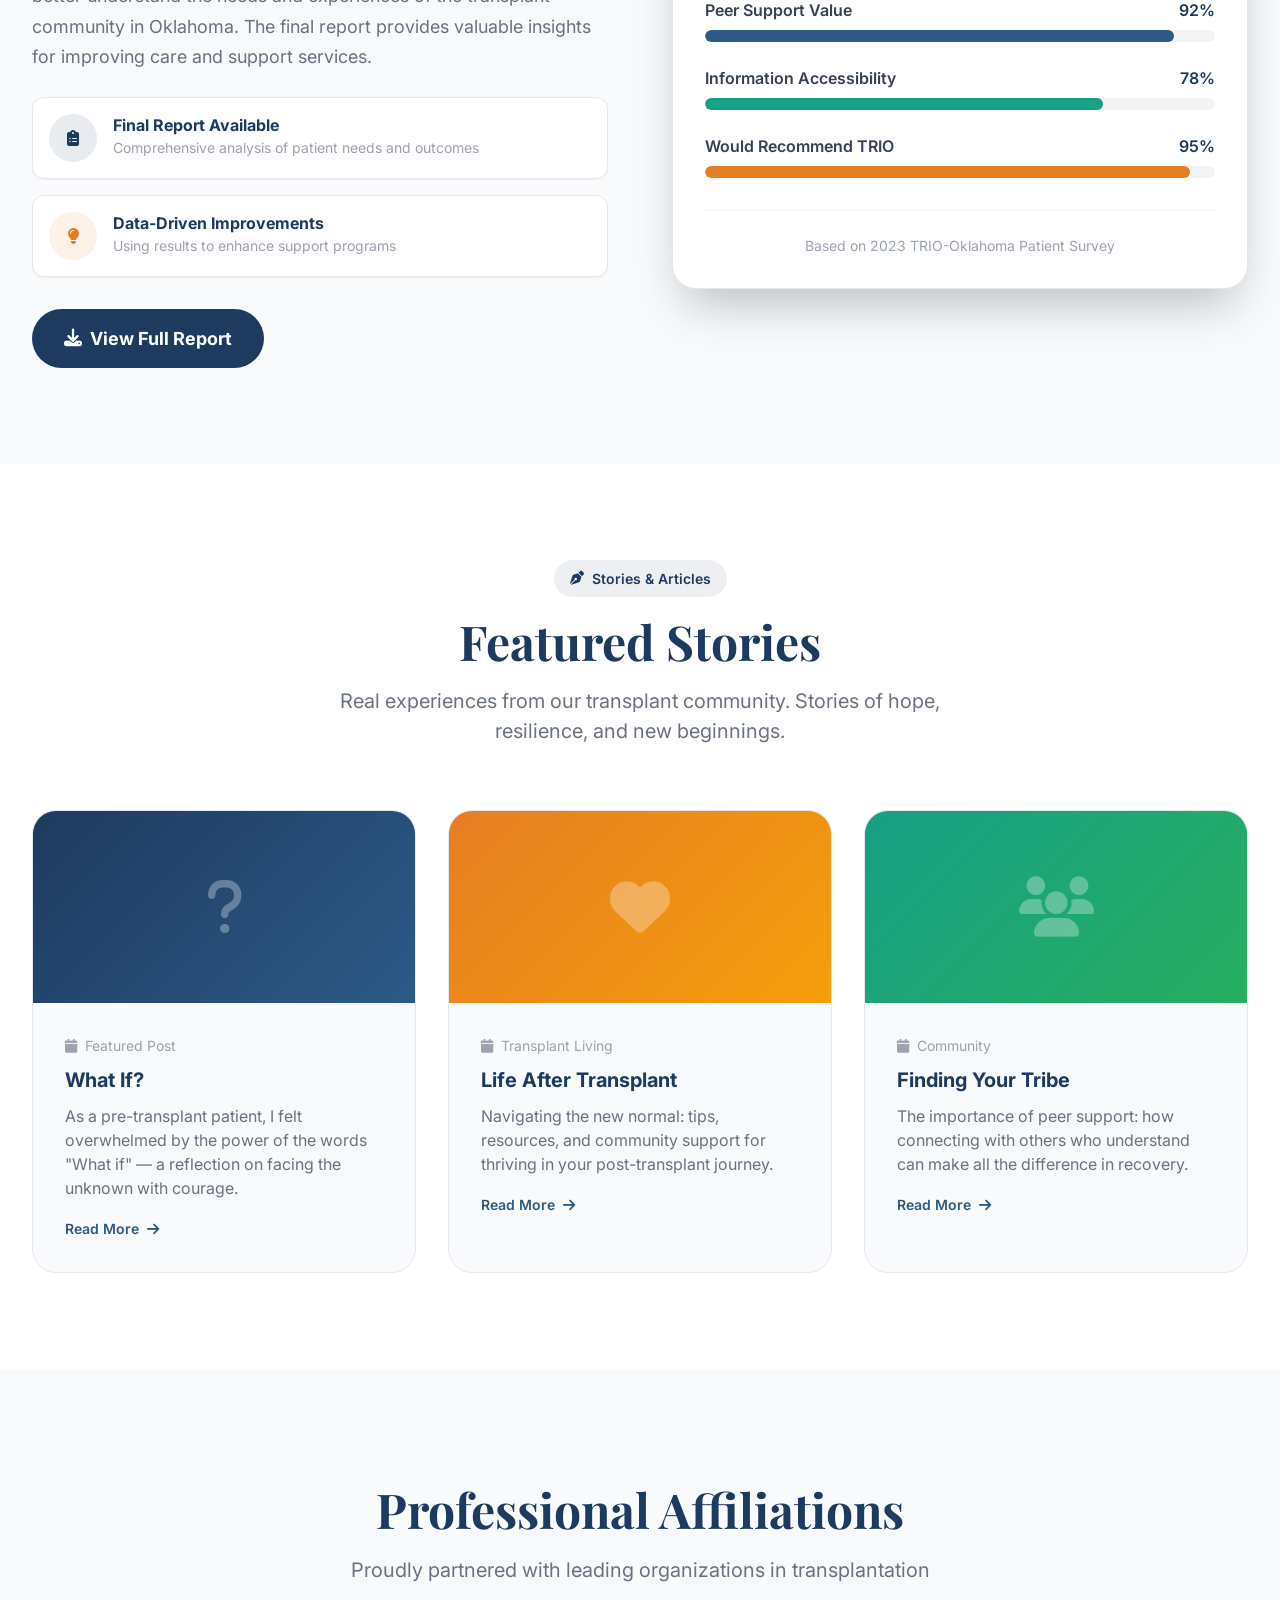
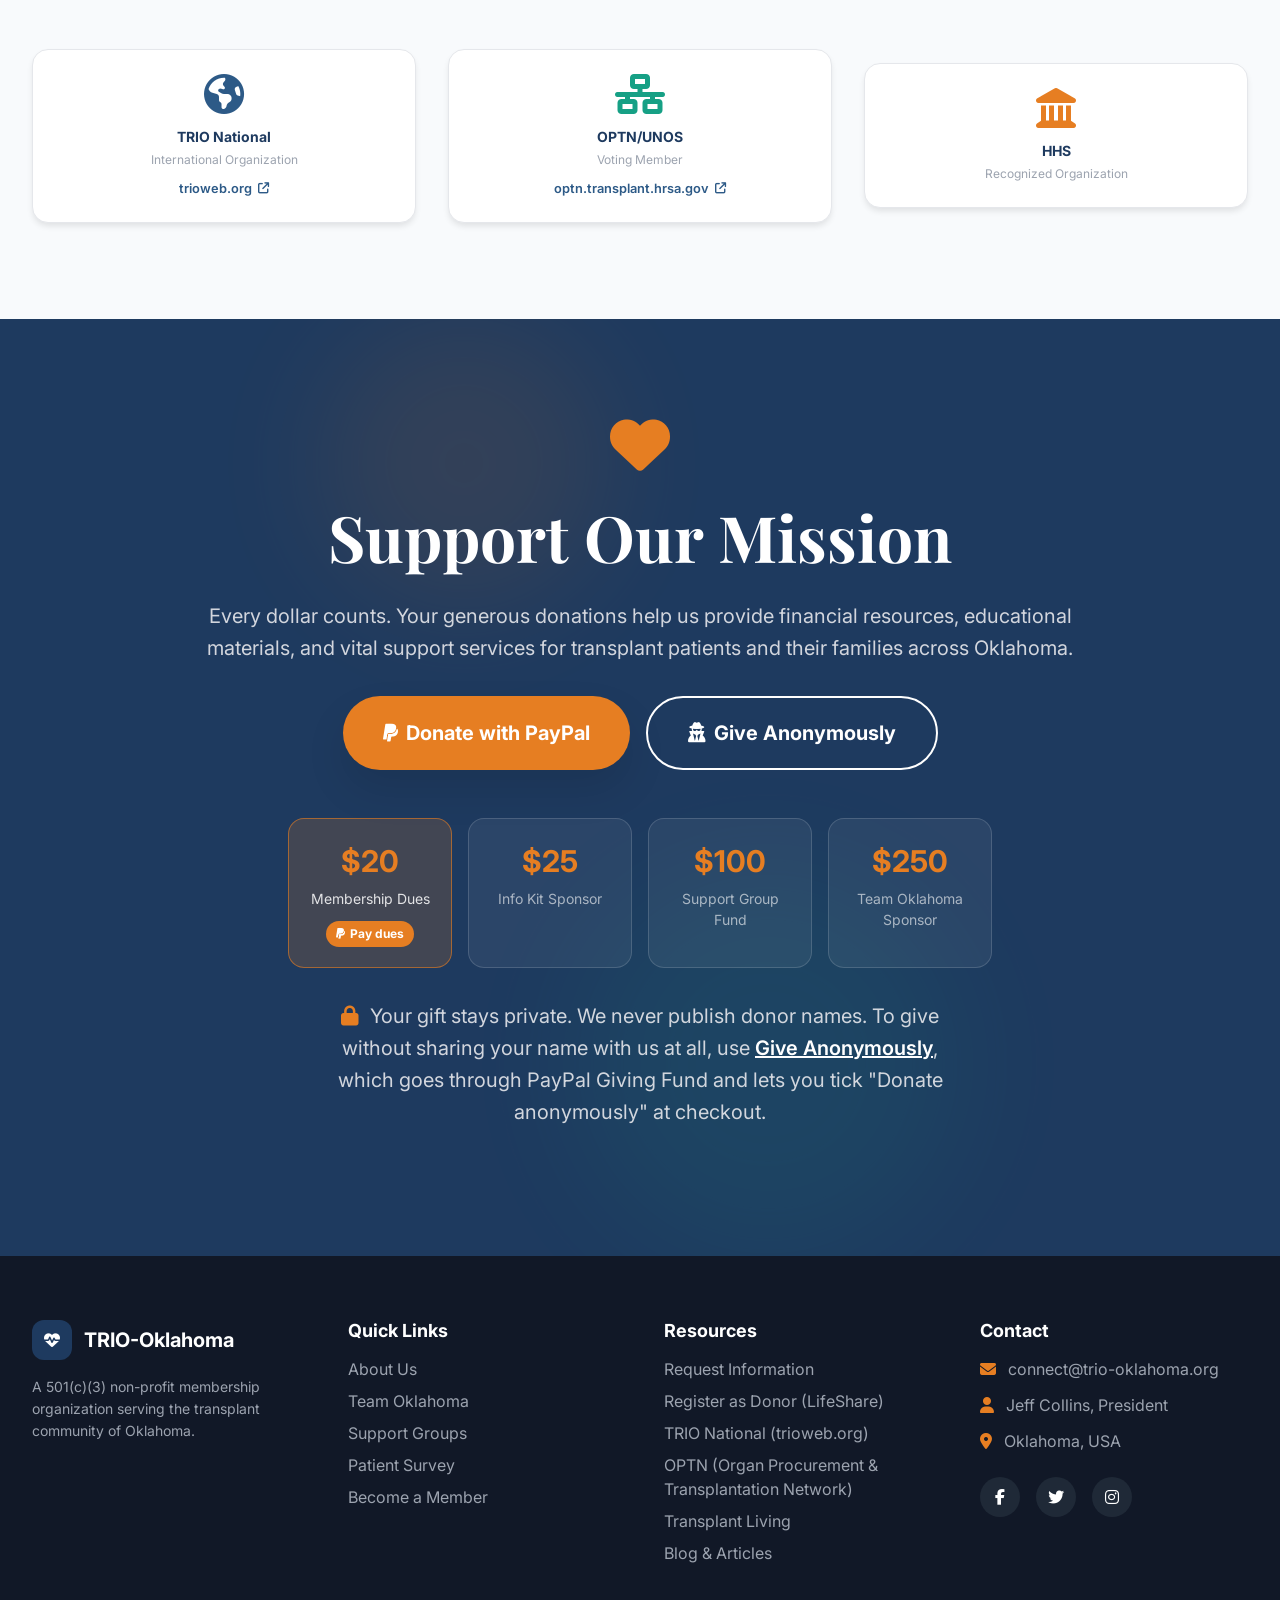
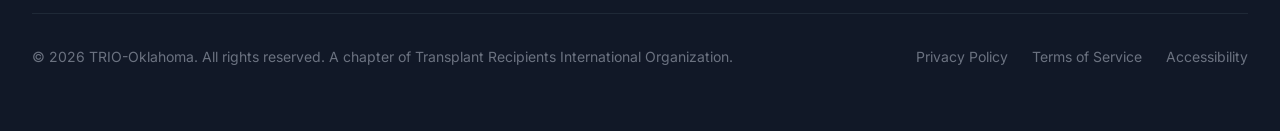
==== commit 7a9fdc25: "Link TRIO National (trioweb.org) and OPTN in affiliations and footer Co-Authored-By: Claude Fable 5." ====
--- a/index.html
+++ b/index.html
@@ -236,7 +236,7 @@
                             </div>
                         </div>
                         <div class="managers-foot">
-                            <a href="#" class="btn btn--accent btn--block"><i class="fab fa-facebook"></i> Follow Team Oklahoma</a>
+                            <a href="https://www.facebook.com/TeamOklahoma.org" target="_blank" rel="noopener" class="btn btn--accent btn--block"><i class="fab fa-facebook"></i> Follow Team Oklahoma</a>
                         </div>
                     </div>
 
@@ -432,16 +432,18 @@
             </div>
 
             <div class="partners-grid section-fade">
-                <div class="partner hover-lift">
+                <a href="https://trioweb.org" target="_blank" rel="noopener" class="partner hover-lift">
                     <i class="fas fa-globe-americas"></i>
                     <strong>TRIO National</strong>
                     <small>International Organization</small>
-                </div>
-                <div class="partner partner--teal hover-lift">
+                    <span class="partner-link">trioweb.org <i class="fas fa-arrow-up-right-from-square"></i></span>
+                </a>
+                <a href="https://optn.transplant.hrsa.gov" target="_blank" rel="noopener" class="partner partner--teal hover-lift">
                     <i class="fas fa-network-wired"></i>
                     <strong>OPTN/UNOS</strong>
                     <small>Voting Member</small>
-                </div>
+                    <span class="partner-link">optn.transplant.hrsa.gov <i class="fas fa-arrow-up-right-from-square"></i></span>
+                </a>
                 <div class="partner partner--accent hover-lift">
                     <i class="fas fa-landmark"></i>
                     <strong>HHS</strong>
@@ -527,6 +529,8 @@
                     <ul class="footer-links">
                         <li><a href="mailto:connect@trio-oklahoma.org">Request Information</a></li>
                         <li><a href="https://www.lifeshareoklahoma.org/" target="_blank" rel="noopener">Register as Donor (LifeShare)</a></li>
+                        <li><a href="https://trioweb.org" target="_blank" rel="noopener">TRIO National (trioweb.org)</a></li>
+                        <li><a href="https://optn.transplant.hrsa.gov" target="_blank" rel="noopener">OPTN (Organ Procurement &amp; Transplantation Network)</a></li>
                         <li><a href="#">Transplant Living</a></li>
                         <li><a href="#">Blog &amp; Articles</a></li>
                     </ul>
--- a/styles.css
+++ b/styles.css
@@ -813,3 +813,6 @@
 .meet-info .meet-id { color: var(--color-muted); font-weight: 500; }
 .meeting-card .meeting-when + .meeting-when { margin-top: 0.5rem; }
 .meet-info .meet-id a { color: var(--color-secondary); text-decoration: underline; }
+a.partner { color: inherit; display: flex; flex-direction: column; align-items: center; }
+.partner-link { margin-top: 0.6rem; font-size: 0.8rem; font-weight: 600; color: var(--color-secondary); display: inline-flex; align-items: center; gap: 0.35rem; }
+.partner-link i { font-size: 0.7rem; margin: 0; color: inherit; }
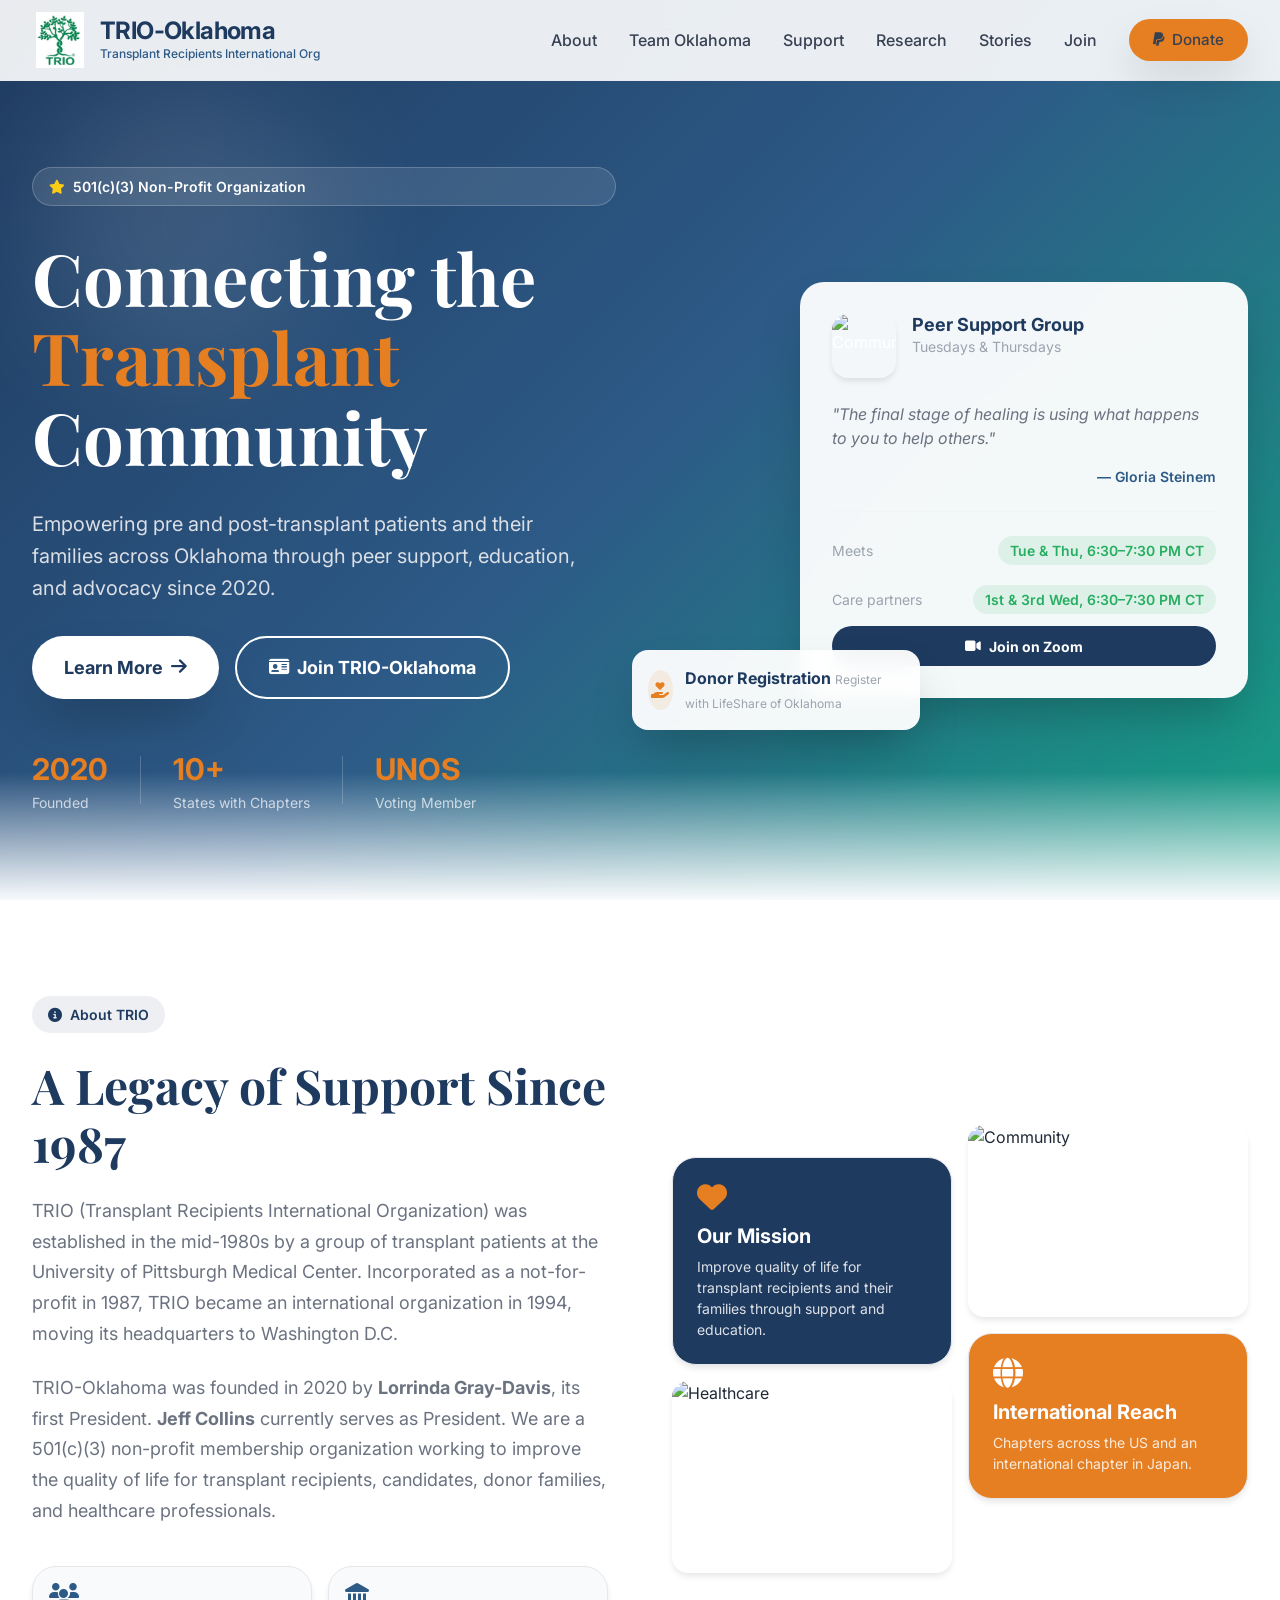
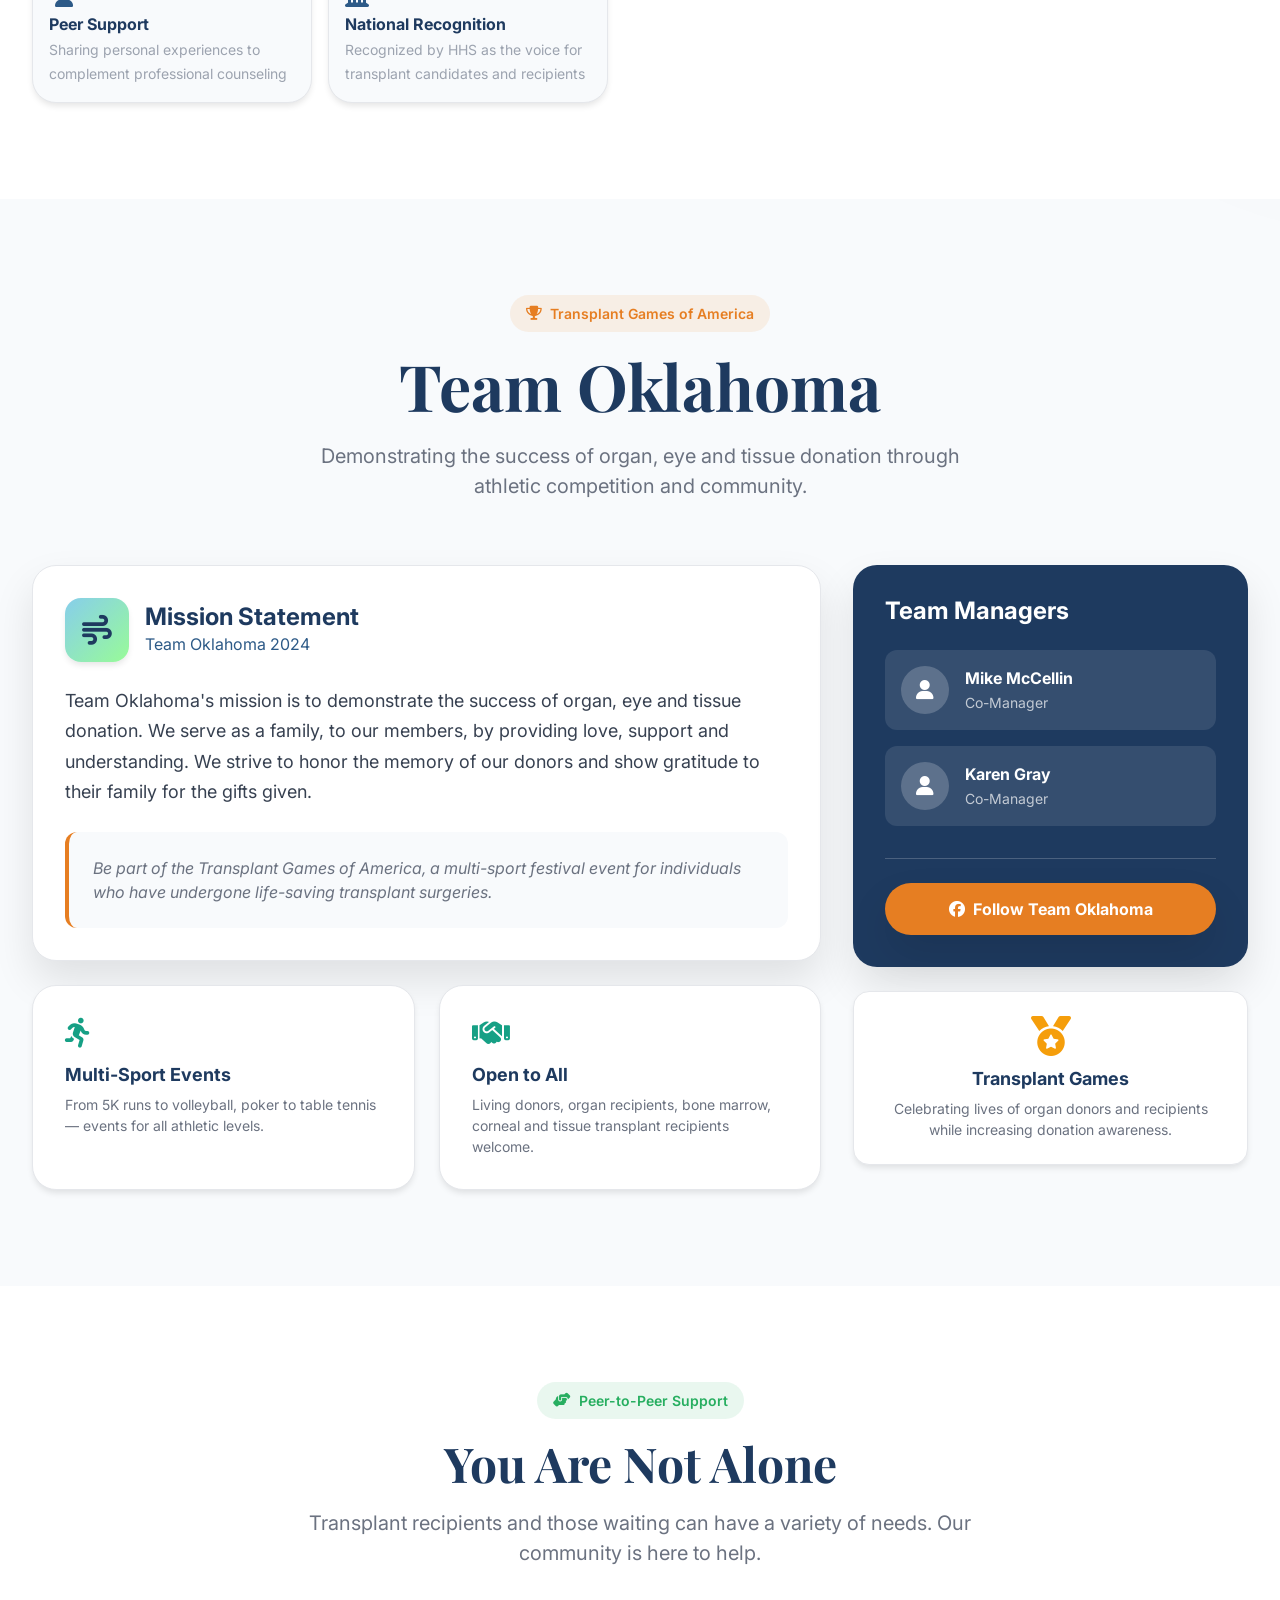
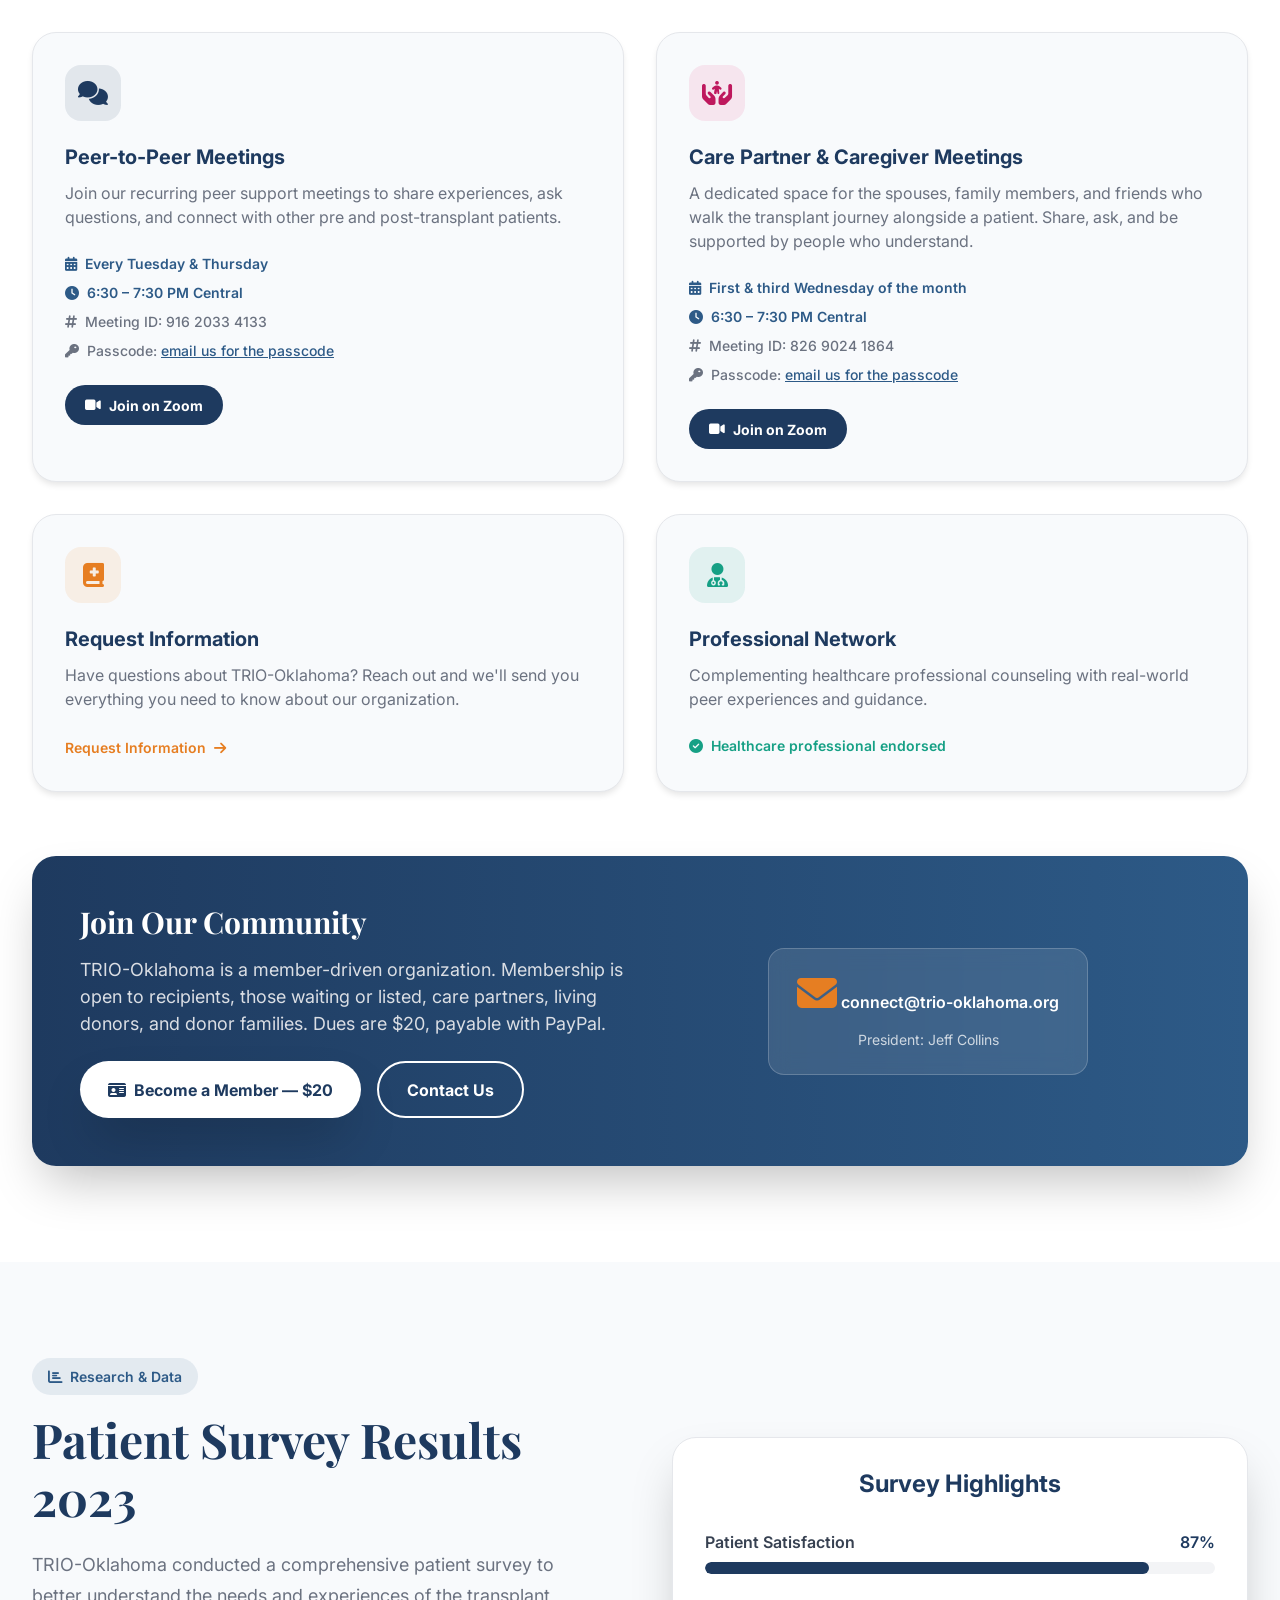
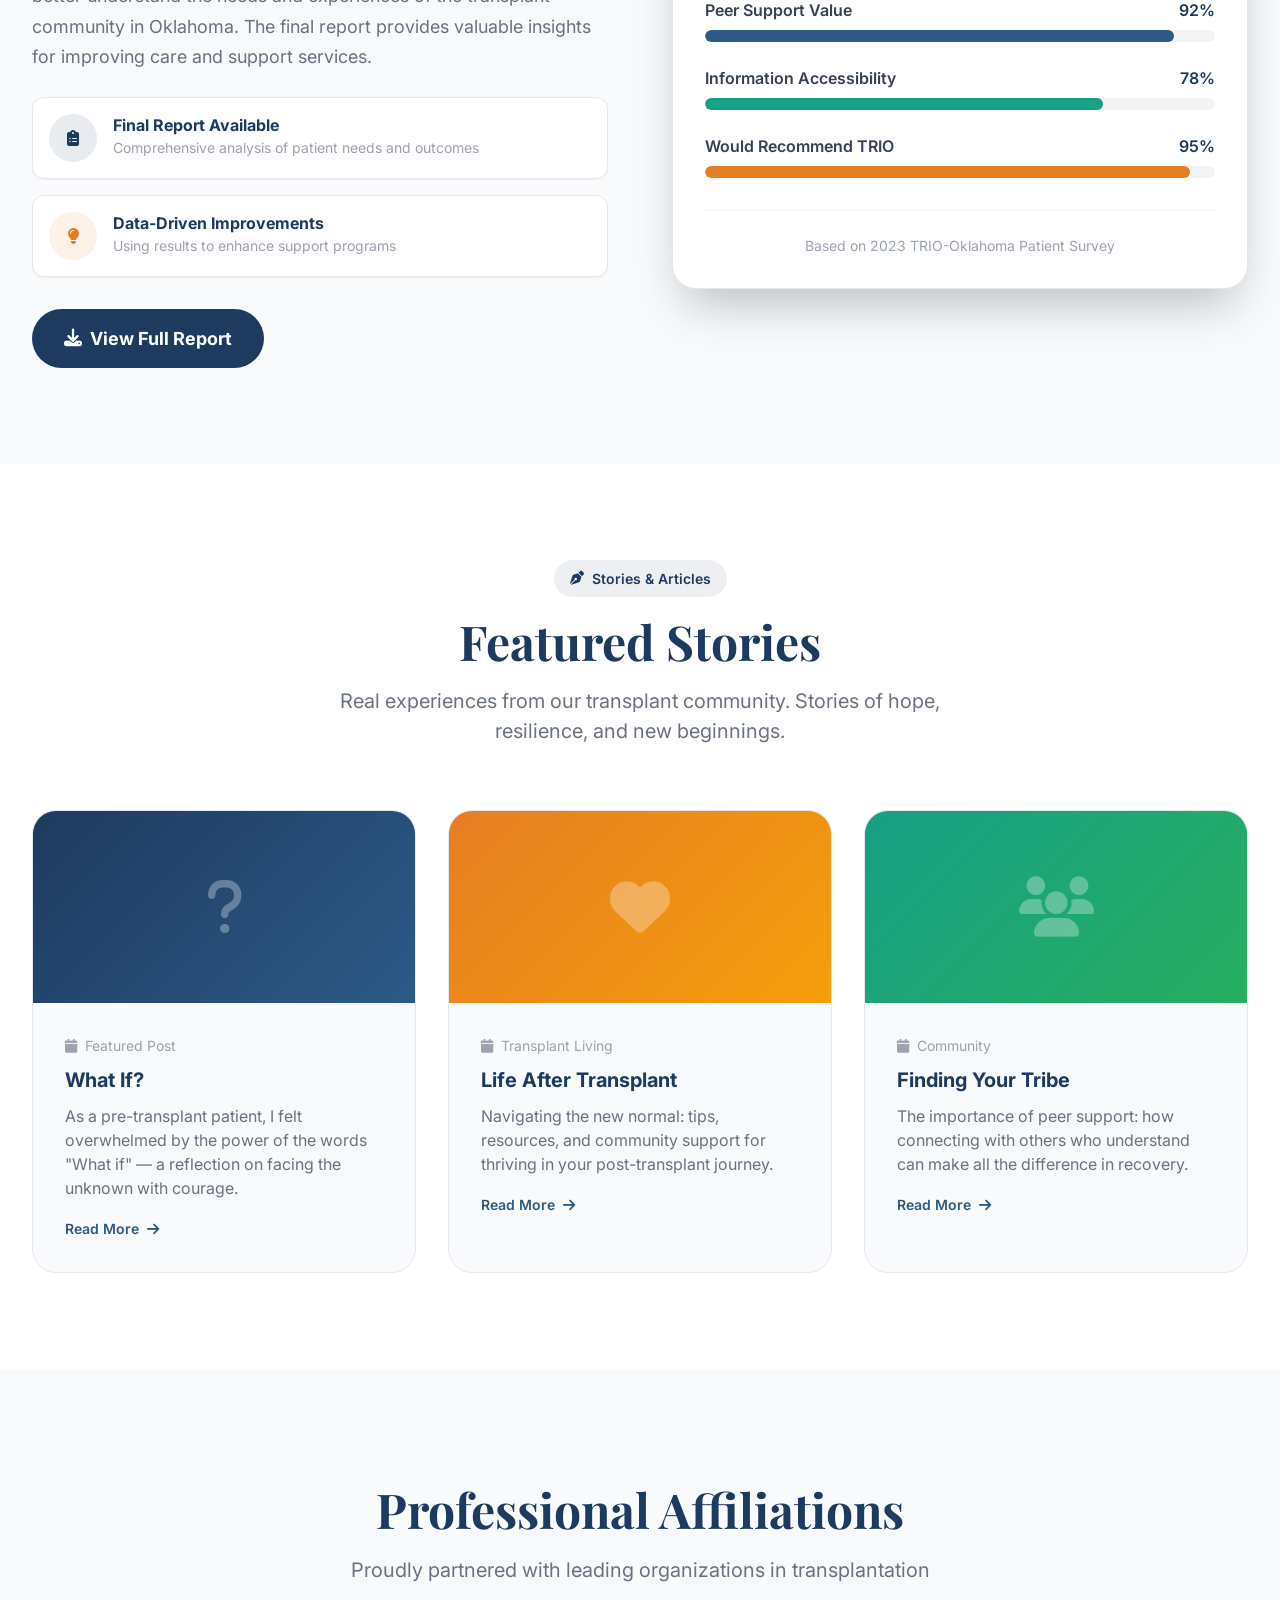
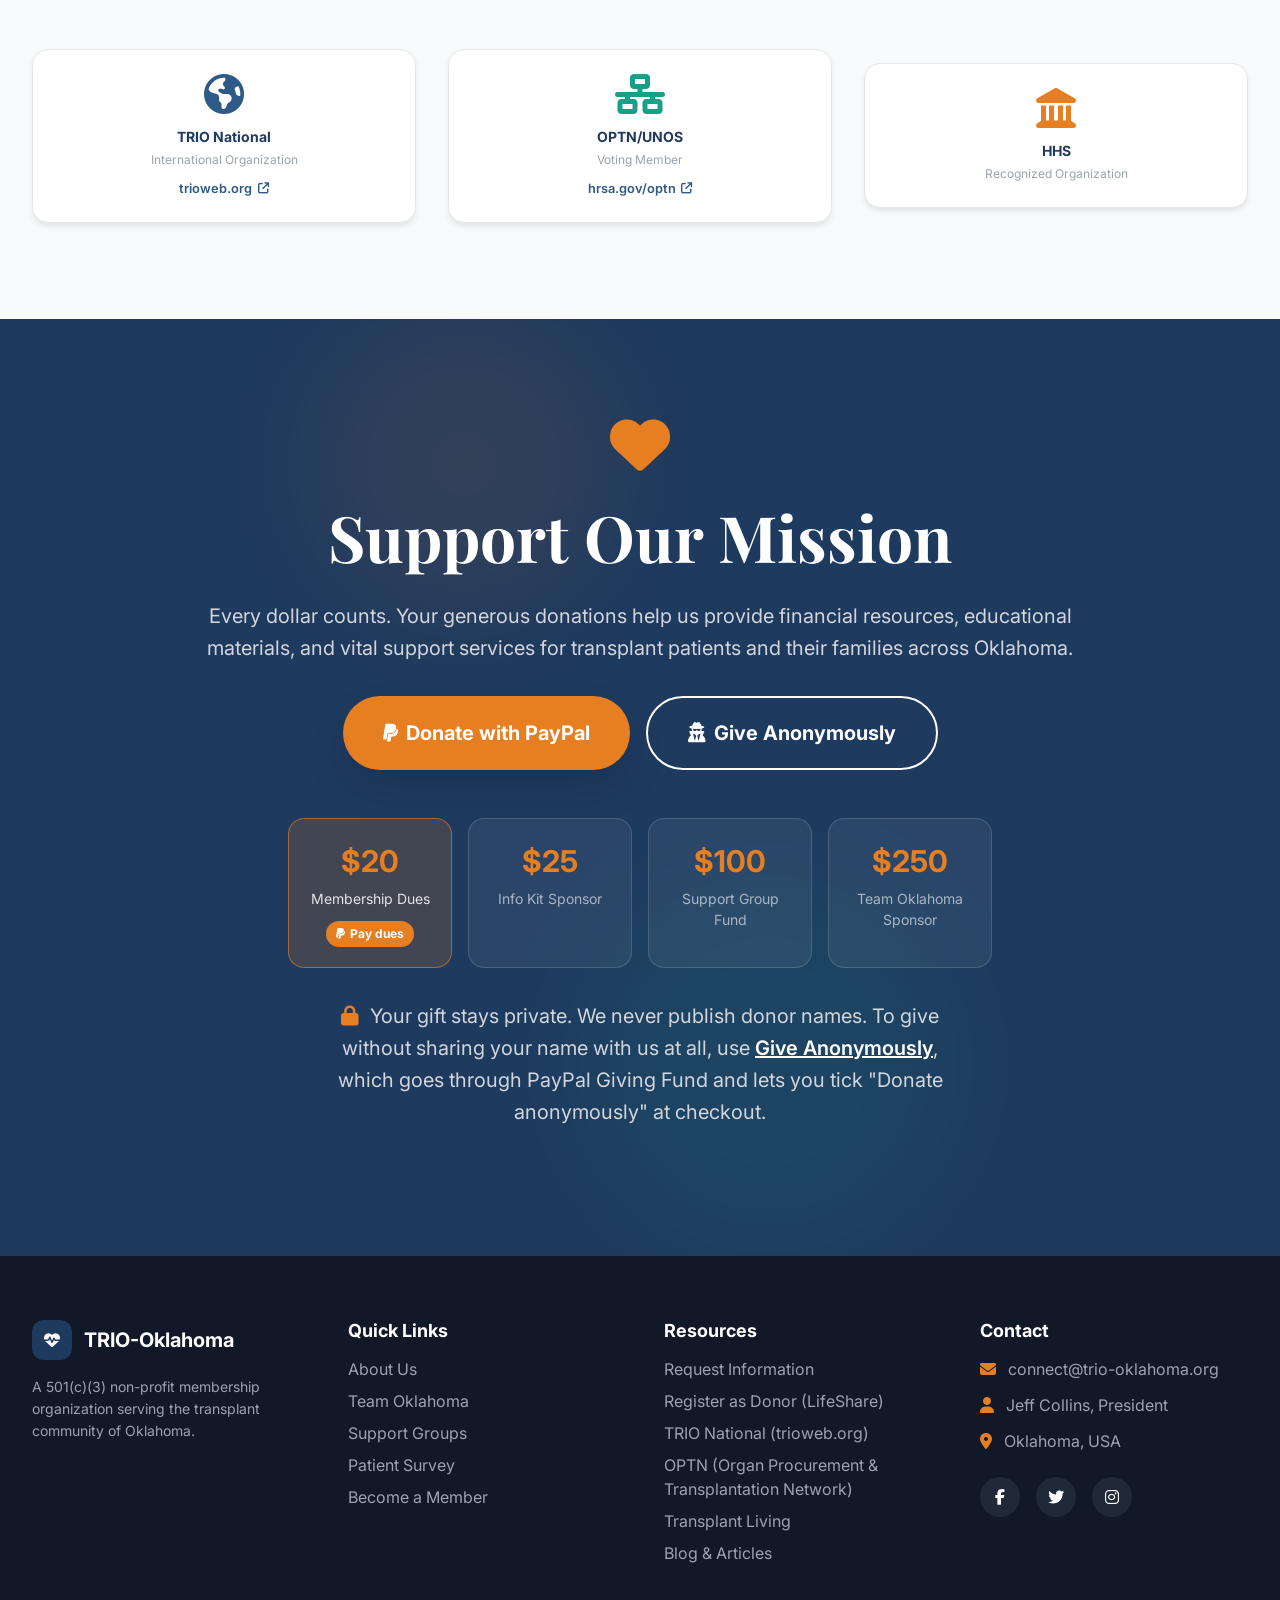
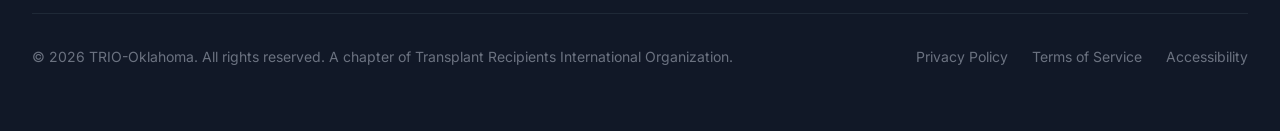
==== commit 99e7aefb: "Use hrsa.gov/optn for the OPTN links Co-Authored-By: Claude Fable 5.1 <noreply@anthropic.com> Claude" ====
--- a/index.html
+++ b/index.html
@@ -438,11 +438,11 @@
                     <small>International Organization</small>
                     <span class="partner-link">trioweb.org <i class="fas fa-arrow-up-right-from-square"></i></span>
                 </a>
-                <a href="https://optn.transplant.hrsa.gov" target="_blank" rel="noopener" class="partner partner--teal hover-lift">
+                <a href="https://www.hrsa.gov/optn" target="_blank" rel="noopener" class="partner partner--teal hover-lift">
                     <i class="fas fa-network-wired"></i>
                     <strong>OPTN/UNOS</strong>
                     <small>Voting Member</small>
-                    <span class="partner-link">optn.transplant.hrsa.gov <i class="fas fa-arrow-up-right-from-square"></i></span>
+                    <span class="partner-link">hrsa.gov/optn <i class="fas fa-arrow-up-right-from-square"></i></span>
                 </a>
                 <div class="partner partner--accent hover-lift">
                     <i class="fas fa-landmark"></i>
@@ -530,7 +530,7 @@
                         <li><a href="mailto:connect@trio-oklahoma.org">Request Information</a></li>
                         <li><a href="https://www.lifeshareoklahoma.org/" target="_blank" rel="noopener">Register as Donor (LifeShare)</a></li>
                         <li><a href="https://trioweb.org" target="_blank" rel="noopener">TRIO National (trioweb.org)</a></li>
-                        <li><a href="https://optn.transplant.hrsa.gov" target="_blank" rel="noopener">OPTN (Organ Procurement &amp; Transplantation Network)</a></li>
+                        <li><a href="https://www.hrsa.gov/optn" target="_blank" rel="noopener">OPTN (Organ Procurement &amp; Transplantation Network)</a></li>
                         <li><a href="#">Transplant Living</a></li>
                         <li><a href="#">Blog &amp; Articles</a></li>
                     </ul>
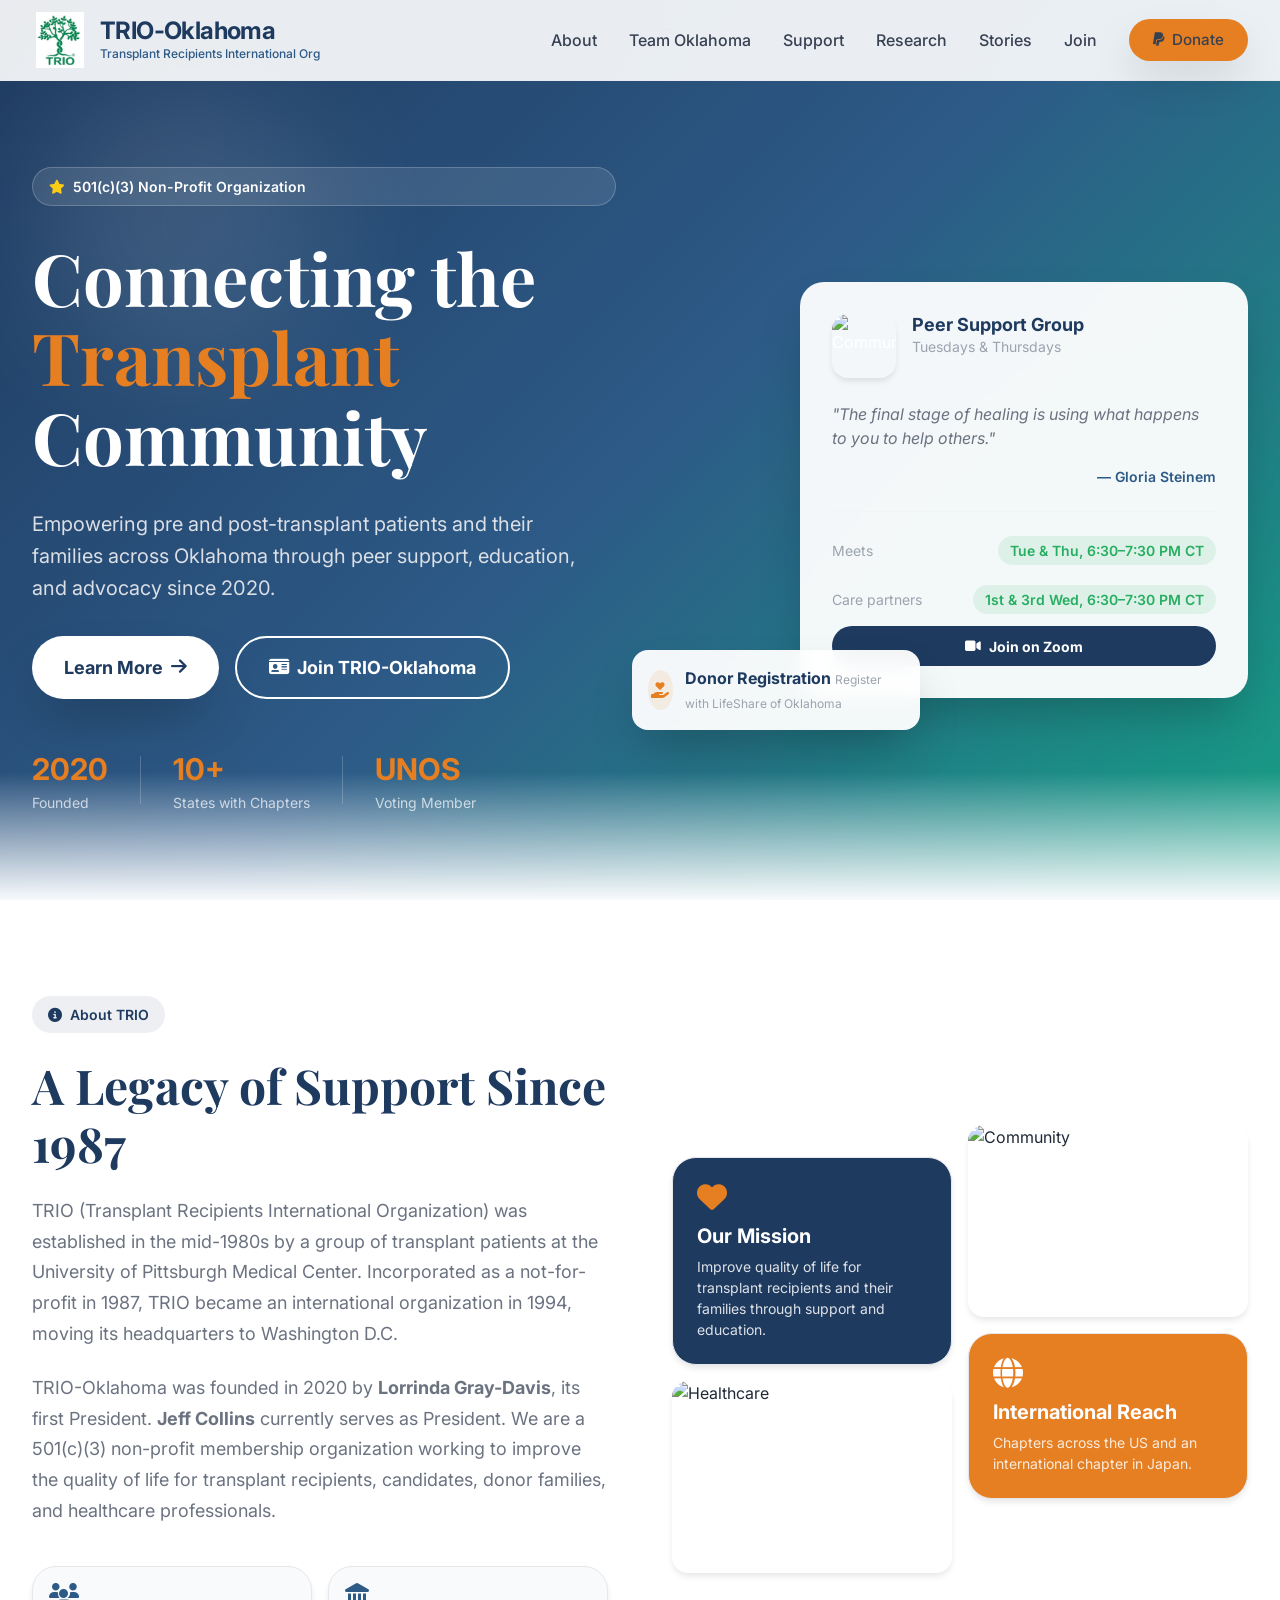
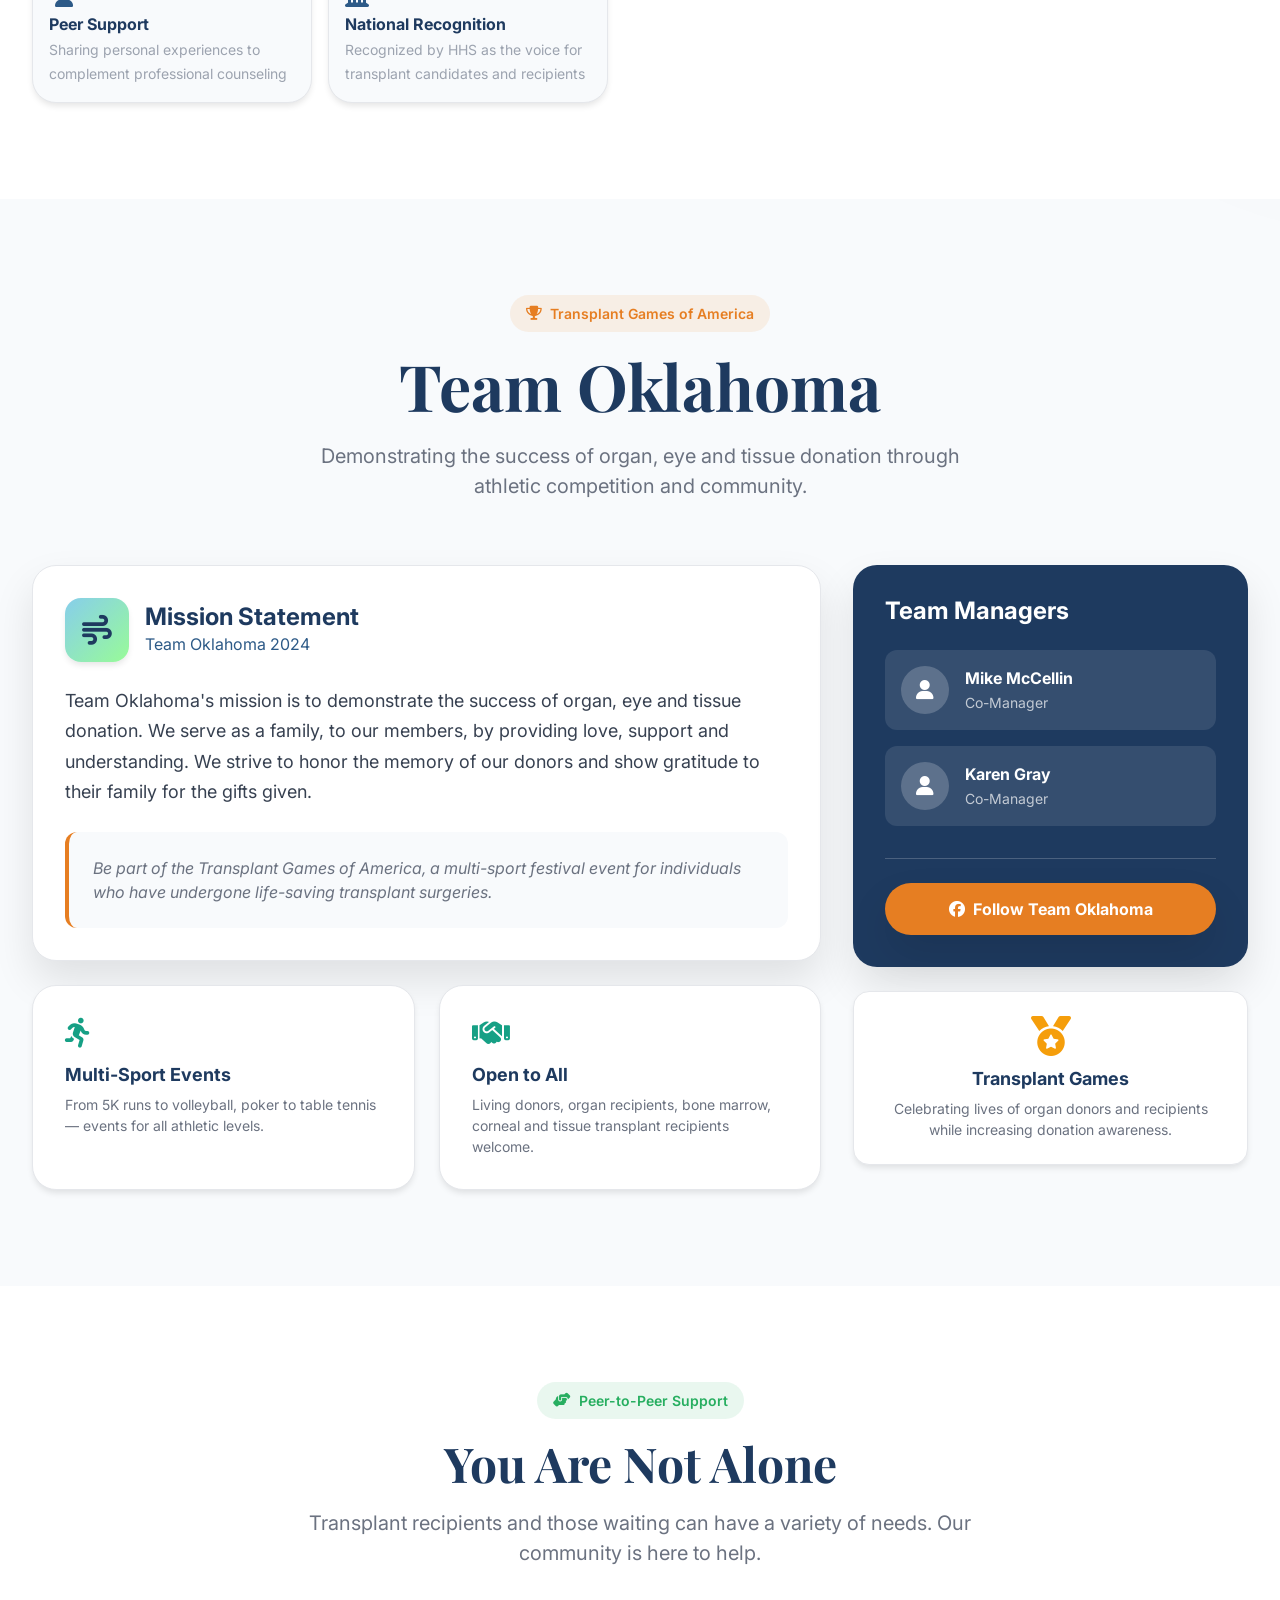
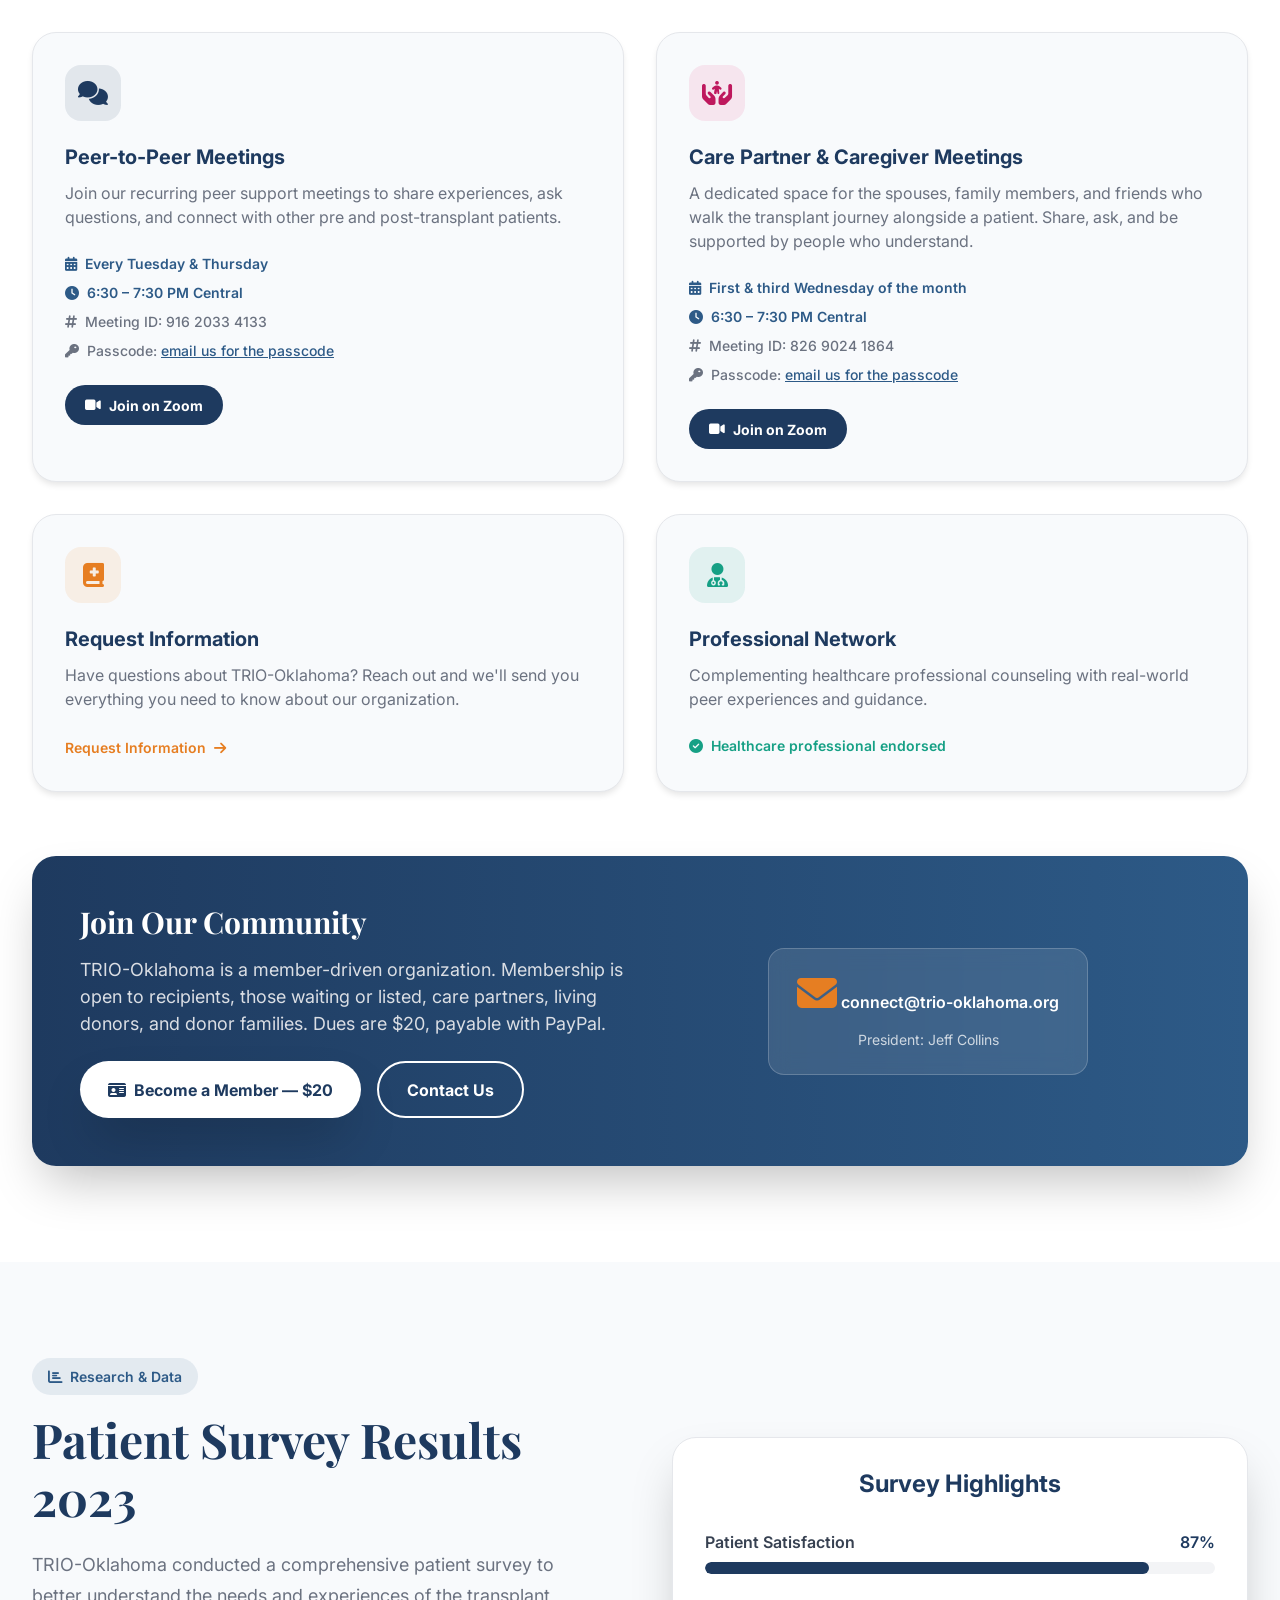
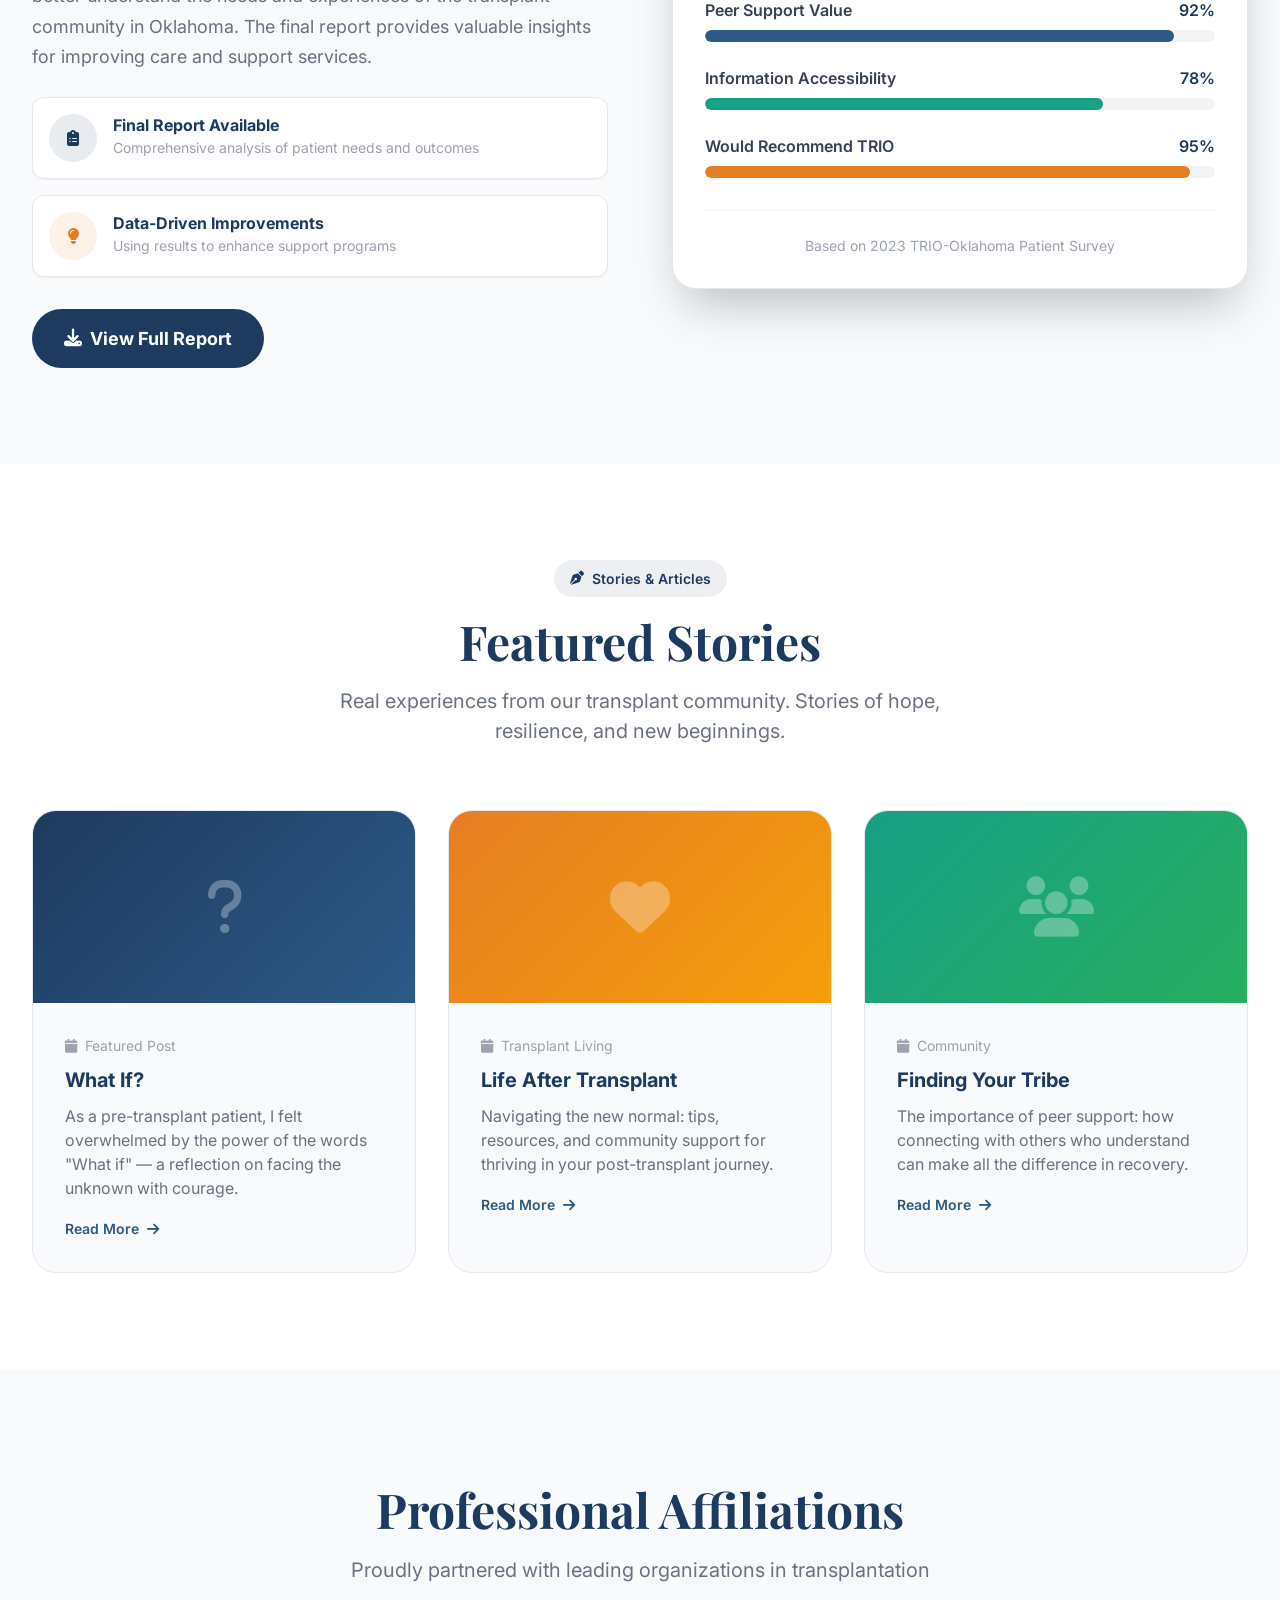
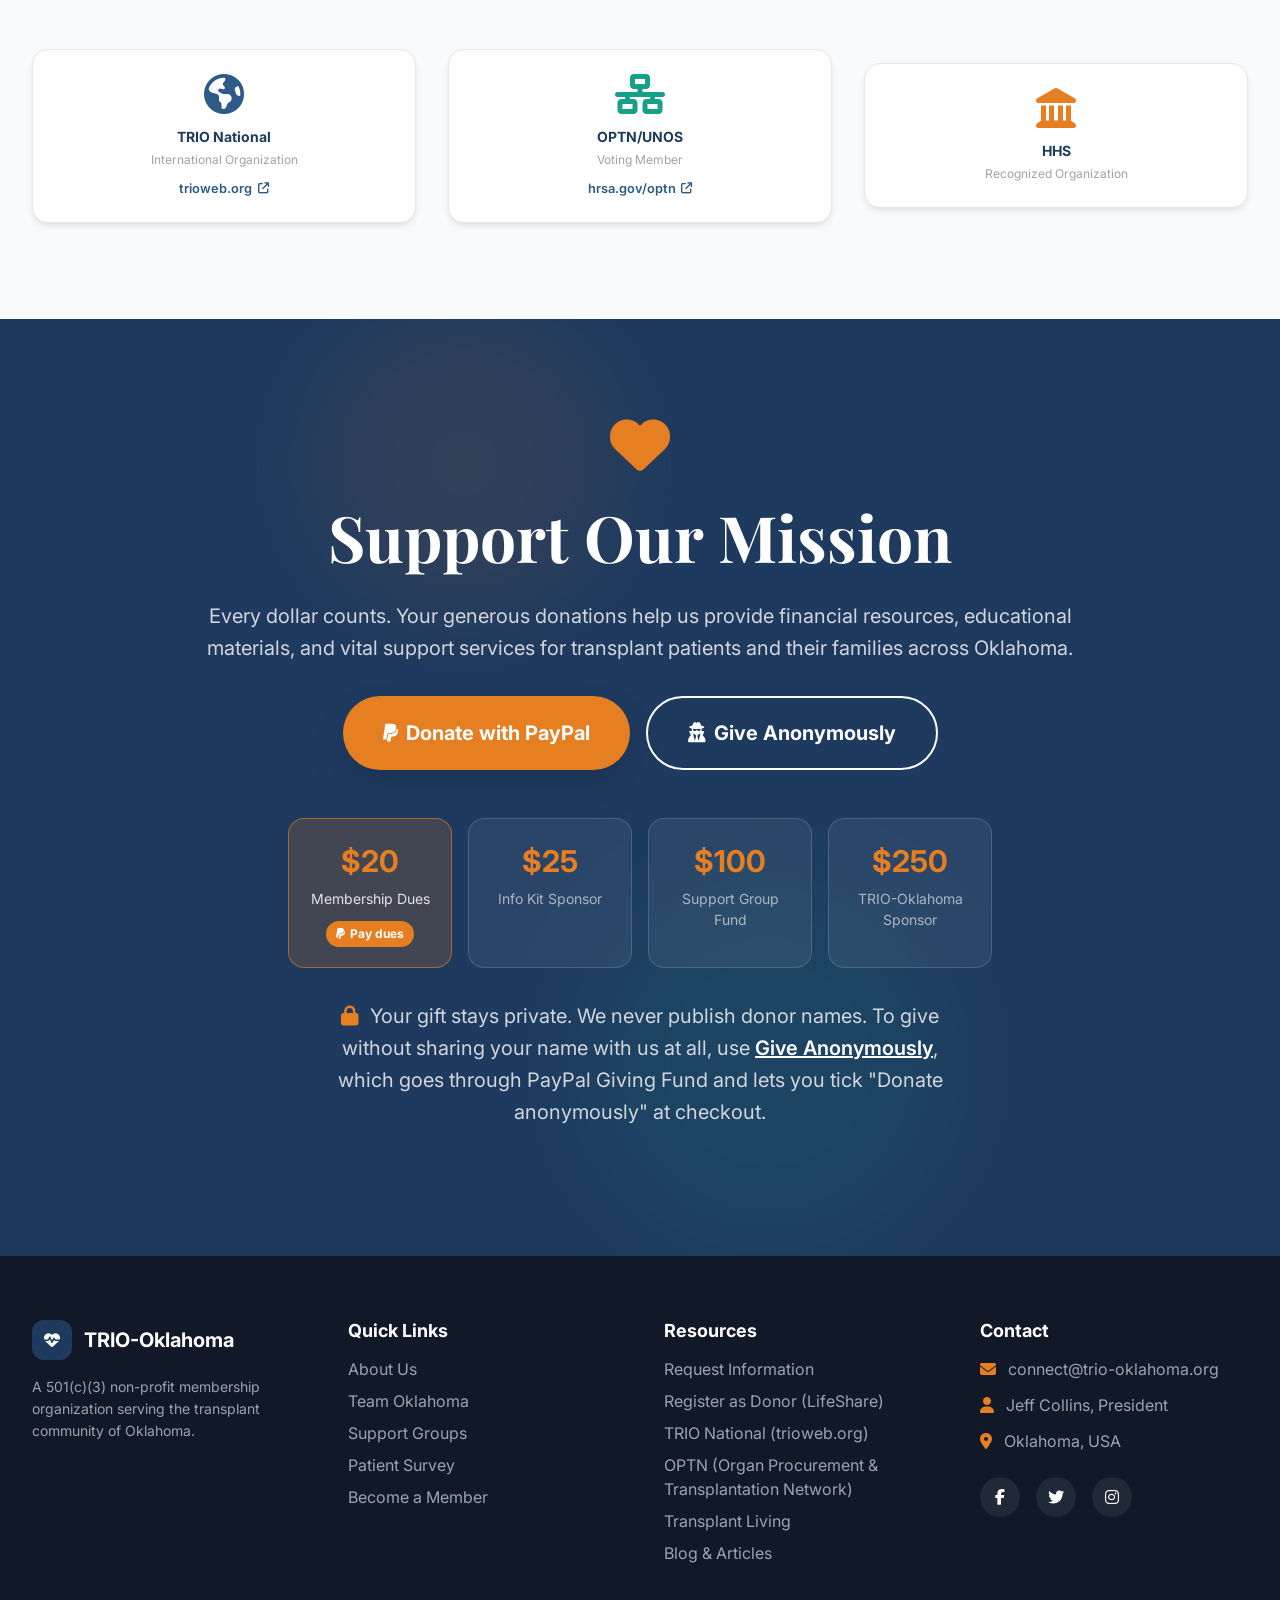
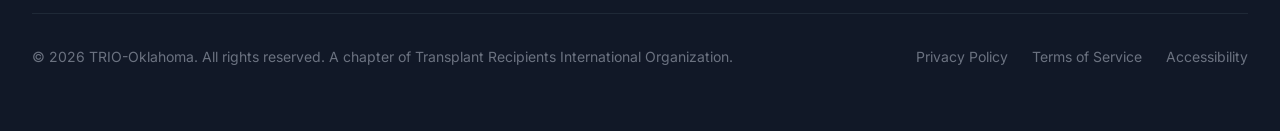
==== commit 5de0a9c8: "Rename the $250 giving tier to TRIO-Oklahoma Sponsor Co-Authored-By: Claude Fable 5.1 <noreply@anthr" ====
--- a/index.html
+++ b/index.html
@@ -487,7 +487,7 @@
                     </a>
                     <a href="https://www.paypal.com/donate/?hosted_button_id=P6LXMA3R5N5AC&amount=250.00&currency_code=USD" target="_blank" rel="noopener" class="tier">
                         <div class="amount">$250</div>
-                        <small>Team Oklahoma Sponsor</small>
+                        <small>TRIO-Oklahoma Sponsor</small>
                     </a>
                 </div>
 
